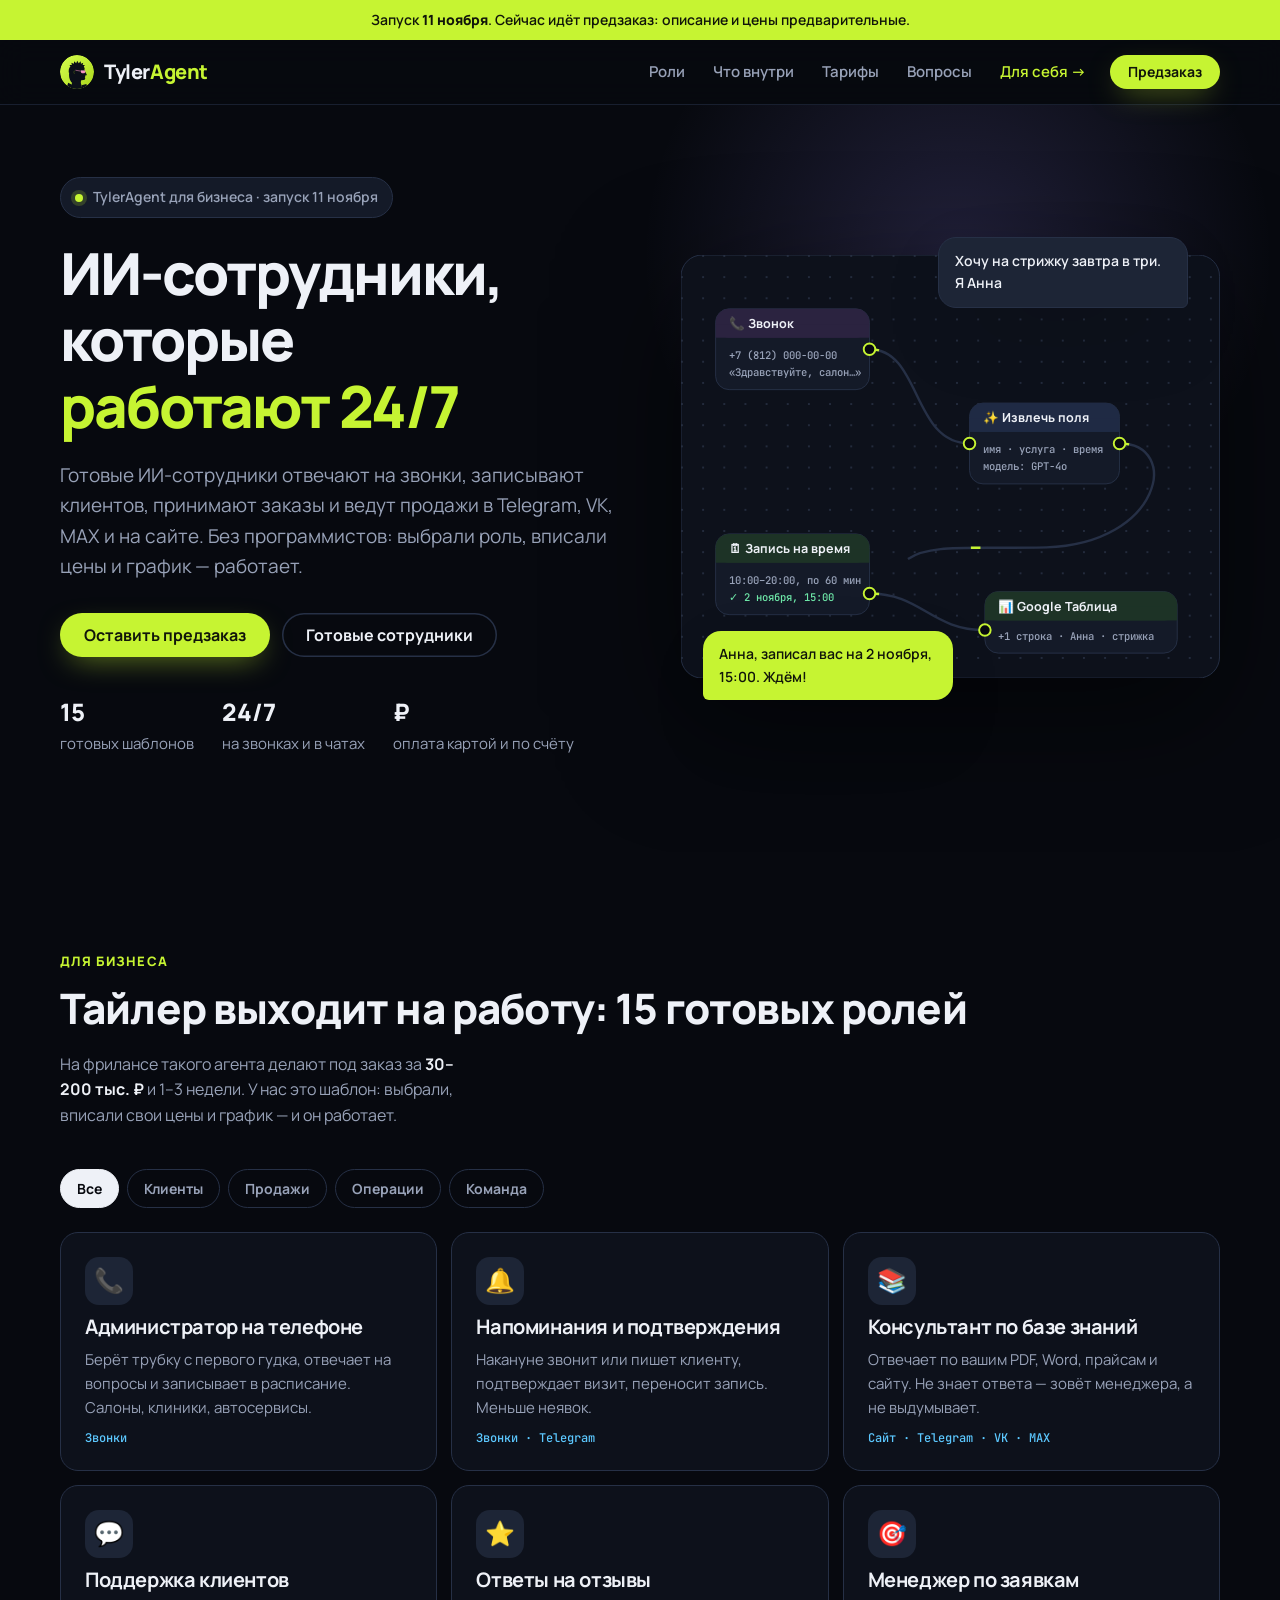
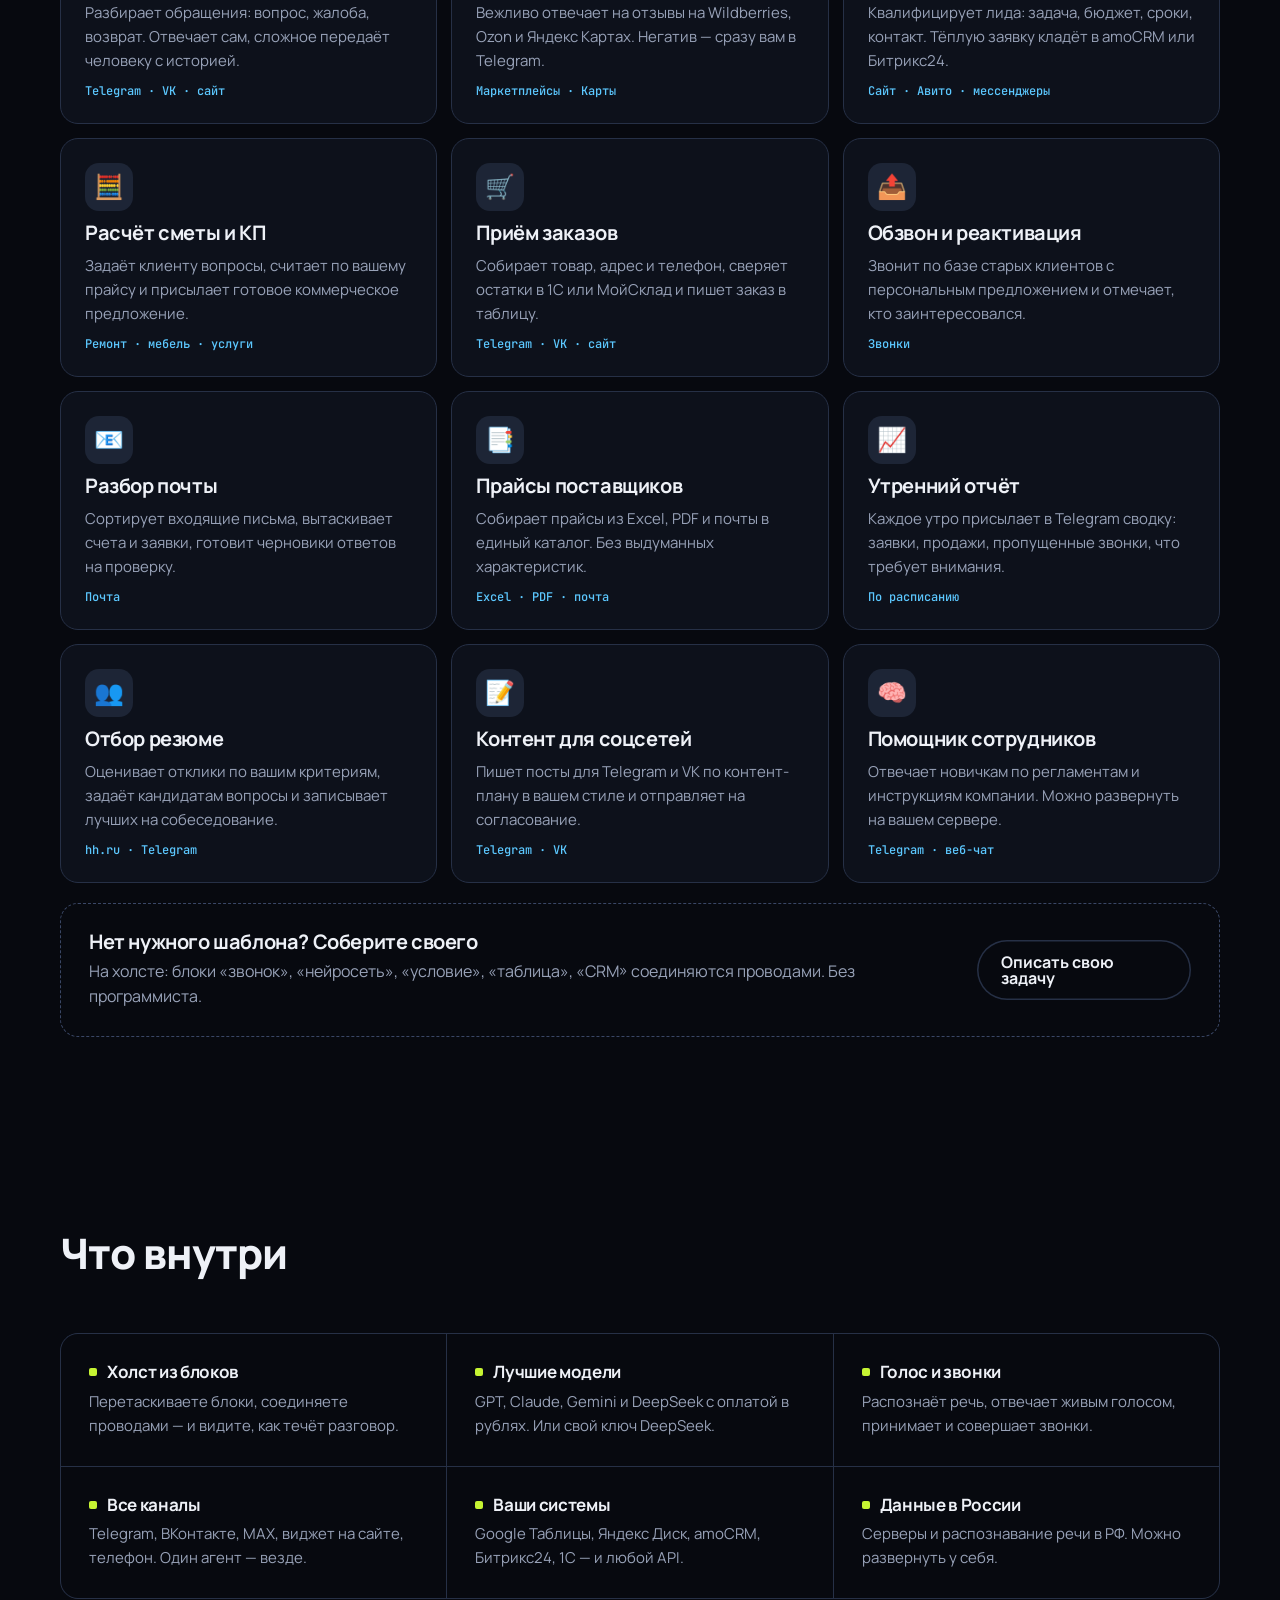
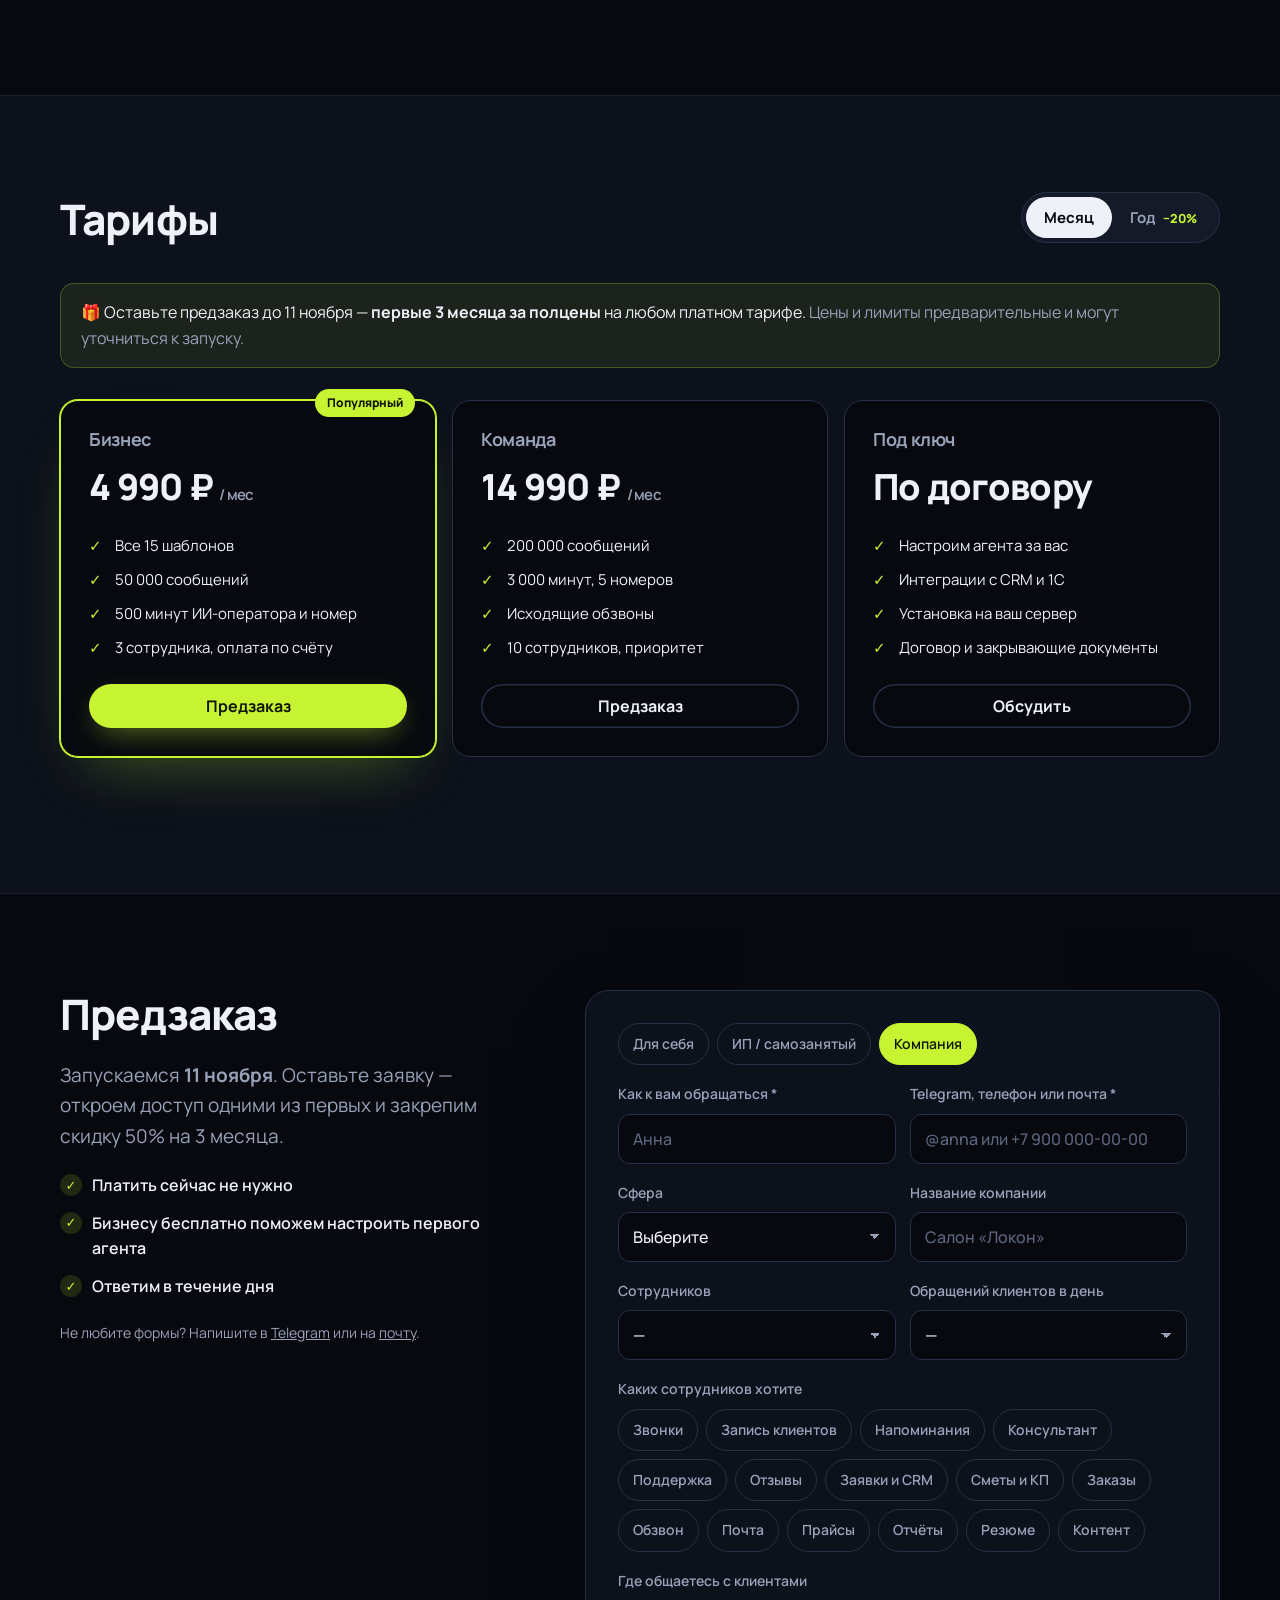
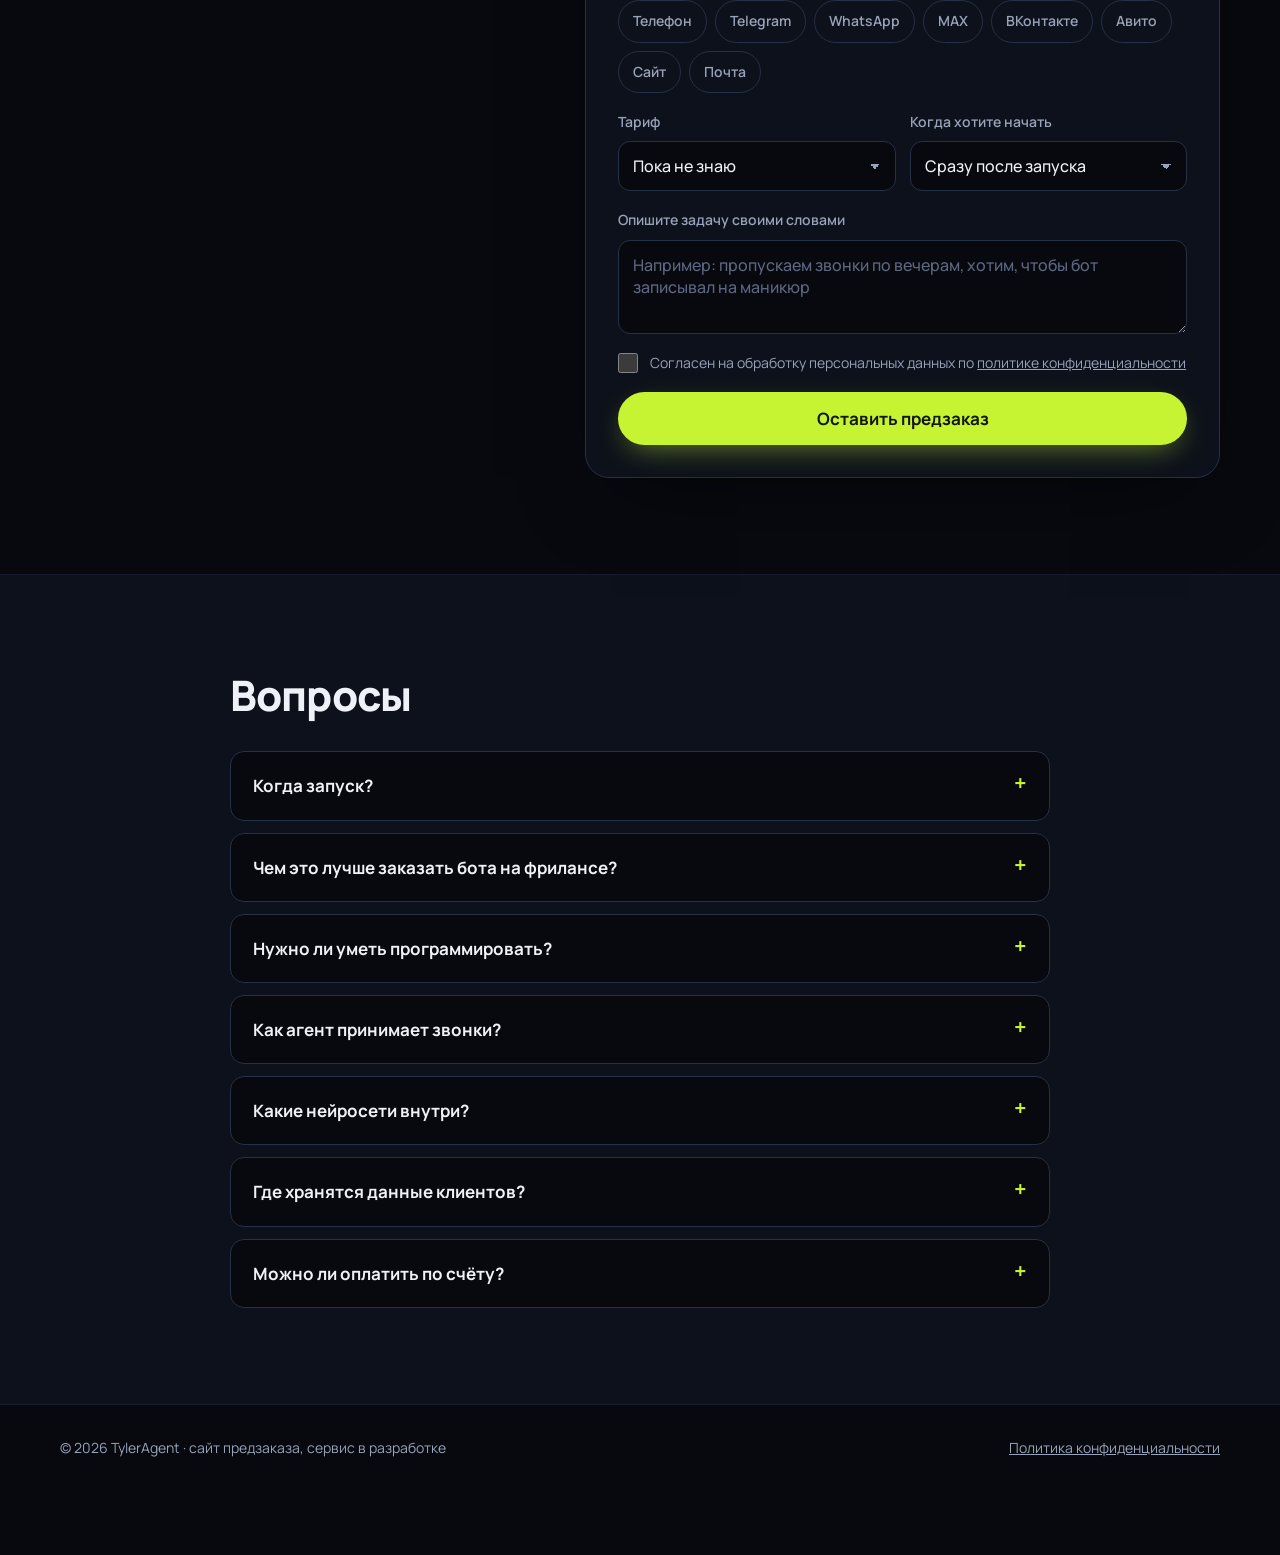
==== business.html @ 3a4f830e "Лендинг: две страницы (Тайлер и бизнес), силуэт Тайлера Co-Authored-By: Claude Opus 5.5 <noreply@ant" ====
<!doctype html>
<html lang="ru">
<head>
  <meta charset="utf-8">
  <meta name="viewport" content="width=device-width, initial-scale=1">
  <title>TylerAgent для бизнеса — ИИ-сотрудники за 5 минут</title>
  <meta name="description" content="Готовые ИИ-сотрудники: звонки, запись клиентов, заявки в CRM, заказы, поддержка, сметы. 15 ролей, оплата по счёту. Запуск 11 ноября.">
  <meta property="og:title" content="TylerAgent для бизнеса — ИИ-сотрудники за 5 минут">
  <meta property="og:description" content="Готовые ИИ-сотрудники: звонки, запись клиентов, заявки в CRM, заказы, поддержка, сметы. 15 ролей, оплата по счёту. Запуск 11 ноября.">
  <meta property="og:type" content="website">
  <link rel="icon" href="favicon.svg" type="image/svg+xml">
  <link rel="preconnect" href="https://fonts.googleapis.com">
  <link rel="preconnect" href="https://fonts.gstatic.com" crossorigin>
  <link href="https://fonts.googleapis.com/css2?family=Manrope:wght@400;500;600;700;800&family=JetBrains+Mono:wght@500&display=swap" rel="stylesheet">
  <link rel="stylesheet" href="styles.css">
</head>
<body>

<!-- ─── Полоса: предварительная версия ─── -->
<div class="notice">
  <div class="wrap">Запуск <b>11 ноября</b>. Сейчас идёт предзаказ: описание и цены предварительные. <span class="countdown" data-launch="2026-11-11T12:00:00+03:00"></span></div>
</div>

<!-- ─── Шапка ─── -->
<header class="top">
  <div class="wrap top__row">
    <a class="logo" href="business.html">
      <img class="logo__mark" src="tyler.svg" alt="">
      <span>Tyler<i>Agent</i></span>
    </a>
    <nav class="top__nav">
      <a href="#business">Роли</a>
      <a href="#platform">Что внутри</a>
      <a href="#pricing">Тарифы</a>
      <a href="#faq">Вопросы</a>
      <a href="index.html" class="top__switch">Для себя →</a>
    </nav>
    <a class="btn btn--small" href="#preorder" data-goal="cta_header">Предзаказ</a>
  </div>
</header>

<main>

<!-- ─── Первый экран ─── -->
<section class="hero">
  <div class="wrap hero__grid">
    <div class="hero__text">
      <span class="pill"><span class="dot"></span> TylerAgent для бизнеса · запуск 11 ноября</span>
      <h1>ИИ&#8209;сотрудники, которые <em>работают&nbsp;24/7</em></h1>
      <p class="lead">
        Готовые ИИ-сотрудники отвечают на звонки, записывают клиентов, принимают заказы и ведут продажи
        в Telegram, VK, MAX и на сайте. Без программистов: выбрали роль, вписали цены и график — работает.
      </p>
      <div class="hero__cta">
        <a class="btn" href="#preorder" data-goal="cta_hero">Оставить предзаказ</a>
        <a class="btn btn--ghost" href="#business">Готовые сотрудники</a>
      </div>
      <ul class="hero__facts">
        <li><b>15</b> готовых шаблонов</li>
        <li><b>24/7</b> на звонках и в чатах</li>
        <li><b>₽</b> оплата картой и по счёту</li>
      </ul>
    </div>

    <!-- Холст: так выглядит схема «запись по звонку» -->
    <div class="hero__canvas" aria-label="Пример схемы: звонок, извлечение данных, запись, таблица">
      <svg viewBox="0 0 560 440" class="canvas">
        <defs>
          <pattern id="grid" width="22" height="22" patternUnits="userSpaceOnUse">
            <circle cx="1" cy="1" r="1" fill="var(--grid)"/>
          </pattern>
        </defs>
        <rect width="560" height="440" rx="22" fill="var(--ink-1)"/>
        <rect width="560" height="440" rx="22" fill="url(#grid)"/>

        <g fill="none" stroke-width="2.5">
          <path class="wire" d="M196 98 C 250 98, 240 196, 300 196"/>
          <path class="wire wire--live" d="M196 98 C 250 98, 240 196, 300 196"/>
          <path class="wire" d="M456 196 C 520 196, 500 300, 380 304 C 300 306, 260 300, 236 316"/>
          <path class="wire wire--live wire--d2" d="M456 196 C 520 196, 500 300, 380 304 C 300 306, 260 300, 236 316"/>
          <path class="wire" d="M196 352 C 250 352, 260 390, 316 390"/>
          <path class="wire wire--live wire--d3" d="M196 352 C 250 352, 260 390, 316 390"/>
        </g>

        <g class="node" transform="translate(36 56)">
          <rect width="160" height="84" rx="14"/>
          <rect width="160" height="30" rx="14" class="node__head node__head--trigger"/>
          <rect y="16" width="160" height="14" class="node__head node__head--trigger"/>
          <text x="14" y="20" class="node__title">📞 Звонок</text>
          <text x="14" y="52" class="node__sub">+7 (812) 000-00-00</text>
          <text x="14" y="70" class="node__sub">«Здравствуйте, салон…»</text>
          <circle cx="160" cy="42" r="6" class="port"/>
        </g>
        <g class="node" transform="translate(300 154)">
          <rect width="156" height="84" rx="14"/>
          <rect width="156" height="30" rx="14" class="node__head node__head--ai"/>
          <rect y="16" width="156" height="14" class="node__head node__head--ai"/>
          <text x="14" y="20" class="node__title">✨ Извлечь поля</text>
          <text x="14" y="52" class="node__sub">имя · услуга · время</text>
          <text x="14" y="70" class="node__sub">модель: GPT-4o</text>
          <circle cx="0" cy="42" r="6" class="port"/>
          <circle cx="156" cy="42" r="6" class="port"/>
        </g>
        <g class="node" transform="translate(36 290)">
          <rect width="160" height="84" rx="14"/>
          <rect width="160" height="30" rx="14" class="node__head node__head--data"/>
          <rect y="16" width="160" height="14" class="node__head node__head--data"/>
          <text x="14" y="20" class="node__title">🗓 Запись на время</text>
          <text x="14" y="52" class="node__sub">10:00–20:00, по 60 мин</text>
          <text x="14" y="70" class="node__sub ok">✓ 2 ноября, 15:00</text>
          <circle cx="160" cy="62" r="6" class="port"/>
        </g>
        <g class="node" transform="translate(316 350)">
          <rect width="200" height="64" rx="14"/>
          <rect width="200" height="30" rx="14" class="node__head node__head--data"/>
          <rect y="16" width="200" height="14" class="node__head node__head--data"/>
          <text x="14" y="20" class="node__title">📊 Google Таблица</text>
          <text x="14" y="50" class="node__sub">+1 строка · Анна · стрижка</text>
          <circle cx="0" cy="40" r="6" class="port"/>
        </g>
      </svg>
      <div class="bubble bubble--in">Хочу на стрижку завтра в три. Я Анна</div>
      <div class="bubble bubble--out">Анна, записал вас на 2 ноября, 15:00. Ждём!</div>
    </div>
  </div>
</section>

<!-- ─── Для бизнеса: готовые сотрудники ─── -->
<section class="section" id="business">
  <div class="wrap">
    <div class="section__head">
      <div>
        <span class="kicker">Для бизнеса</span>
        <h2>Тайлер выходит на работу: 15 готовых ролей</h2>
      </div>
      <p class="muted">На фрилансе такого агента делают под заказ за <b class="hl">30–200 тыс. ₽</b> и 1–3 недели.
        У нас это шаблон: выбрали, вписали свои цены и график — и он работает.</p>
    </div>

    <div class="filters" role="tablist">
      <button class="filter is-on" data-dept="all">Все</button>
      <button class="filter" data-dept="clients">Клиенты</button>
      <button class="filter" data-dept="sales">Продажи</button>
      <button class="filter" data-dept="ops">Операции</button>
      <button class="filter" data-dept="team">Команда</button>
    </div>

    <div class="agents">
      <article class="agent" data-dept="clients">
        <div class="agent__ico">📞</div>
        <h3>Администратор на телефоне</h3>
        <p>Берёт трубку с первого гудка, отвечает на вопросы и записывает в расписание. Салоны, клиники, автосервисы.</p>
        <div class="agent__ch">Звонки</div>
      </article>
      <article class="agent" data-dept="clients">
        <div class="agent__ico">🔔</div>
        <h3>Напоминания и подтверждения</h3>
        <p>Накануне звонит или пишет клиенту, подтверждает визит, переносит запись. Меньше неявок.</p>
        <div class="agent__ch">Звонки · Telegram</div>
      </article>
      <article class="agent" data-dept="clients">
        <div class="agent__ico">📚</div>
        <h3>Консультант по базе знаний</h3>
        <p>Отвечает по вашим PDF, Word, прайсам и сайту. Не знает ответа — зовёт менеджера, а не выдумывает.</p>
        <div class="agent__ch">Сайт · Telegram · VK · MAX</div>
      </article>
      <article class="agent" data-dept="clients">
        <div class="agent__ico">💬</div>
        <h3>Поддержка клиентов</h3>
        <p>Разбирает обращения: вопрос, жалоба, возврат. Отвечает сам, сложное передаёт человеку с историей.</p>
        <div class="agent__ch">Telegram · VK · сайт</div>
      </article>
      <article class="agent" data-dept="clients">
        <div class="agent__ico">⭐</div>
        <h3>Ответы на отзывы</h3>
        <p>Вежливо отвечает на отзывы на Wildberries, Ozon и Яндекс Картах. Негатив — сразу вам в Telegram.</p>
        <div class="agent__ch">Маркетплейсы · Карты</div>
      </article>

      <article class="agent" data-dept="sales">
        <div class="agent__ico">🎯</div>
        <h3>Менеджер по заявкам</h3>
        <p>Квалифицирует лида: задача, бюджет, сроки, контакт. Тёплую заявку кладёт в amoCRM или Битрикс24.</p>
        <div class="agent__ch">Сайт · Авито · мессенджеры</div>
      </article>
      <article class="agent" data-dept="sales">
        <div class="agent__ico">🧮</div>
        <h3>Расчёт сметы и КП</h3>
        <p>Задаёт клиенту вопросы, считает по вашему прайсу и присылает готовое коммерческое предложение.</p>
        <div class="agent__ch">Ремонт · мебель · услуги</div>
      </article>
      <article class="agent" data-dept="sales">
        <div class="agent__ico">🛒</div>
        <h3>Приём заказов</h3>
        <p>Собирает товар, адрес и телефон, сверяет остатки в 1С или МойСклад и пишет заказ в таблицу.</p>
        <div class="agent__ch">Telegram · VK · сайт</div>
      </article>
      <article class="agent" data-dept="sales">
        <div class="agent__ico">📤</div>
        <h3>Обзвон и реактивация</h3>
        <p>Звонит по базе старых клиентов с персональным предложением и отмечает, кто заинтересовался.</p>
        <div class="agent__ch">Звонки</div>
      </article>

      <article class="agent" data-dept="ops">
        <div class="agent__ico">📧</div>
        <h3>Разбор почты</h3>
        <p>Сортирует входящие письма, вытаскивает счета и заявки, готовит черновики ответов на проверку.</p>
        <div class="agent__ch">Почта</div>
      </article>
      <article class="agent" data-dept="ops">
        <div class="agent__ico">📑</div>
        <h3>Прайсы поставщиков</h3>
        <p>Собирает прайсы из Excel, PDF и почты в единый каталог. Без выдуманных характеристик.</p>
        <div class="agent__ch">Excel · PDF · почта</div>
      </article>
      <article class="agent" data-dept="ops">
        <div class="agent__ico">📈</div>
        <h3>Утренний отчёт</h3>
        <p>Каждое утро присылает в Telegram сводку: заявки, продажи, пропущенные звонки, что требует внимания.</p>
        <div class="agent__ch">По расписанию</div>
      </article>

      <article class="agent" data-dept="team">
        <div class="agent__ico">👥</div>
        <h3>Отбор резюме</h3>
        <p>Оценивает отклики по вашим критериям, задаёт кандидатам вопросы и записывает лучших на собеседование.</p>
        <div class="agent__ch">hh.ru · Telegram</div>
      </article>
      <article class="agent" data-dept="team">
        <div class="agent__ico">📝</div>
        <h3>Контент для соцсетей</h3>
        <p>Пишет посты для Telegram и VK по контент-плану в вашем стиле и отправляет на согласование.</p>
        <div class="agent__ch">Telegram · VK</div>
      </article>
      <article class="agent" data-dept="team">
        <div class="agent__ico">🧠</div>
        <h3>Помощник сотрудников</h3>
        <p>Отвечает новичкам по регламентам и инструкциям компании. Можно развернуть на вашем сервере.</p>
        <div class="agent__ch">Telegram · веб-чат</div>
      </article>
    </div>

    <div class="build">
      <div>
        <h3>Нет нужного шаблона? Соберите своего</h3>
        <p class="muted">На холсте: блоки «звонок», «нейросеть», «условие», «таблица», «CRM» соединяются проводами. Без программиста.</p>
      </div>
      <a class="btn btn--ghost" href="#preorder" data-goal="cta_custom">Описать свою задачу</a>
    </div>
  </div>
</section>

<!-- ─── Платформа ─── -->
<section class="section" id="platform">
  <div class="wrap">
    <div class="section__head"><h2>Что внутри</h2></div>
    <div class="features">
      <div class="feature"><h4>Холст из блоков</h4><p>Перетаскиваете блоки, соединяете проводами — и видите, как течёт разговор.</p></div>
      <div class="feature"><h4>Лучшие модели</h4><p>GPT, Claude, Gemini и DeepSeek с оплатой в рублях. Или свой ключ DeepSeek.</p></div>
      <div class="feature"><h4>Голос и звонки</h4><p>Распознаёт речь, отвечает живым голосом, принимает и совершает звонки.</p></div>
      <div class="feature"><h4>Все каналы</h4><p>Telegram, ВКонтакте, MAX, виджет на сайте, телефон. Один агент — везде.</p></div>
      <div class="feature"><h4>Ваши системы</h4><p>Google Таблицы, Яндекс Диск, amoCRM, Битрикс24, 1С — и любой API.</p></div>
      <div class="feature"><h4>Данные в России</h4><p>Серверы и распознавание речи в РФ. Можно развернуть у себя.</p></div>
    </div>
  </div>
</section>

<!-- ─── Тарифы ─── -->
<section class="section section--alt" id="pricing">
  <div class="wrap">
    <div class="section__head">
      <h2>Тарифы</h2>
      <div class="switch">
        <button class="switch__btn is-on" data-period="month">Месяц</button>
        <button class="switch__btn" data-period="year">Год <small>−20%</small></button>
      </div>
    </div>

    <p class="early">🎁 Оставьте предзаказ до 11 ноября — <b>первые 3 месяца за полцены</b> на любом платном тарифе.
      <span class="muted">Цены и лимиты предварительные и могут уточниться к запуску.</span></p>

        <div class="plans">
      <div class="plan plan--hot">
        <span class="plan__badge">Популярный</span>
        <h4>Бизнес</h4>
        <div class="price" data-month="4990">4 990 ₽</div>
        <ul><li>Все 15 шаблонов</li><li>50 000 сообщений</li><li>500 минут ИИ-оператора и номер</li><li>3 сотрудника, оплата по счёту</li></ul>
        <a class="btn" href="#preorder" data-plan="business">Предзаказ</a>
      </div>
      <div class="plan">
        <h4>Команда</h4>
        <div class="price" data-month="14990">14 990 ₽</div>
        <ul><li>200 000 сообщений</li><li>3 000 минут, 5 номеров</li><li>Исходящие обзвоны</li><li>10 сотрудников, приоритет</li></ul>
        <a class="btn btn--ghost" href="#preorder" data-plan="team">Предзаказ</a>
      </div>
      <div class="plan">
        <h4>Под ключ</h4>
        <div class="price">По договору</div>
        <ul><li>Настроим агента за вас</li><li>Интеграции с CRM и 1С</li><li>Установка на ваш сервер</li><li>Договор и закрывающие документы</li></ul>
        <a class="btn btn--ghost" href="#preorder" data-plan="enterprise">Обсудить</a>
      </div>
    </div>
  </div>
</section>

<!-- ─── Предзаказ ─── -->
<section class="section" id="preorder">
  <div class="wrap preorder">
    <div class="preorder__intro">
      <h2>Предзаказ</h2>
      <p class="lead">Запускаемся <b>11 ноября</b>. Оставьте заявку — откроем доступ одними из первых и закрепим скидку 50% на 3 месяца.</p>
      <ul class="checks">
        <li>Платить сейчас не нужно</li>
        <li>Бизнесу бесплатно поможем настроить первого агента</li>
        <li>Ответим в течение дня</li>
      </ul>
      <p class="muted small">Не любите формы? Напишите в <a id="tg-link" href="#">Telegram</a> или на <a id="mail-link" href="#">почту</a>.</p>
    </div>

    <form class="form" id="preorder-form" novalidate>
      <div class="form__who" role="radiogroup" aria-label="Для кого">
        <label class="chip"><input type="radio" name="segment" value="personal"><span>Для себя</span></label>
        <label class="chip"><input type="radio" name="segment" value="self-employed"><span>ИП / самозанятый</span></label>
        <label class="chip"><input type="radio" name="segment" value="company" checked><span>Компания</span></label>
      </div>

      <div class="row">
        <label class="field"><span>Как к вам обращаться *</span>
          <input name="name" required maxlength="80" autocomplete="name" placeholder="Анна">
        </label>
        <label class="field"><span>Telegram, телефон или почта *</span>
          <input name="contact" required maxlength="120" placeholder="@anna или +7 900 000-00-00">
        </label>
      </div>

      <div class="row" data-business>
        <label class="field"><span>Сфера</span>
          <select name="industry">
            <option value="">Выберите</option>
            <option>Салон красоты, барбершоп</option>
            <option>Медицина, стоматология</option>
            <option>Интернет-магазин, маркетплейсы</option>
            <option>Кафе, ресторан, доставка еды</option>
            <option>Автосервис</option>
            <option>Строительство, ремонт</option>
            <option>Образование, курсы</option>
            <option>Недвижимость</option>
            <option>Услуги (клининг, юристы…)</option>
            <option>Опт, производство</option>
            <option>IT, агентство</option>
            <option>Другое</option>
          </select>
        </label>
        <label class="field"><span>Название компании</span>
          <input name="company" maxlength="120" placeholder="Салон «Локон»">
        </label>
      </div>

      <div class="row" data-business>
        <label class="field"><span>Сотрудников</span>
          <select name="team">
            <option value="">—</option><option>Только я</option><option>2–10</option><option>11–50</option><option>51–250</option><option>Больше 250</option>
          </select>
        </label>
        <label class="field"><span>Обращений клиентов в день</span>
          <select name="volume">
            <option value="">—</option><option>До 10</option><option>10–50</option><option>50–200</option><option>Больше 200</option>
          </select>
        </label>
      </div>

      <fieldset class="field" data-business>
        <span>Каких сотрудников хотите</span>
        <div class="tags">
          <label class="chip"><input type="checkbox" name="tasks" value="calls"><span>Звонки</span></label>
          <label class="chip"><input type="checkbox" name="tasks" value="booking"><span>Запись клиентов</span></label>
          <label class="chip"><input type="checkbox" name="tasks" value="reminders"><span>Напоминания</span></label>
          <label class="chip"><input type="checkbox" name="tasks" value="kb"><span>Консультант</span></label>
          <label class="chip"><input type="checkbox" name="tasks" value="support"><span>Поддержка</span></label>
          <label class="chip"><input type="checkbox" name="tasks" value="reviews"><span>Отзывы</span></label>
          <label class="chip"><input type="checkbox" name="tasks" value="leads"><span>Заявки и CRM</span></label>
          <label class="chip"><input type="checkbox" name="tasks" value="estimate"><span>Сметы и КП</span></label>
          <label class="chip"><input type="checkbox" name="tasks" value="orders"><span>Заказы</span></label>
          <label class="chip"><input type="checkbox" name="tasks" value="outbound"><span>Обзвон</span></label>
          <label class="chip"><input type="checkbox" name="tasks" value="mail"><span>Почта</span></label>
          <label class="chip"><input type="checkbox" name="tasks" value="prices"><span>Прайсы</span></label>
          <label class="chip"><input type="checkbox" name="tasks" value="reports"><span>Отчёты</span></label>
          <label class="chip"><input type="checkbox" name="tasks" value="hr"><span>Резюме</span></label>
          <label class="chip"><input type="checkbox" name="tasks" value="content"><span>Контент</span></label>
        </div>
      </fieldset>

      <fieldset class="field" data-business>
        <span>Где общаетесь с клиентами</span>
        <div class="tags">
          <label class="chip"><input type="checkbox" name="channels" value="phone"><span>Телефон</span></label>
          <label class="chip"><input type="checkbox" name="channels" value="telegram"><span>Telegram</span></label>
          <label class="chip"><input type="checkbox" name="channels" value="whatsapp"><span>WhatsApp</span></label>
          <label class="chip"><input type="checkbox" name="channels" value="max"><span>MAX</span></label>
          <label class="chip"><input type="checkbox" name="channels" value="vk"><span>ВКонтакте</span></label>
          <label class="chip"><input type="checkbox" name="channels" value="avito"><span>Авито</span></label>
          <label class="chip"><input type="checkbox" name="channels" value="site"><span>Сайт</span></label>
          <label class="chip"><input type="checkbox" name="channels" value="email"><span>Почта</span></label>
        </div>
      </fieldset>

      <fieldset class="field" data-personal hidden>
        <span>Для чего помощник</span>
        <div class="tags">
          <label class="chip"><input type="checkbox" name="tasks" value="p_chat"><span>Ответы на вопросы</span></label>
          <label class="chip"><input type="checkbox" name="tasks" value="p_voice"><span>Разговор голосом</span></label>
          <label class="chip"><input type="checkbox" name="tasks" value="p_search"><span>Поиск</span></label>
          <label class="chip"><input type="checkbox" name="tasks" value="p_study"><span>Учёба</span></label>
          <label class="chip"><input type="checkbox" name="tasks" value="p_work"><span>Работа и тексты</span></label>
          <label class="chip"><input type="checkbox" name="tasks" value="p_code"><span>Код</span></label>
          <label class="chip"><input type="checkbox" name="tasks" value="p_docs"><span>Фото и документы</span></label>
        </div>
      </fieldset>

      <fieldset class="field" data-personal hidden>
        <span>Чем пользуетесь сейчас</span>
        <div class="tags">
          <label class="chip"><input type="checkbox" name="current" value="chatgpt"><span>ChatGPT</span></label>
          <label class="chip"><input type="checkbox" name="current" value="deepseek"><span>DeepSeek</span></label>
          <label class="chip"><input type="checkbox" name="current" value="alice"><span>Алиса</span></label>
          <label class="chip"><input type="checkbox" name="current" value="gigachat"><span>GigaChat</span></label>
          <label class="chip"><input type="checkbox" name="current" value="claude"><span>Claude</span></label>
          <label class="chip"><input type="checkbox" name="current" value="none"><span>Ничем</span></label>
        </div>
      </fieldset>

      <div class="row">
        <label class="field"><span>Тариф</span>
          <select name="plan">
            <option value="">Пока не знаю</option>
            <option value="free">Старт — 0 ₽</option>
            <option value="personal">Личный — 390 ₽</option>
            <option value="pro">Про — 990 ₽</option>
            <option value="business">Бизнес — 4 990 ₽</option>
            <option value="team">Команда — 14 990 ₽</option>
            <option value="enterprise">Под ключ</option>
          </select>
        </label>
        <label class="field"><span>Когда хотите начать</span>
          <select name="when">
            <option value="now">Сразу после запуска</option>
            <option value="month">В течение месяца</option>
            <option value="later">Пока присматриваюсь</option>
          </select>
        </label>
      </div>

      <label class="field"><span>Опишите задачу своими словами</span>
        <textarea name="comment" rows="3" maxlength="1500" placeholder="Например: пропускаем звонки по вечерам, хотим, чтобы бот записывал на маникюр"></textarea>
      </label>

      <!-- ловушка для ботов: люди это поле не видят -->
      <label class="hp" aria-hidden="true">Сайт <input name="website" tabindex="-1" autocomplete="off"></label>

      <label class="consent">
        <input type="checkbox" name="consent" required>
        <span>Согласен на обработку персональных данных по <a href="privacy.html" target="_blank">политике конфиденциальности</a></span>
      </label>

      <button class="btn btn--wide" type="submit">Оставить предзаказ</button>
      <p class="form__error" role="alert" hidden></p>
    </form>

    <div class="thanks" id="thanks" hidden>
      <div class="thanks__ico">✓</div>
      <h3>Заявка принята!</h3>
      <p>Спасибо, <span id="thanks-name"></span>. Напишем вам до запуска 11 ноября и откроем доступ одними из первых.</p>
    </div>
  </div>
</section>

<!-- ─── Вопросы ─── -->
<section class="section section--alt" id="faq">
  <div class="wrap faq">
    <h2>Вопросы</h2>
    <details><summary>Когда запуск?</summary><p>11 ноября. Сейчас идёт предзаказ: мы собираем заявки, чтобы первыми запустить самые нужные шаблоны. Описание и цены на сайте предварительные.</p></details>
    <details><summary>Чем это лучше заказать бота на фрилансе?</summary><p>Агента под заказ делают 1–3 недели за 30–200 тыс. ₽, а потом его некому поддерживать. Здесь готовый шаблон работает в день подключения, а менять его можно самому.</p></details>
    <details><summary>Нужно ли уметь программировать?</summary><p>Нет. Шаблоны настраиваются как анкета: цены, график, база знаний. Для своих сценариев есть холст с блоками, а программисты могут подключать любые системы через API.</p></details>
    <details><summary>Как агент принимает звонки?</summary><p>Подключаем виртуальный номер российского оператора связи или переадресацию с вашего номера. Агент распознаёт речь, думает по вашему сценарию и отвечает живым голосом.</p></details>
    <details><summary>Какие нейросети внутри?</summary><p>GPT, Claude, Gemini, DeepSeek и другие — с оплатой в рублях по подписке. Если у вас есть ключ DeepSeek, можно работать на нём.</p></details>
    <details><summary>Где хранятся данные клиентов?</summary><p>На серверах в России. Заявки и заказы выгружаются к вам — в таблицы, CRM или 1С.</p></details>
    <details><summary>Можно ли оплатить по счёту?</summary><p>Да, на бизнес-тарифах — по счёту для ИП и ООО с закрывающими документами. Частные лица платят картой или через СБП, подписку можно отключить в один клик.</p></details>
  </div>
</section>

</main>

<footer class="foot">
  <div class="wrap foot__row">
    <span>© 2026 TylerAgent · сайт предзаказа, сервис в разработке</span>
    <a href="privacy.html">Политика конфиденциальности</a>
  </div>
</footer>

<a class="sticky-cta btn" href="#preorder" data-goal="cta_sticky">Оставить предзаказ</a>

<script src="config.js"></script>
<script src="app.js"></script>
</body>
</html>
---- styles.css ----
/* ─── Токены ─── */
:root {
  --ink-0: #07090f;
  --ink-1: #0d111b;
  --ink-2: #141a28;
  --ink-3: #1d2536;
  --line: #263046;
  --grid: #2a3348;
  --text: #eef1f7;
  --muted: #98a2b8;
  --accent: #c6f432;
  --accent-ink: #11160a;
  --violet: #9b8cff;
  --sky: #5cc8ff;
  --amber: #ffb547;
  --ok: #6ee7a8;
  --danger: #ff6b6b;
  --radius: 18px;
  --shadow: 0 30px 80px -30px rgba(0, 0, 0, .6);
  color-scheme: dark;
}

* { box-sizing: border-box; }
/* display: grid у блоков не должен перебивать hidden */
[hidden] { display: none !important; }
html { scroll-behavior: smooth; scroll-padding-top: 76px; }
body {
  margin: 0;
  background: var(--ink-0);
  color: var(--text);
  font: 16px/1.6 "Manrope", system-ui, -apple-system, "Segoe UI", sans-serif;
  -webkit-font-smoothing: antialiased;
}
a { color: inherit; }
img, svg { max-width: 100%; }
h1, h2, h3, h4 { line-height: 1.15; margin: 0; letter-spacing: -.02em; }
h2 { font-size: clamp(28px, 4vw, 42px); font-weight: 800; }
h3 { font-size: 20px; font-weight: 700; }
p { margin: 0; }

.wrap { width: min(1160px, 100% - 32px); margin-inline: auto; }
.muted { color: var(--muted); }
.small { font-size: 14px; }

/* ─── Кнопки ─── */
.btn {
  display: inline-flex; align-items: center; justify-content: center; gap: 8px;
  padding: 14px 24px; border-radius: 999px; border: 0;
  background: var(--accent); color: var(--accent-ink);
  font: 700 16px/1 "Manrope", sans-serif; text-decoration: none; cursor: pointer;
  transition: transform .15s ease, box-shadow .2s ease, background .2s;
  box-shadow: 0 10px 30px -10px rgba(198, 244, 50, .55);
}
.btn:hover { transform: translateY(-1px); box-shadow: 0 14px 36px -10px rgba(198, 244, 50, .7); }
.btn:active { transform: translateY(0); }
.btn--ghost { background: transparent; color: var(--text); box-shadow: inset 0 0 0 1.5px var(--line); }
.btn--ghost:hover { box-shadow: inset 0 0 0 1.5px var(--accent); }
.btn--small { padding: 10px 18px; font-size: 14px; }
.btn--wide { width: 100%; padding: 18px; font-size: 17px; }
.btn[disabled] { opacity: .6; cursor: progress; }

/* ─── Шапка ─── */
.top {
  position: sticky; top: 0; z-index: 20;
  background: rgba(7, 9, 15, .78); backdrop-filter: blur(14px);
  border-bottom: 1px solid rgba(38, 48, 70, .6);
}
.top__row { display: flex; align-items: center; gap: 24px; height: 64px; }
.logo { display: flex; align-items: center; gap: 10px; font-weight: 800; font-size: 20px; text-decoration: none; }
.top__nav { display: flex; gap: 28px; margin-left: auto; }
.top__nav a { color: var(--muted); text-decoration: none; font-weight: 600; font-size: 15px; }
.top__nav a:hover { color: var(--text); }

/* ─── Первый экран ─── */
.hero { padding: 72px 0 96px; position: relative; overflow: hidden; }
.hero::before {
  content: ""; position: absolute; inset: -40% -10% auto auto; width: 900px; height: 900px;
  background: radial-gradient(closest-side, rgba(155, 140, 255, .18), transparent 70%);
  pointer-events: none;
}
.hero__grid { display: grid; grid-template-columns: 1.05fr 1fr; gap: 56px; align-items: center; position: relative; }
.pill {
  display: inline-flex; align-items: center; gap: 10px; padding: 8px 14px; border-radius: 999px;
  background: var(--ink-2); border: 1px solid var(--line); font-size: 14px; font-weight: 600; color: var(--muted);
}
.dot { width: 8px; height: 8px; border-radius: 50%; background: var(--accent); box-shadow: 0 0 0 4px rgba(198, 244, 50, .18); animation: pulse 2s infinite; }
@keyframes pulse { 50% { box-shadow: 0 0 0 8px rgba(198, 244, 50, 0); } }
h1 { font-size: clamp(36px, 4.8vw, 58px); font-weight: 800; margin: 22px 0 20px; letter-spacing: -.035em; }
h1 em { font-style: normal; color: var(--accent); white-space: nowrap; }
.lead { font-size: 19px; color: var(--muted); max-width: 560px; }
.hero__cta { display: flex; flex-wrap: wrap; gap: 12px; margin: 32px 0 36px; }
.hero__facts { display: flex; flex-wrap: wrap; gap: 28px; list-style: none; padding: 0; margin: 0; color: var(--muted); font-size: 15px; }
.hero__facts b { display: block; color: var(--text); font-size: 24px; font-weight: 800; }

/* Холст */
.hero__canvas { position: relative; }
.canvas { display: block; width: 100%; height: auto; filter: drop-shadow(0 40px 60px rgba(0, 0, 0, .5)); }
.canvas > rect:first-of-type { stroke: var(--line); }
.wire { stroke: var(--line); }
.wire--live { stroke: var(--accent); stroke-dasharray: 10 260; animation: flow 2.8s linear infinite; }
.wire--d2 { animation-delay: .9s; }
.wire--d3 { animation-delay: 1.8s; }
@keyframes flow { from { stroke-dashoffset: 270; } to { stroke-dashoffset: 0; } }
.node > rect:first-child { fill: var(--ink-2); stroke: var(--line); }
.node__head--trigger { fill: #2b2340; }
.node__head--ai { fill: #1f2a44; }
.node__head--data { fill: #1d3326; }
.node__title { fill: var(--text); font: 700 13px "Manrope", sans-serif; }
.node__sub { fill: var(--muted); font: 500 11px "JetBrains Mono", monospace; }
.node__sub.ok { fill: var(--ok); }
.port { fill: var(--ink-0); stroke: var(--accent); stroke-width: 2; }

.bubble {
  position: absolute; max-width: 250px; padding: 12px 16px; border-radius: 18px; font-size: 14px; font-weight: 600;
  box-shadow: var(--shadow); animation: float 6s ease-in-out infinite;
}
.bubble--in { top: -18px; right: 6%; background: var(--ink-3); border: 1px solid var(--line); border-bottom-right-radius: 6px; }
.bubble--out { bottom: -22px; left: 4%; background: var(--accent); color: var(--accent-ink); border-bottom-left-radius: 6px; animation-delay: -3s; }
@keyframes float { 50% { transform: translateY(-8px); } }

/* ─── Разделы ─── */
.section { padding: 96px 0; }
.section--alt { background: var(--ink-1); border-block: 1px solid #161d2c; }
.section__head { display: flex; flex-wrap: wrap; align-items: end; justify-content: space-between; gap: 20px; margin-bottom: 40px; }
.section__head p { max-width: 420px; }

.switch { display: inline-flex; padding: 4px; border-radius: 999px; background: var(--ink-2); border: 1px solid var(--line); }
.switch__btn {
  border: 0; background: transparent; color: var(--muted); padding: 10px 18px; border-radius: 999px;
  font: 700 15px "Manrope", sans-serif; cursor: pointer;
}
.switch__btn.is-on { background: var(--text); color: var(--ink-0); }
.switch__btn small { color: var(--accent); font-weight: 800; margin-left: 4px; }
.switch__btn.is-on small { color: #4d7a00; }

.features { display: grid; grid-template-columns: repeat(3, 1fr); gap: 1px; margin-top: 56px; background: var(--line); border: 1px solid var(--line); border-radius: var(--radius); overflow: hidden; }
.feature { background: var(--ink-0); padding: 28px; }
.feature h4 { font-size: 17px; margin-bottom: 8px; }
.feature h4::before { content: ""; display: inline-block; width: 8px; height: 8px; border-radius: 2px; background: var(--accent); margin-right: 10px; vertical-align: 2px; }
.feature p { color: var(--muted); font-size: 15px; }

/* Шаги */
.steps { list-style: none; padding: 0; margin: 0; display: grid; grid-template-columns: repeat(3, 1fr); gap: 16px; counter-reset: step; }
.steps li { counter-increment: step; padding: 28px; border-radius: var(--radius); border: 1px dashed var(--line); display: flex; flex-direction: column; gap: 4px; }
.steps li::before { content: counter(step); font: 800 44px/1 "Manrope", sans-serif; color: var(--accent); margin-bottom: 12px; }
.steps b { font-size: 19px; }
.steps span { color: var(--muted); }

/* Тарифы */
.early { padding: 16px 20px; border-radius: 14px; background: rgba(198, 244, 50, .08); border: 1px solid rgba(198, 244, 50, .25); margin-bottom: 32px; }
.plans__group { font-size: 15px; text-transform: uppercase; letter-spacing: .08em; color: var(--muted); margin: 8px 0 16px; }
.plans { display: grid; grid-template-columns: repeat(3, 1fr); gap: 16px; margin-bottom: 40px; }
.plan { position: relative; padding: 28px; border-radius: var(--radius); background: var(--ink-0); border: 1px solid var(--line); display: flex; flex-direction: column; }
.plan--hot { border-color: var(--accent); box-shadow: 0 0 0 1px var(--accent), 0 30px 60px -30px rgba(198, 244, 50, .35); }
.plan__badge { position: absolute; top: -12px; right: 20px; background: var(--accent); color: var(--accent-ink); font-size: 12px; font-weight: 800; padding: 4px 12px; border-radius: 999px; }
.plan h4 { font-size: 18px; color: var(--muted); }
.price { font-size: 36px; font-weight: 800; margin: 8px 0 18px; letter-spacing: -.02em; }
.price small { font-size: 15px; color: var(--muted); font-weight: 600; }
.plan ul { list-style: none; padding: 0; margin: 0 0 24px; display: grid; gap: 10px; flex: 1; }
.plan li { padding-left: 26px; position: relative; font-size: 15px; }
.plan li::before { content: "✓"; position: absolute; left: 0; color: var(--accent); font-weight: 800; }

/* ─── Предзаказ ─── */
.preorder { display: grid; grid-template-columns: .85fr 1.15fr; gap: 56px; align-items: start; }
.preorder__intro { position: sticky; top: 100px; display: grid; gap: 22px; }
.checks { list-style: none; padding: 0; margin: 0; display: grid; gap: 12px; }
.checks li { padding-left: 32px; position: relative; font-weight: 600; }
.checks li::before { content: "✓"; position: absolute; left: 0; top: 1px; width: 22px; height: 22px; border-radius: 50%; display: grid; place-items: center; background: rgba(198, 244, 50, .14); color: var(--accent); font-size: 13px; }

.form { padding: 32px; border-radius: 24px; background: var(--ink-1); border: 1px solid var(--line); display: grid; gap: 18px; box-shadow: var(--shadow); }
.form__who { display: flex; flex-wrap: wrap; gap: 8px; }
.row { display: grid; grid-template-columns: 1fr 1fr; gap: 14px; }
.field { display: grid; gap: 8px; border: 0; padding: 0; margin: 0; min-width: 0; }
.field > span { font-size: 14px; font-weight: 600; color: var(--muted); }
input, select, textarea {
  width: 100%; padding: 13px 14px; border-radius: 12px; border: 1.5px solid var(--line);
  background: var(--ink-0); color: var(--text); font: 500 16px "Manrope", sans-serif; outline: none;
  transition: border-color .15s, box-shadow .15s;
}
textarea { resize: vertical; min-height: 88px; }
select { appearance: none; background-image: linear-gradient(45deg, transparent 50%, var(--muted) 50%), linear-gradient(135deg, var(--muted) 50%, transparent 50%); background-position: calc(100% - 20px) 50%, calc(100% - 15px) 50%; background-size: 5px 5px; background-repeat: no-repeat; padding-right: 36px; }
input:focus, select:focus, textarea:focus { border-color: var(--accent); box-shadow: 0 0 0 4px rgba(198, 244, 50, .12); }
input.is-bad { border-color: var(--danger); }
::placeholder { color: #5d6780; }

.tags { display: flex; flex-wrap: wrap; gap: 8px; }
.chip { position: relative; cursor: pointer; }
.chip input { position: absolute; opacity: 0; pointer-events: none; }
.chip span {
  display: inline-block; padding: 9px 14px; border-radius: 999px; border: 1.5px solid var(--line);
  font-size: 14px; font-weight: 600; color: var(--muted); transition: all .15s; user-select: none;
}
.chip:hover span { border-color: #3a4766; color: var(--text); }
.chip input:checked + span { background: var(--accent); border-color: var(--accent); color: var(--accent-ink); }
.chip input:focus-visible + span { box-shadow: 0 0 0 3px rgba(198, 244, 50, .35); }

.consent { display: flex; gap: 12px; align-items: flex-start; font-size: 14px; color: var(--muted); cursor: pointer; }
.consent input { width: 20px; height: 20px; flex: none; margin: 1px 0 0; accent-color: var(--accent); padding: 0; }
.hp { position: absolute; left: -9999px; width: 1px; height: 1px; overflow: hidden; }
.form__error { color: var(--danger); font-weight: 600; font-size: 14px; }

.thanks { padding: 48px 32px; border-radius: 24px; background: var(--ink-1); border: 1px solid var(--accent); text-align: center; display: grid; gap: 12px; justify-items: center; }
.thanks__ico { width: 64px; height: 64px; border-radius: 50%; display: grid; place-items: center; background: var(--accent); color: var(--accent-ink); font-size: 30px; font-weight: 800; }
.thanks p { color: var(--muted); max-width: 400px; }

/* Вопросы */
.faq { max-width: 820px; display: grid; gap: 12px; }
.faq h2 { margin-bottom: 20px; }
details { border-radius: 14px; background: var(--ink-0); border: 1px solid var(--line); padding: 0 22px; }
summary { cursor: pointer; padding: 20px 0; font-weight: 700; font-size: 17px; list-style: none; display: flex; justify-content: space-between; gap: 16px; }
summary::-webkit-details-marker { display: none; }
summary::after { content: "+"; color: var(--accent); font-size: 22px; line-height: 1; transition: transform .2s; }
details[open] summary::after { transform: rotate(45deg); }
details p { color: var(--muted); padding-bottom: 20px; }

.foot { padding: 32px 0 96px; color: var(--muted); font-size: 14px; }
.foot__row { display: flex; justify-content: space-between; gap: 16px; flex-wrap: wrap; }

.sticky-cta { display: none; }

/* ─── Адаптив ─── */
@media (max-width: 1000px) {
  .hero__grid, .preorder { grid-template-columns: 1fr; }
  .preorder__intro { position: static; }
  .agents, .features, .plans { grid-template-columns: repeat(2, 1fr); }
  .personal { grid-template-columns: 1fr; }
  .hero__canvas { max-width: 600px; margin-top: 24px; }
}
@media (max-width: 680px) {
  .top__nav { display: none; }
  .top__row .btn--small { margin-left: auto; }
  .hero { padding: 40px 0 72px; }
  .lead { font-size: 17px; }
  .section { padding: 64px 0; }
  .agents, .features, .plans, .steps, .row { grid-template-columns: 1fr; }
  .build { flex-direction: column; align-items: flex-start; }
  .notice { font-size: 13px; }
  .form { padding: 22px 18px; }
  .bubble { font-size: 12px; max-width: 190px; padding: 9px 12px; }
  .sticky-cta {
    display: flex; position: fixed; left: 16px; right: 16px; bottom: 16px; z-index: 30;
    transition: transform .25s, opacity .25s;
  }
  .sticky-cta.is-hidden { transform: translateY(120%); opacity: 0; }
}
@media (prefers-reduced-motion: reduce) {
  *, *::before, *::after { animation: none !important; transition: none !important; }
}

/* ─── Полоса «предзаказ» ─── */
.notice { background: var(--accent); color: var(--accent-ink); font-size: 14px; font-weight: 600; padding: 9px 0; text-align: center; }
.notice b { font-weight: 800; }
.countdown { display: inline-block; margin-left: 8px; padding: 2px 10px; border-radius: 999px; background: rgba(17, 22, 10, .12); font-family: "JetBrains Mono", monospace; font-size: 13px; }
.countdown:empty { display: none; }

.kicker { display: inline-block; font-size: 13px; font-weight: 800; text-transform: uppercase; letter-spacing: .1em; color: var(--accent); margin-bottom: 12px; }
.hl { color: var(--text); }

/* ─── Роли для бизнеса ─── */
.filters { display: flex; flex-wrap: wrap; gap: 8px; margin-bottom: 24px; }
.filter {
  border: 1.5px solid var(--line); background: transparent; color: var(--muted); padding: 9px 16px; border-radius: 999px;
  font: 700 14px "Manrope", sans-serif; cursor: pointer; transition: all .15s;
}
.filter:hover { color: var(--text); border-color: #3a4766; }
.filter.is-on { background: var(--text); border-color: var(--text); color: var(--ink-0); }

.agents { display: grid; grid-template-columns: repeat(3, 1fr); gap: 14px; }
.agent {
  padding: 24px; border-radius: var(--radius); background: var(--ink-1); border: 1px solid var(--line);
  display: flex; flex-direction: column; gap: 10px; transition: border-color .2s, transform .2s;
}
.agent:hover { border-color: #3a4766; transform: translateY(-2px); }
.agent__ico { font-size: 24px; width: 48px; height: 48px; display: grid; place-items: center; border-radius: 14px; background: var(--ink-3); }
.agent p { color: var(--muted); font-size: 15px; flex: 1; }
.agent__ch { font: 500 12px "JetBrains Mono", monospace; color: var(--sky); }

.build {
  display: flex; align-items: center; justify-content: space-between; gap: 24px; margin-top: 20px;
  padding: 26px 28px; border-radius: var(--radius); border: 1px dashed #3a4766;
}
.build h3 { margin-bottom: 6px; }

/* ─── Личный помощник ─── */
.personal { display: grid; grid-template-columns: 1.1fr .9fr; gap: 56px; align-items: center; }
.personal__text h2 { margin-bottom: 18px; }
.perks { list-style: none; padding: 0; margin: 28px 0 0; display: grid; gap: 16px; }
.perks li { display: flex; gap: 14px; align-items: flex-start; }
.perks li > span { flex: none; width: 42px; height: 42px; display: grid; place-items: center; border-radius: 12px; background: var(--ink-2); border: 1px solid var(--line); font-size: 19px; }
.perks b { display: block; margin-bottom: 2px; }
.perks div { color: var(--muted); font-size: 15px; }
.perks div b { color: var(--text); font-size: 16px; }

.phone { justify-self: center; width: min(340px, 100%); padding: 12px; border-radius: 44px; background: #1a2030; box-shadow: var(--shadow), inset 0 0 0 1px #2c3650; }
.phone__screen { border-radius: 34px; background: var(--ink-0); padding: 18px 14px 14px; display: flex; flex-direction: column; gap: 10px; min-height: 560px; }
.phone__head { display: flex; align-items: center; gap: 10px; padding-bottom: 10px; border-bottom: 1px solid var(--ink-3); }
.phone__head b { display: block; font-size: 15px; }
.phone__head small { color: var(--accent); font-size: 12px; }
.avatar { width: 36px; height: 36px; border-radius: 50%; display: grid; place-items: center; background: var(--accent); color: var(--accent-ink); font-weight: 800; }
.msg { max-width: 86%; padding: 10px 13px; border-radius: 18px; font-size: 13.5px; line-height: 1.45; }
.msg--me { align-self: flex-end; background: var(--ink-3); border-bottom-right-radius: 6px; }
.msg--ai { align-self: flex-start; background: var(--ink-2); border: 1px solid var(--line); border-bottom-left-radius: 6px; }
.src { display: block; margin-top: 6px; font: 500 11px "JetBrains Mono", monospace; color: var(--sky); }
.voice { display: flex; align-items: center; gap: 3px; padding: 12px 14px; }
.voice i { width: 3px; border-radius: 2px; background: var(--muted); height: 8px; }
.voice i:nth-child(3n) { height: 16px; } .voice i:nth-child(4n+1) { height: 11px; } .voice i:nth-child(5n+2) { height: 20px; }
.voice--ai i { background: var(--accent); animation: wave 1.1s ease-in-out infinite; }
.voice--ai i:nth-child(odd) { animation-delay: -.4s; } .voice--ai i:nth-child(3n) { animation-delay: -.7s; }
@keyframes wave { 50% { transform: scaleY(.35); } }
.voice em { font-style: normal; font: 500 11px "JetBrains Mono", monospace; color: var(--muted); margin-left: 8px; }
.phone__input { margin-top: auto; display: flex; align-items: center; justify-content: space-between; padding: 6px 6px 6px 16px; border-radius: 999px; background: var(--ink-2); border: 1px solid var(--line); color: #5d6780; font-size: 14px; }
.phone__input b { width: 38px; height: 38px; border-radius: 50%; display: grid; place-items: center; background: var(--accent); }

.logo span { letter-spacing: -.02em; }
.logo i { font-style: normal; color: var(--accent); }

/* ─── Страница Тайлера ─── */
.hero__phone { position: relative; display: flex; justify-content: center; }
.hero__phone .phone { position: relative; z-index: 2; }
/* фото Тайлера (tyler.jpg) — за телефоном, слева */
.tyler-photo {
  position: absolute; z-index: 1; left: -4%; top: 50%; width: 64%; transform: translateY(-50%);
  border-radius: 50%; box-shadow: 0 0 120px rgba(198, 244, 50, .25);
}
.logo__mark { width: 34px; height: 34px; border-radius: 50%; }
img.avatar { object-fit: cover; }
.hero__phone:has(.tyler-photo) .phone { margin-left: 34%; }
.perks--grid { display: grid; grid-template-columns: repeat(3, 1fr); gap: 16px; margin: 0; }
.perks--grid li { padding: 22px; border-radius: var(--radius); background: var(--ink-0); border: 1px solid var(--line); }
.section--tight { padding: 56px 0; }
.crosslink {
  display: flex; align-items: center; justify-content: space-between; gap: 24px; text-decoration: none;
  padding: 32px; border-radius: 24px; border: 1px solid var(--line);
  background: linear-gradient(120deg, var(--ink-1), #1a2416);
  transition: border-color .2s, transform .2s;
}
.crosslink:hover { border-color: var(--accent); transform: translateY(-2px); }
.crosslink h3 { font-size: 24px; margin-bottom: 8px; }
.crosslink__arrow { flex: none; width: 56px; height: 56px; border-radius: 50%; display: grid; place-items: center; background: var(--accent); color: var(--accent-ink); font-size: 26px; font-weight: 800; }
.top__nav .top__switch { color: var(--accent); }
@media (max-width: 1000px) { .perks--grid { grid-template-columns: repeat(2, 1fr); } }
@media (max-width: 680px) {
  .perks--grid { grid-template-columns: 1fr; }
  .tyler-photo { display: none; }
  .hero__phone:has(.tyler-photo) .phone { margin-left: 0; }
  .crosslink { padding: 22px; }
}
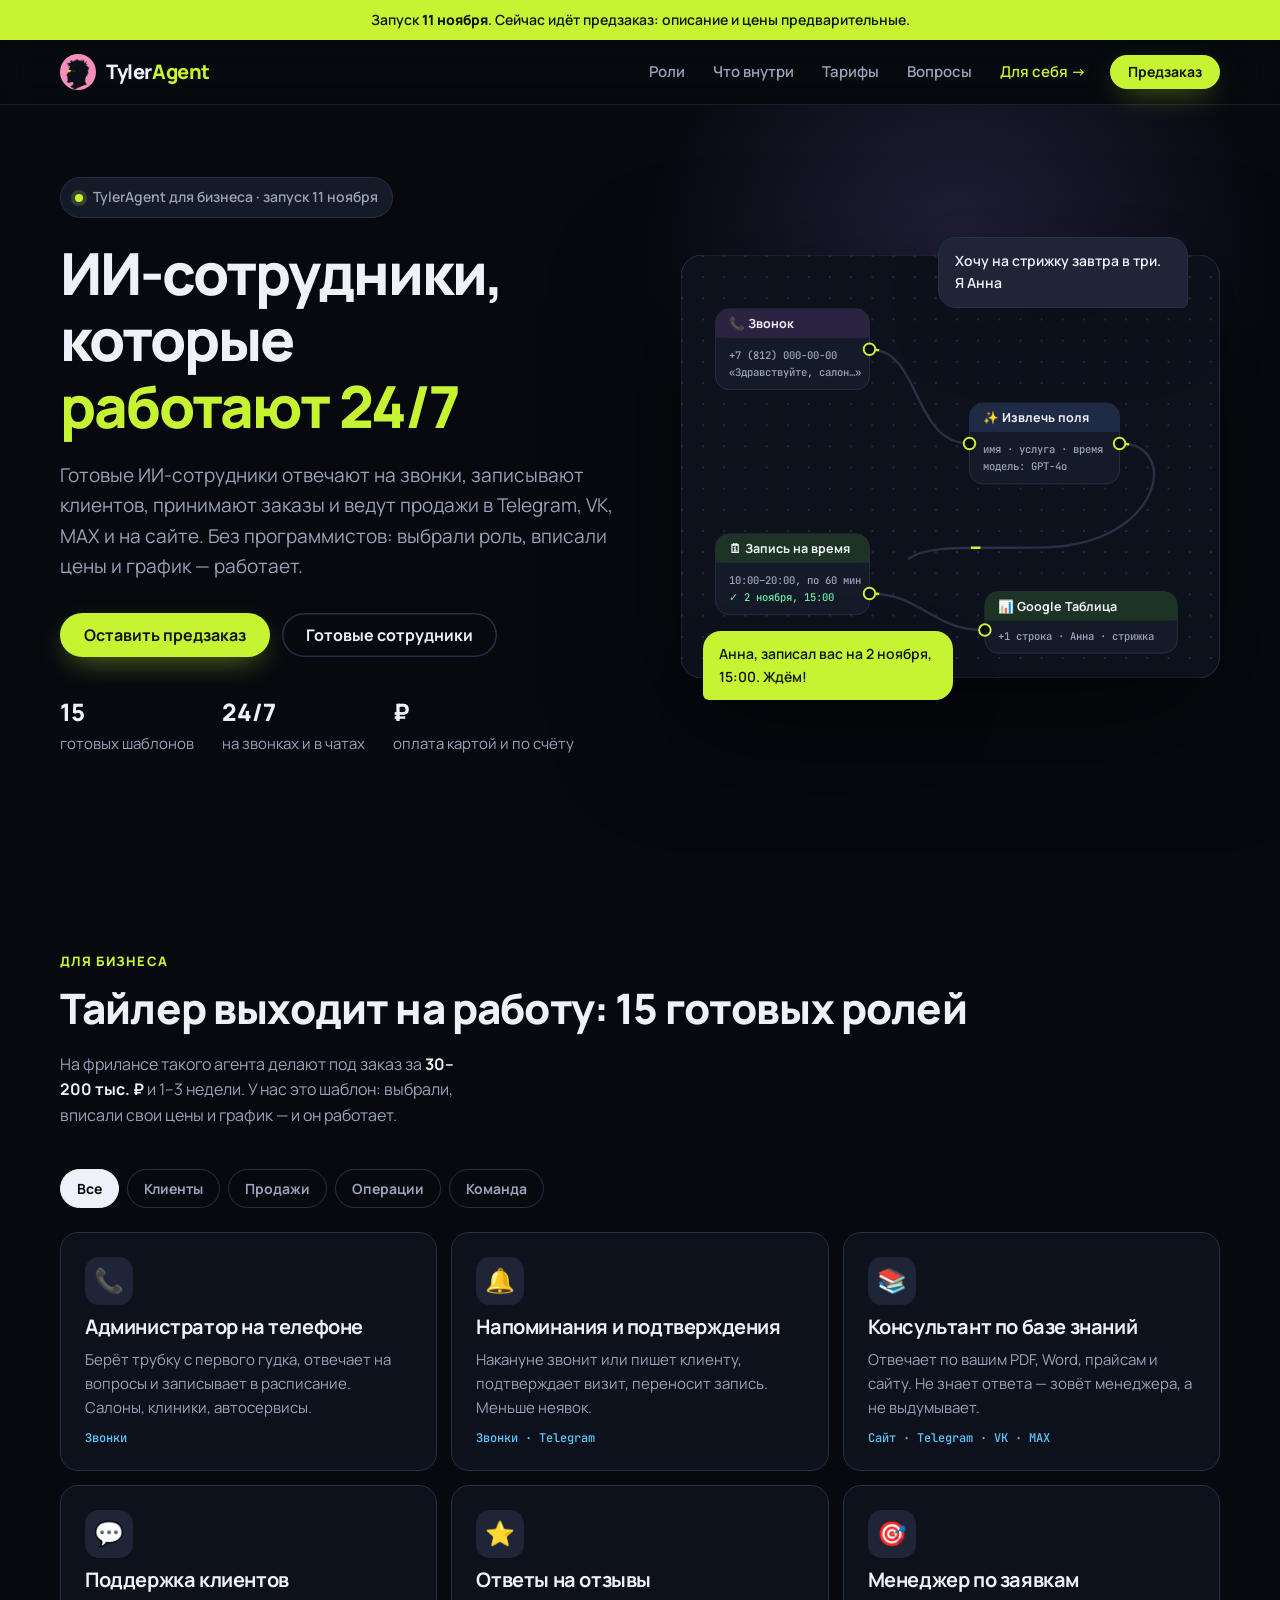
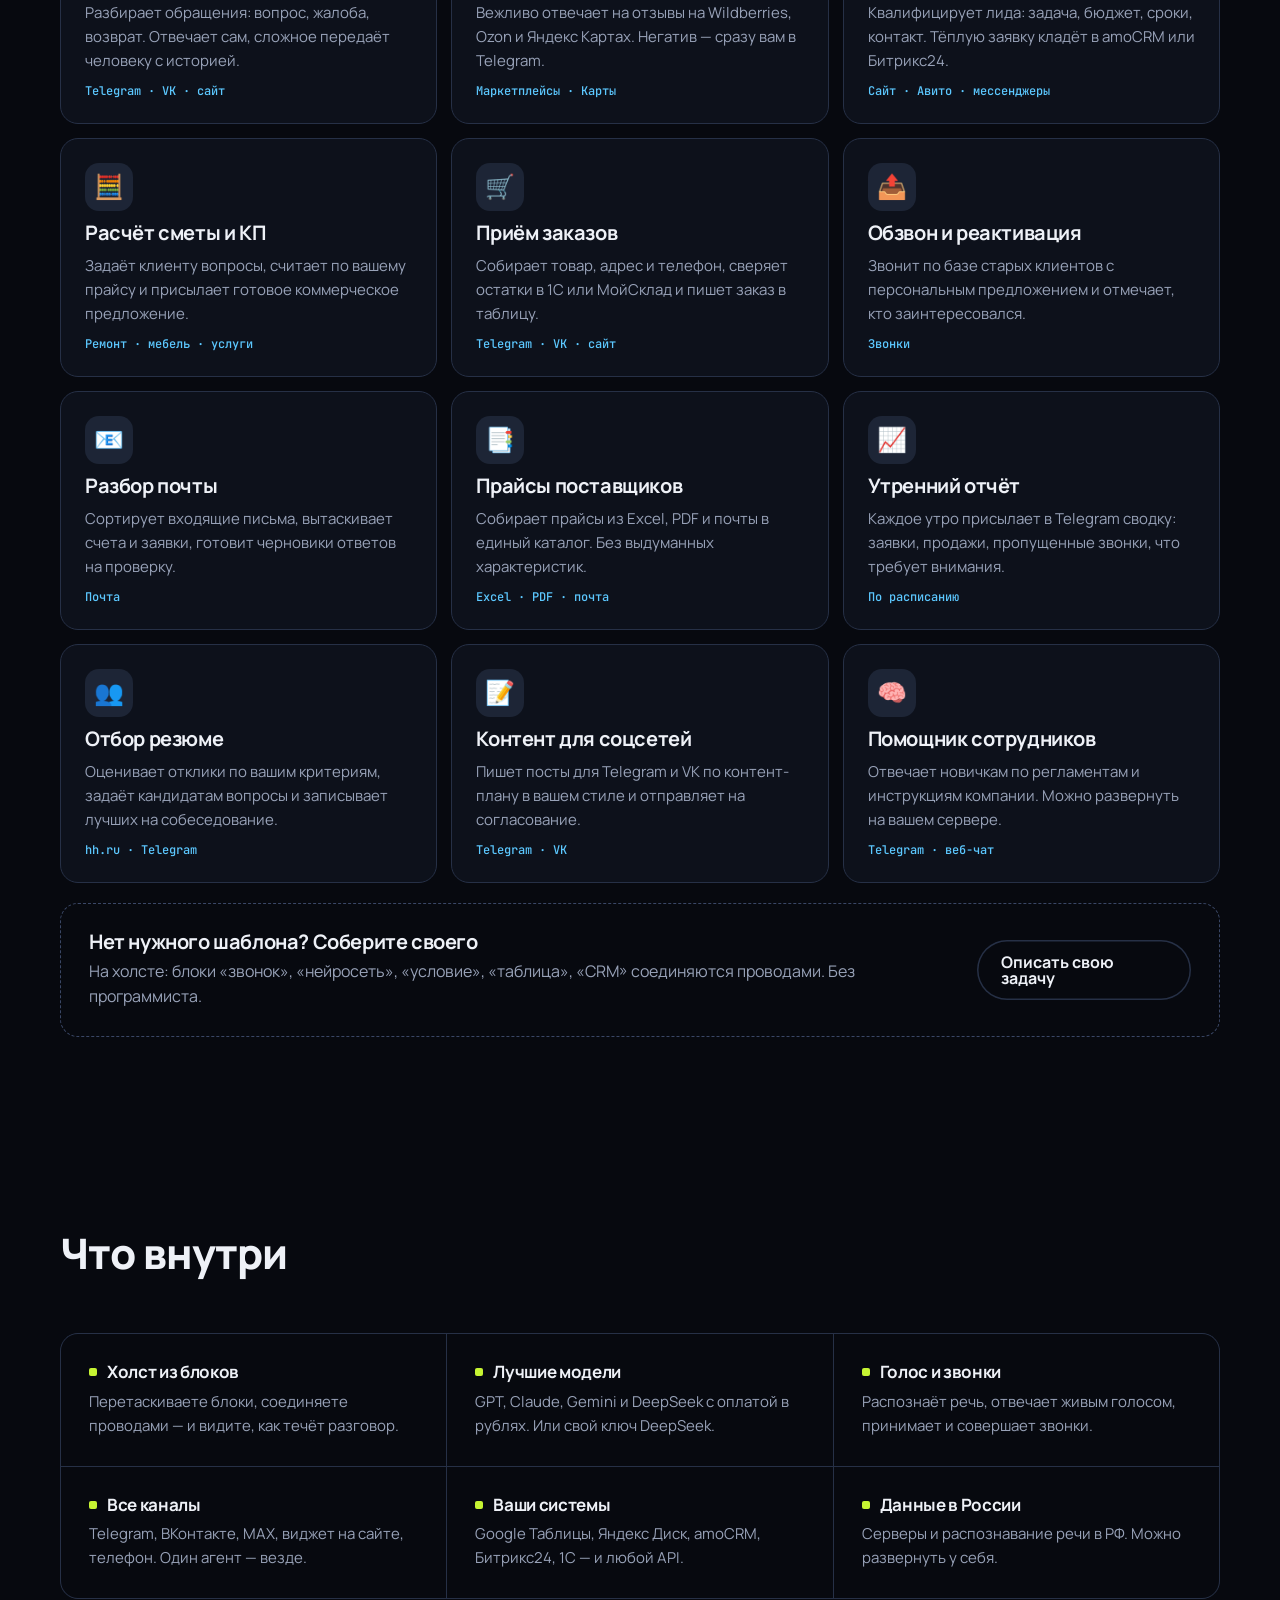
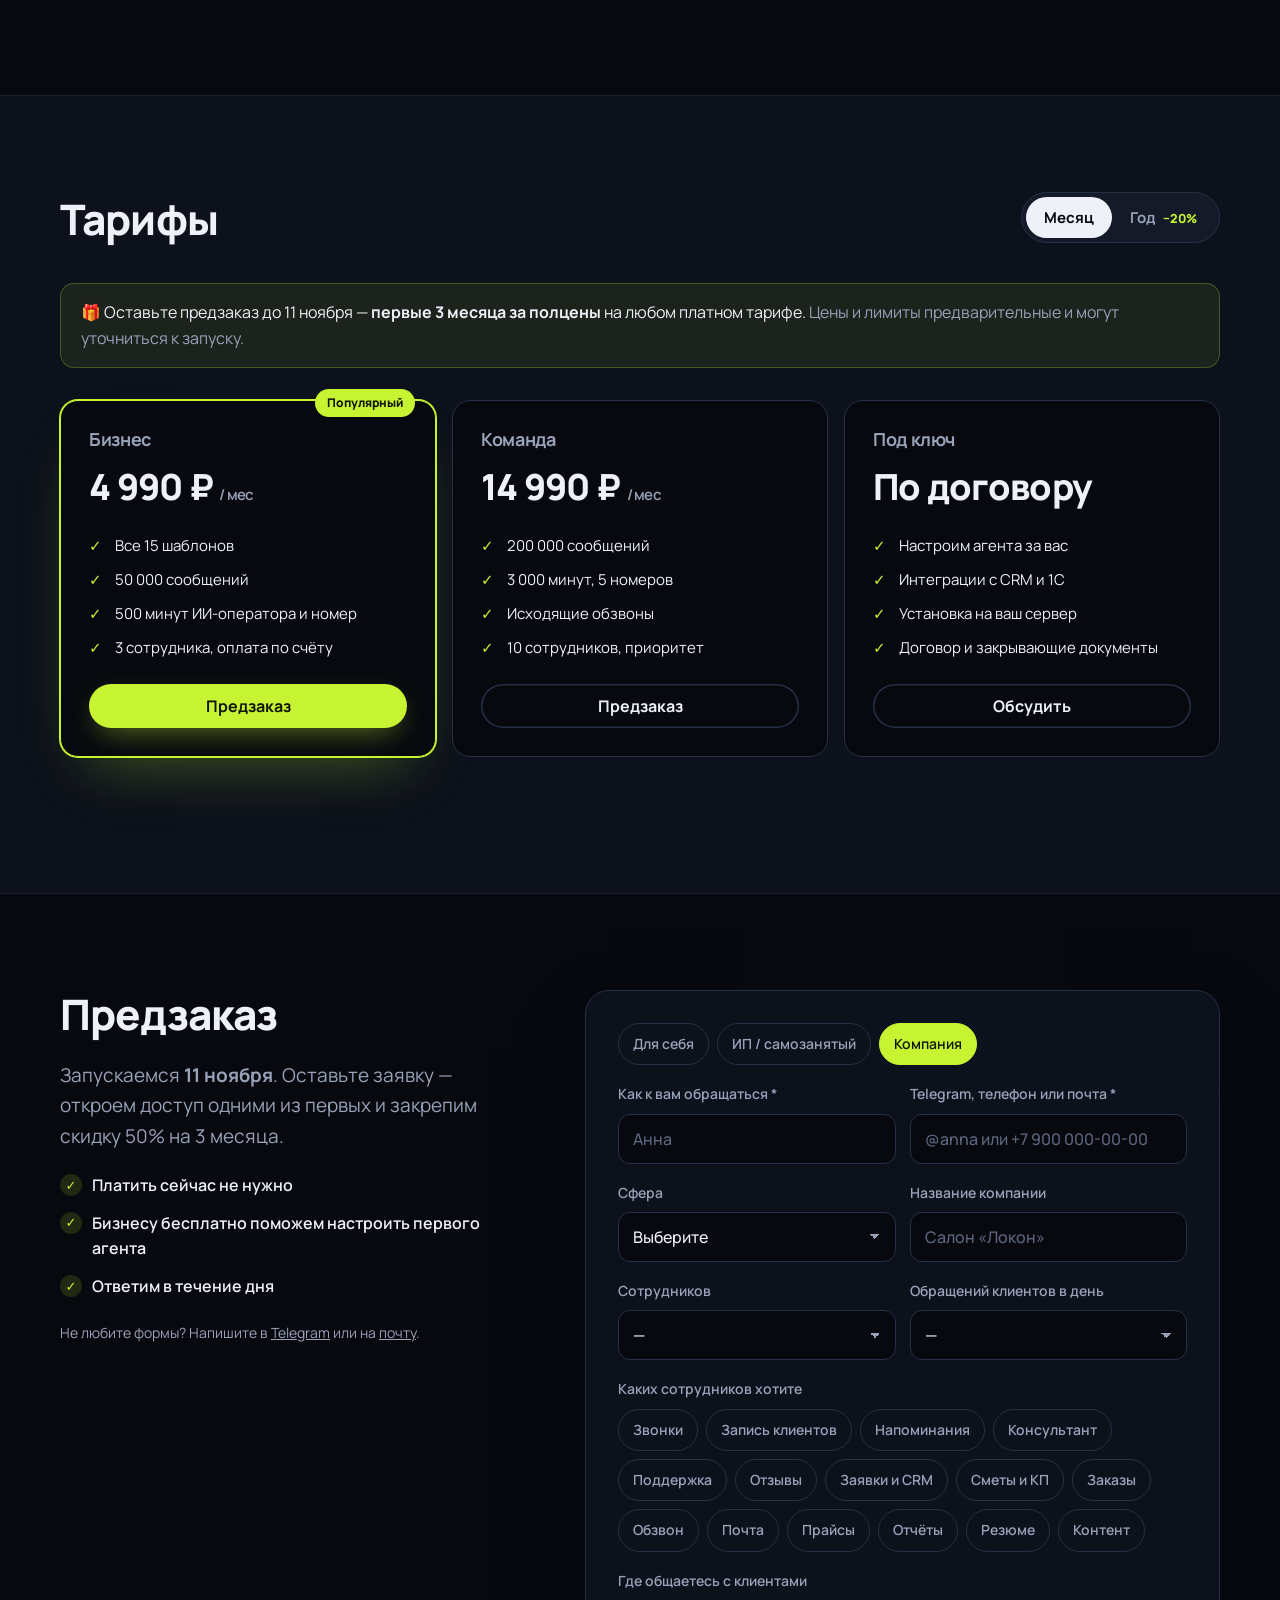
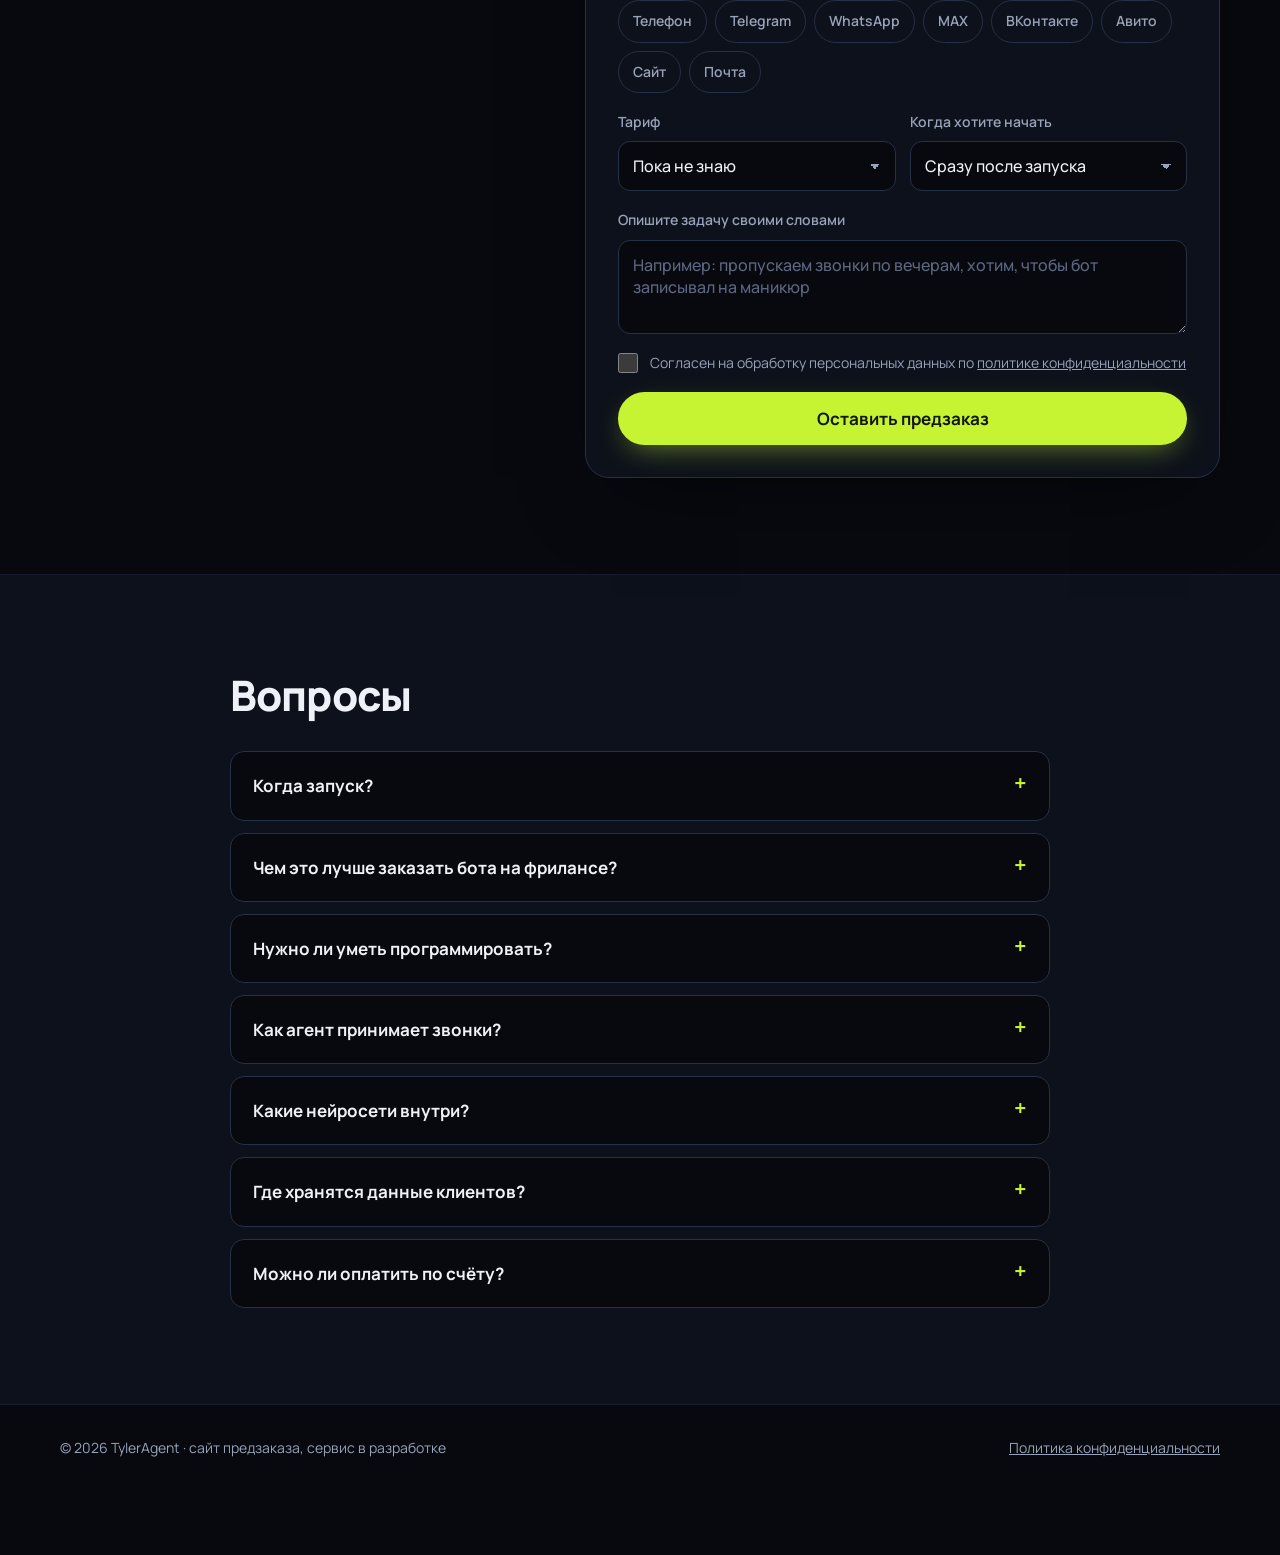
==== commit 044bec2c: "Тайлер: силуэт по рисунку автора, жёлтые очки, плечи до края иконки Co-Authored-By: Claude Opus 5.5 " ====
--- a/business.html
+++ b/business.html
@@ -8,7 +8,7 @@
   <meta property="og:title" content="TylerAgent для бизнеса — ИИ-сотрудники за 5 минут">
   <meta property="og:description" content="Готовые ИИ-сотрудники: звонки, запись клиентов, заявки в CRM, заказы, поддержка, сметы. 15 ролей, оплата по счёту. Запуск 11 ноября.">
   <meta property="og:type" content="website">
-  <link rel="icon" href="favicon.svg" type="image/svg+xml">
+  <link rel="icon" href="favicon.png" type="image/png">
   <link rel="preconnect" href="https://fonts.googleapis.com">
   <link rel="preconnect" href="https://fonts.gstatic.com" crossorigin>
   <link href="https://fonts.googleapis.com/css2?family=Manrope:wght@400;500;600;700;800&family=JetBrains+Mono:wght@500&display=swap" rel="stylesheet">
@@ -25,7 +25,7 @@
 <header class="top">
   <div class="wrap top__row">
     <a class="logo" href="business.html">
-      <img class="logo__mark" src="tyler.svg" alt="">
+      <img class="logo__mark" src="tyler.png" alt="">
       <span>Tyler<i>Agent</i></span>
     </a>
     <nav class="top__nav">
--- a/styles.css
+++ b/styles.css
@@ -320,10 +320,11 @@
 /* фото Тайлера (tyler.jpg) — за телефоном, слева */
 .tyler-photo {
   position: absolute; z-index: 1; left: -4%; top: 50%; width: 64%; transform: translateY(-50%);
-  border-radius: 50%; box-shadow: 0 0 120px rgba(198, 244, 50, .25);
-}
-.logo__mark { width: 34px; height: 34px; border-radius: 50%; }
-img.avatar { object-fit: cover; }
+  border-radius: 50%; background: #f58fbc; object-fit: contain; object-position: center bottom; padding: 6% 4% 0;
+  box-shadow: 0 0 120px rgba(245, 143, 188, .3);
+}
+.logo__mark { width: 36px; height: 36px; border-radius: 50%; background: #f58fbc; object-fit: contain; object-position: center bottom; padding: 4px 1px 0; }
+img.avatar { background: #f58fbc; object-fit: contain; object-position: center bottom; padding: 4px 1px 0; }
 .hero__phone:has(.tyler-photo) .phone { margin-left: 34%; }
 .perks--grid { display: grid; grid-template-columns: repeat(3, 1fr); gap: 16px; margin: 0; }
 .perks--grid li { padding: 22px; border-radius: var(--radius); background: var(--ink-0); border: 1px solid var(--line); }
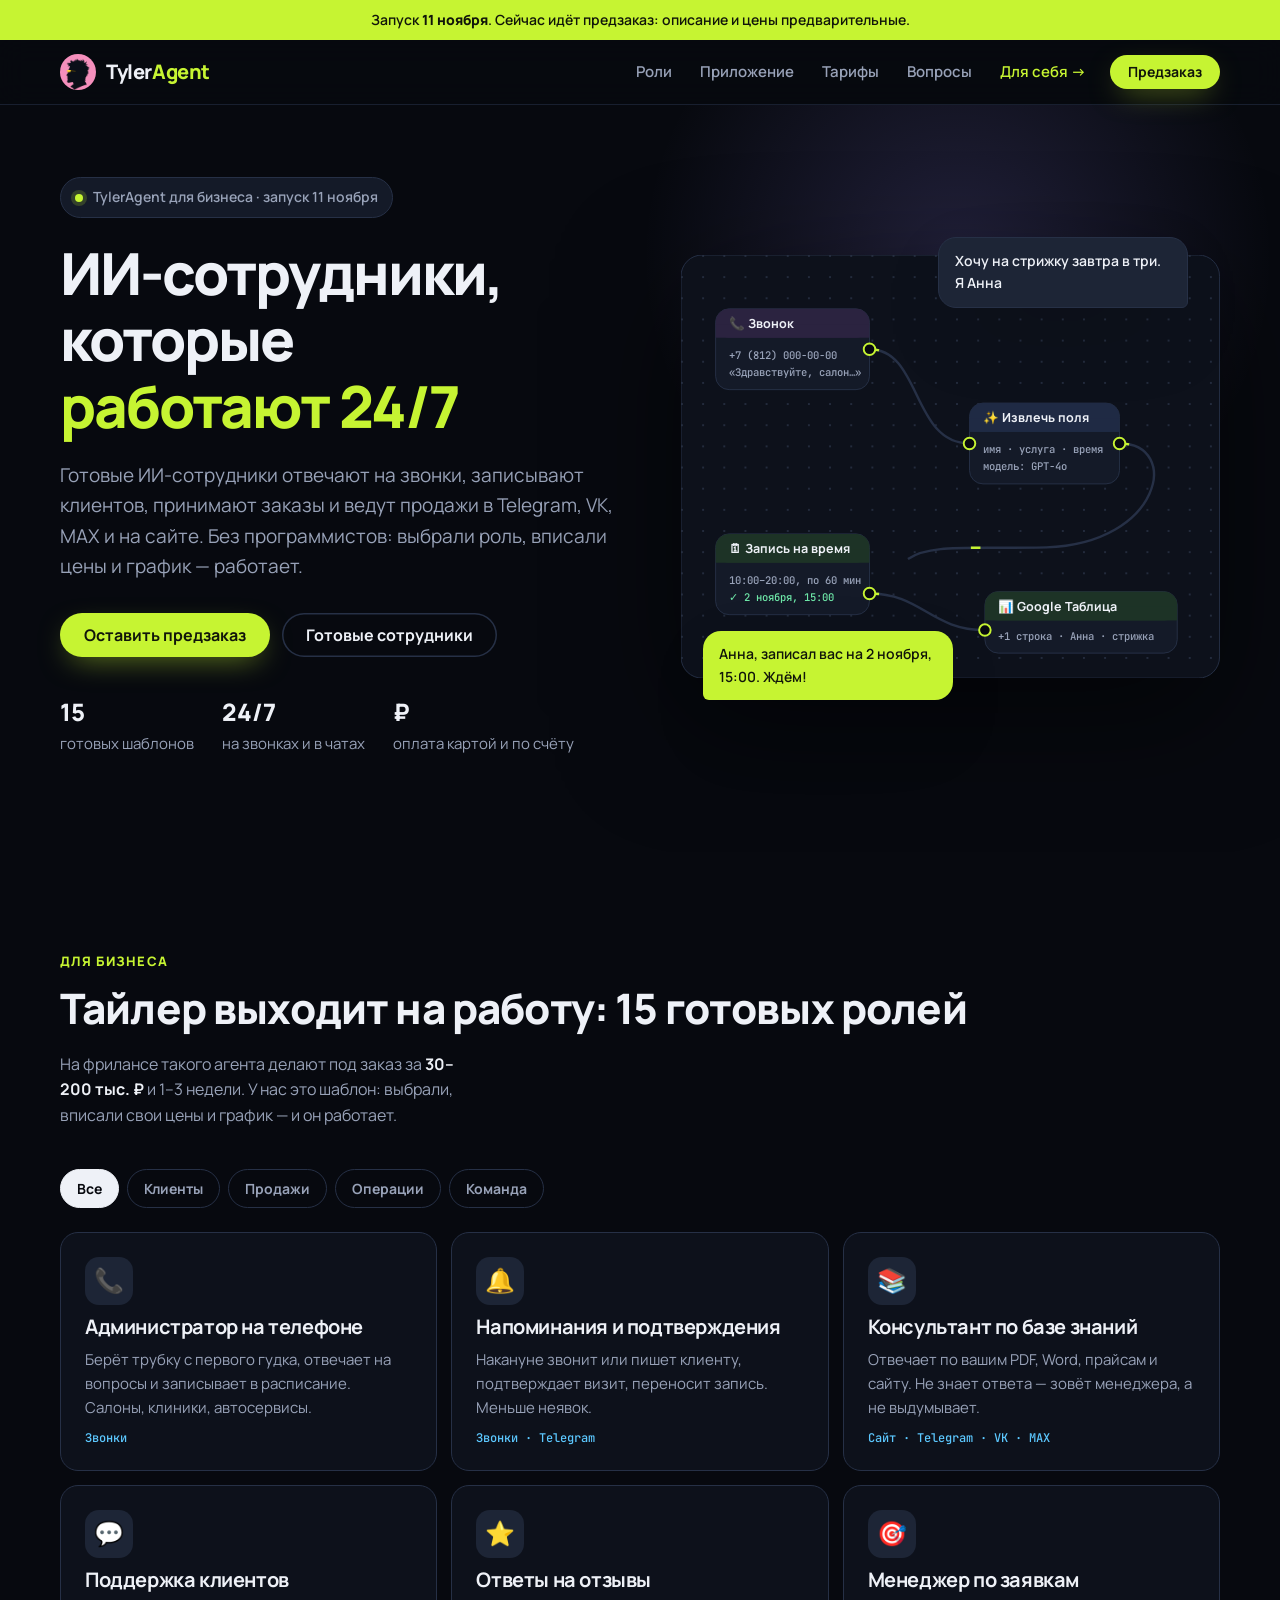
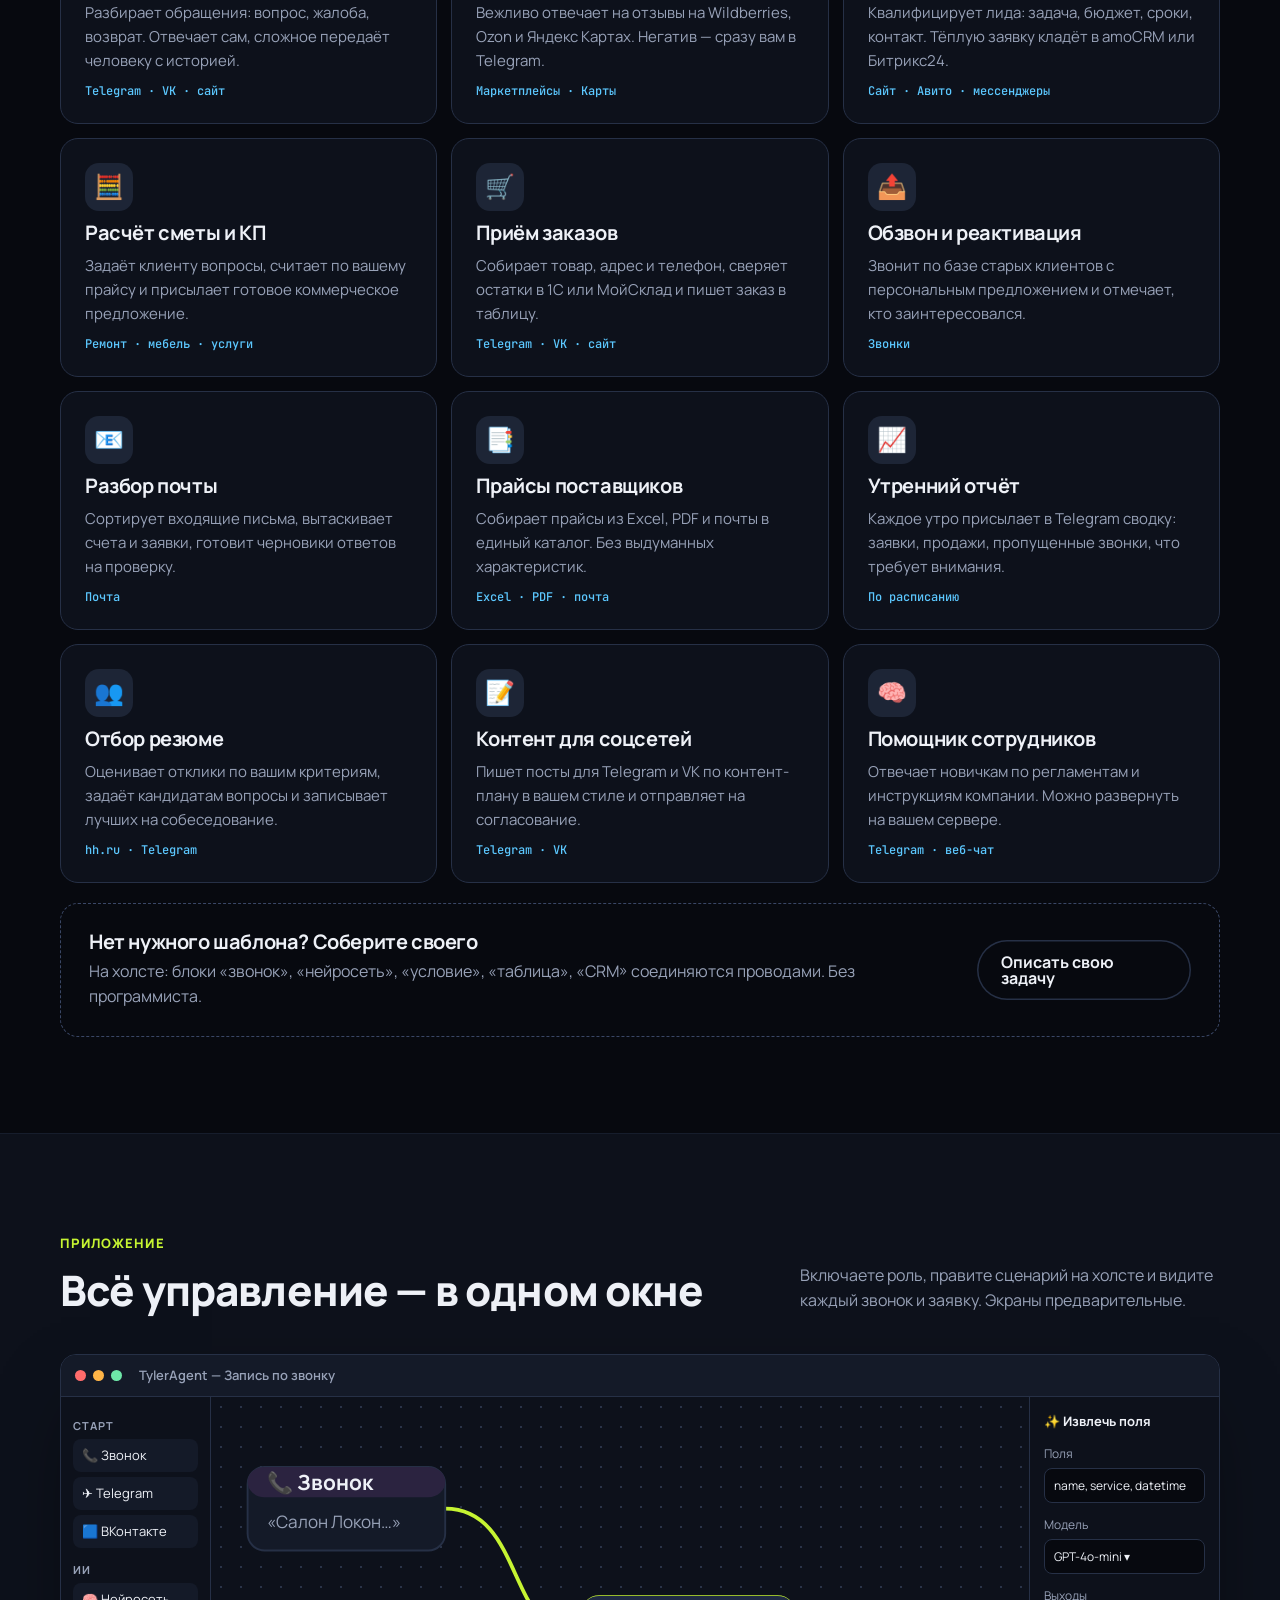
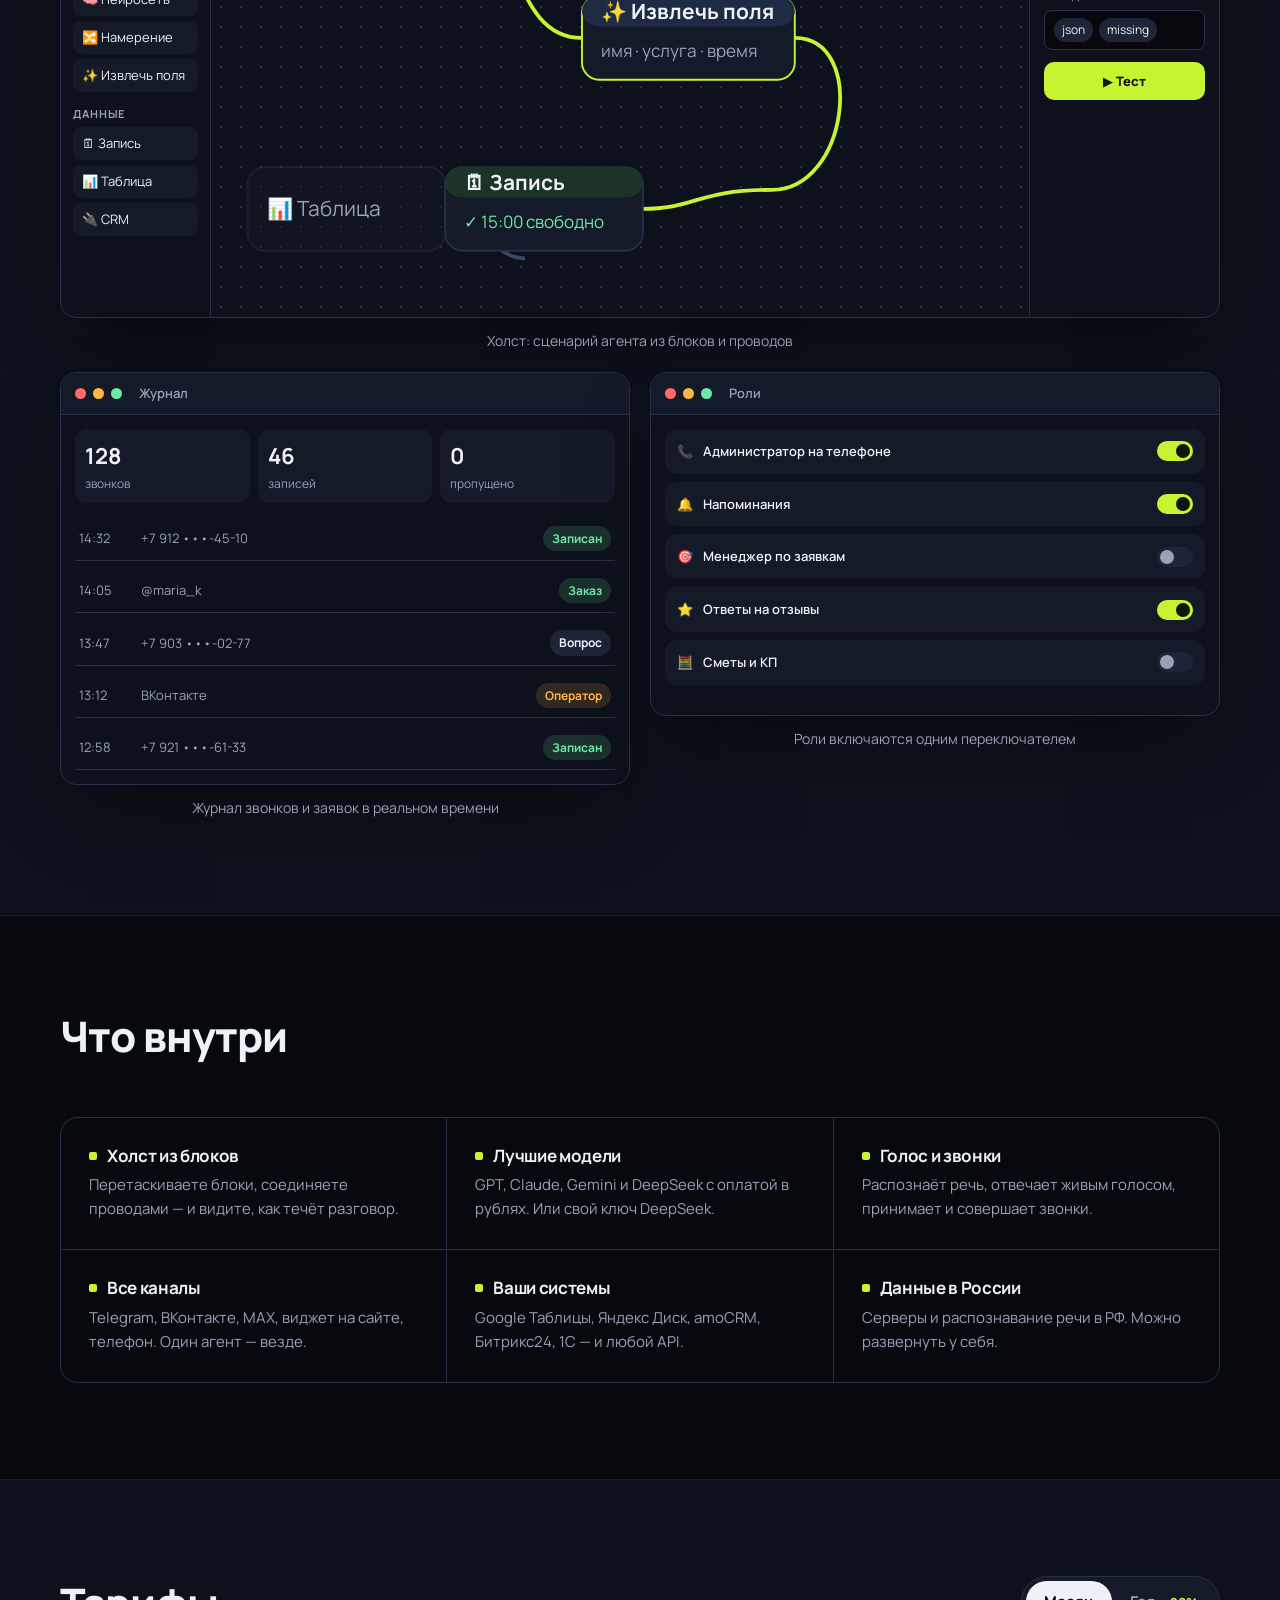
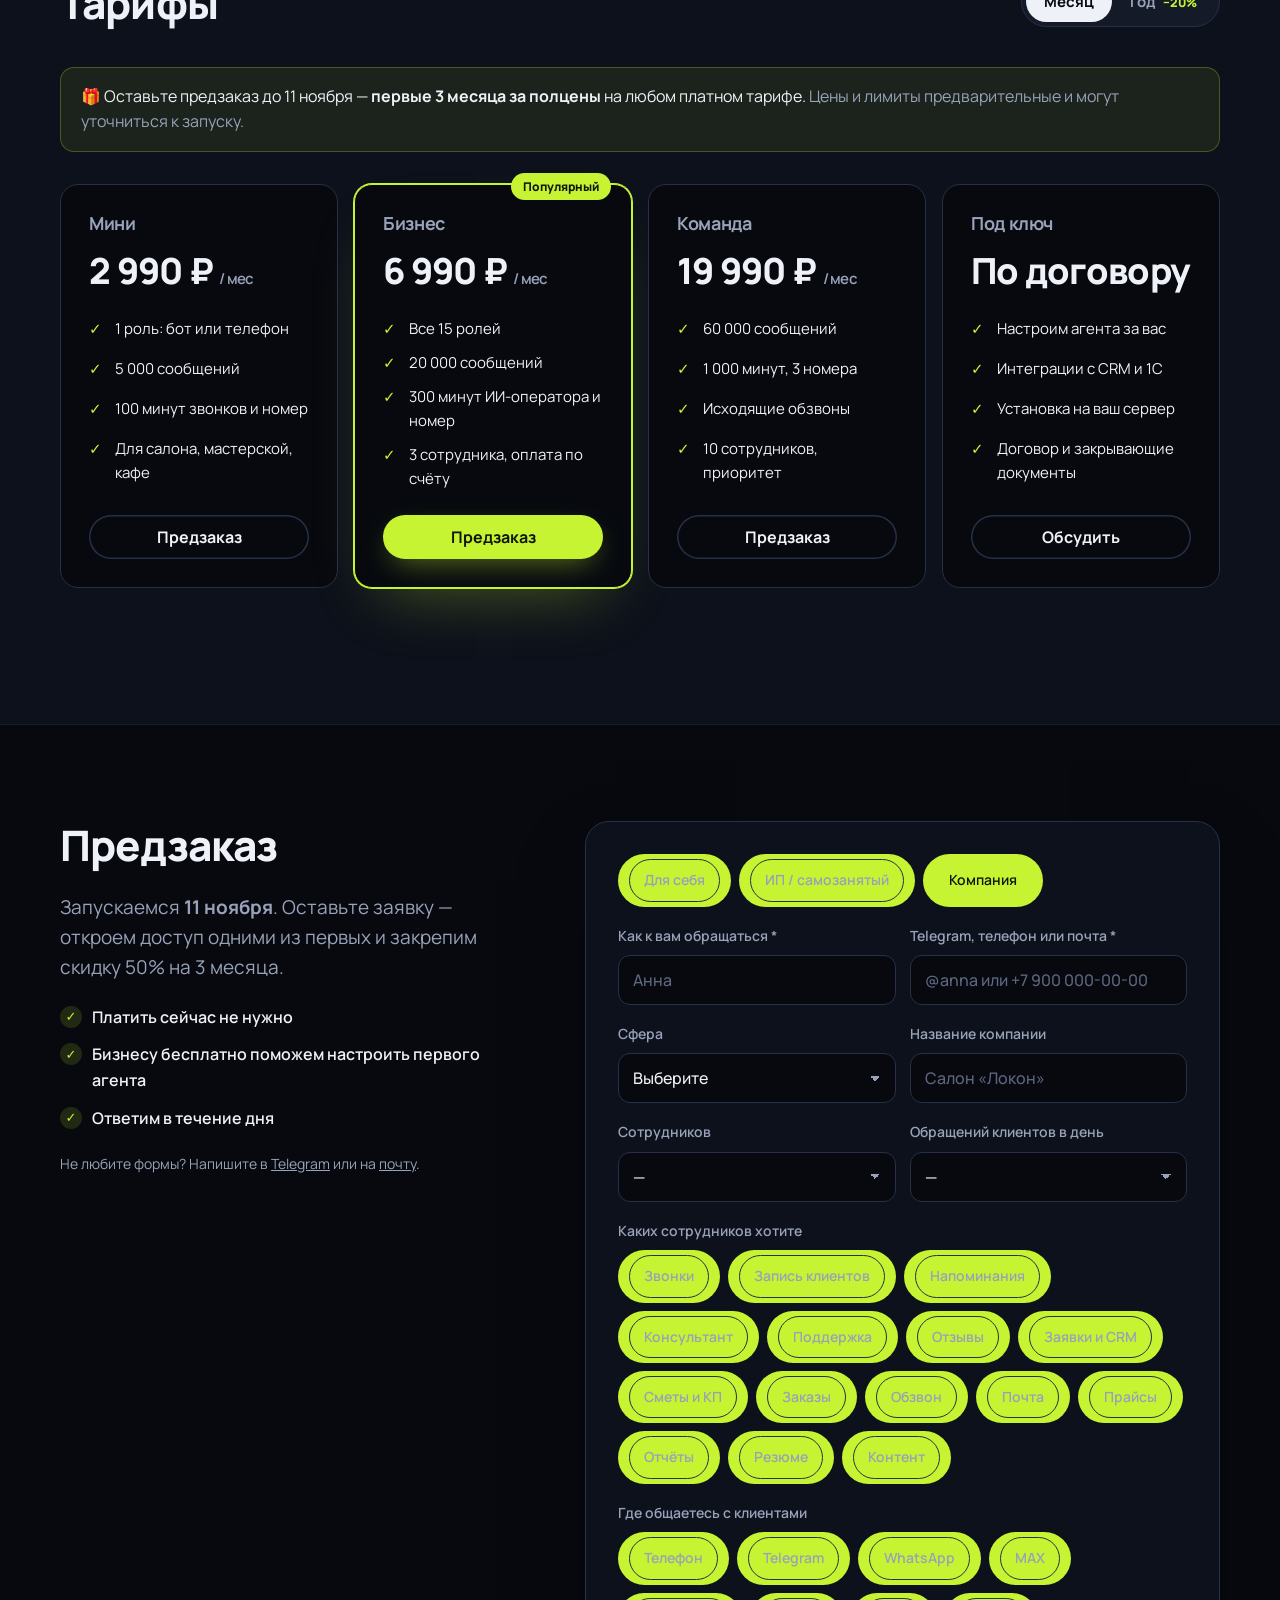
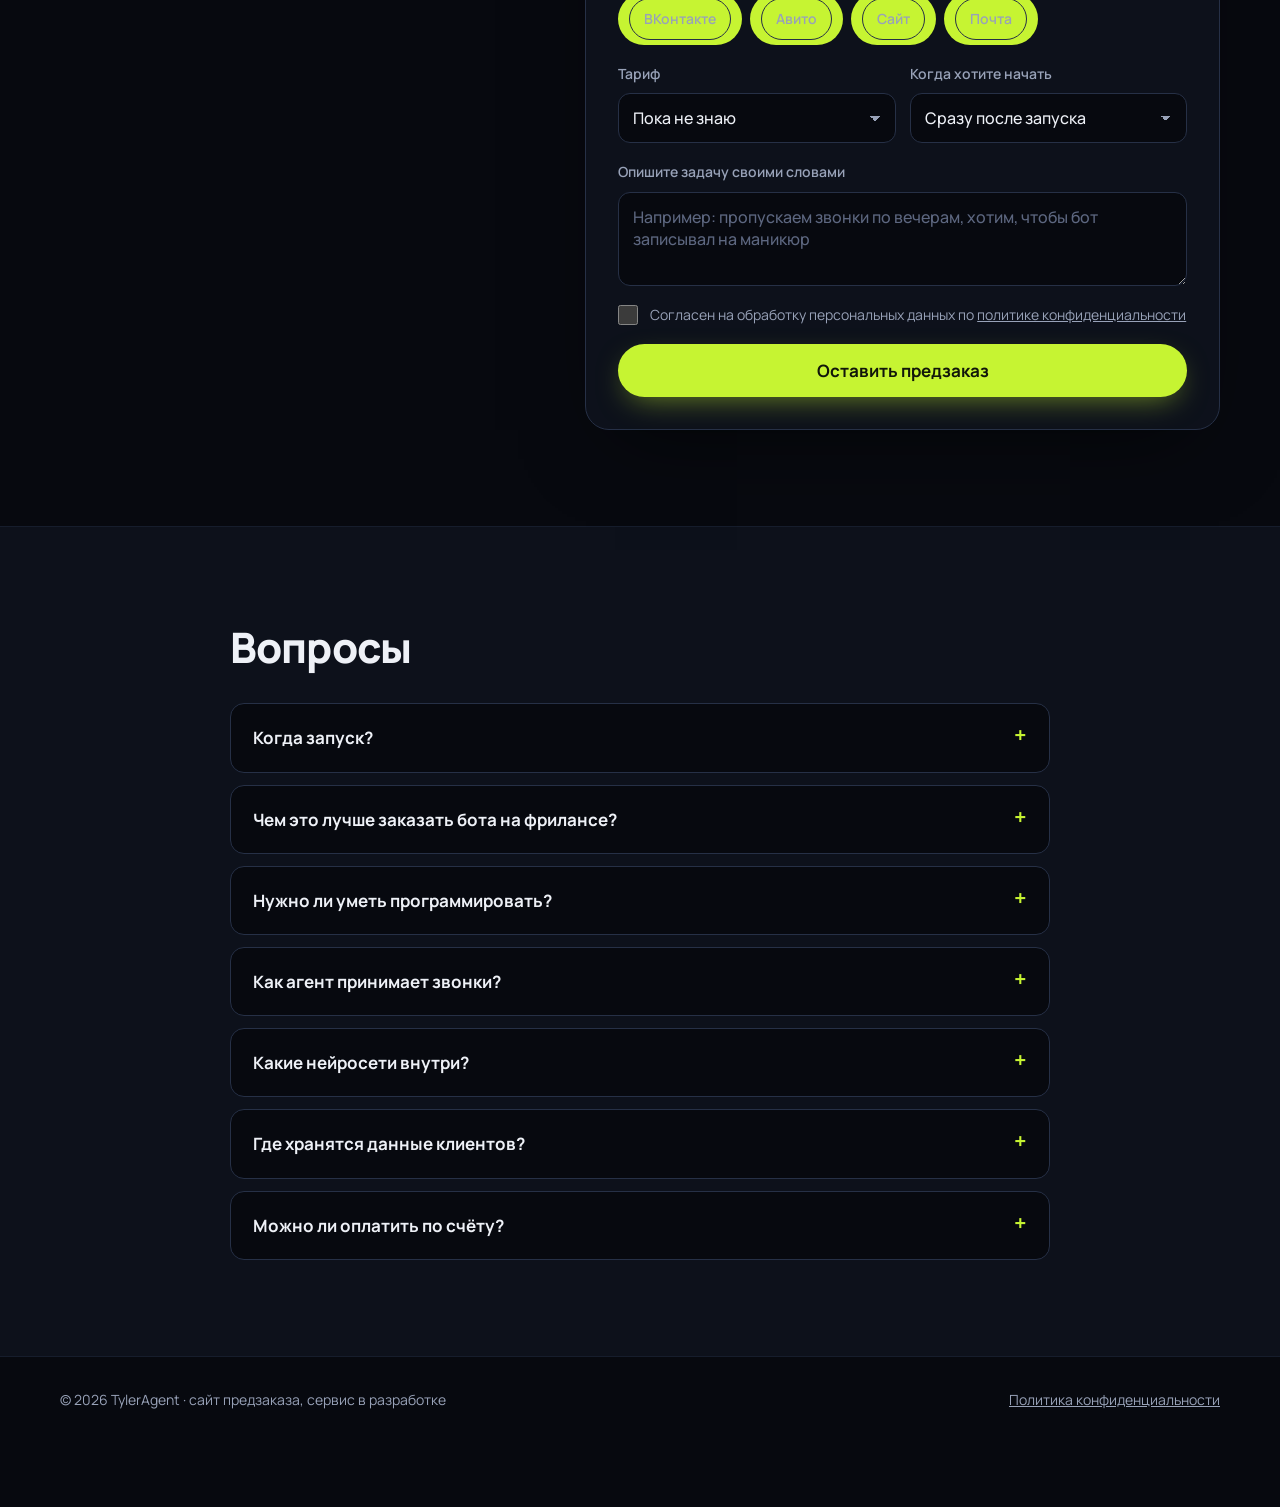
==== commit 0ee9fdcf: "Цены по юнит-экономике, экраны приложения, короткая форма для Тайлера Co-Authored-By: Claude Opus 5." ====
--- a/business.html
+++ b/business.html
@@ -30,7 +30,7 @@
     </a>
     <nav class="top__nav">
       <a href="#business">Роли</a>
-      <a href="#platform">Что внутри</a>
+      <a href="#screens">Приложение</a>
       <a href="#pricing">Тарифы</a>
       <a href="#faq">Вопросы</a>
       <a href="index.html" class="top__switch">Для себя →</a>
@@ -251,6 +251,81 @@
   </div>
 </section>
 
+<!-- ─── Экраны приложения для бизнеса ─── -->
+<section class="section section--alt" id="screens">
+  <div class="wrap">
+    <div class="section__head">
+      <div><span class="kicker">Приложение</span><h2>Всё управление — в одном окне</h2></div>
+      <p class="muted">Включаете роль, правите сценарий на холсте и видите каждый звонок и заявку. Экраны предварительные.</p>
+    </div>
+    <div class="shots">
+      <figure class="shot shot--wide">
+        <div class="win">
+          <div class="win__bar"><i></i><i></i><i></i><span>TylerAgent — Запись по звонку</span></div>
+          <div class="win__body editor">
+            <aside class="editor__palette">
+              <b>Старт</b><span>📞 Звонок</span><span>✈️ Telegram</span><span>🟦 ВКонтакте</span>
+              <b>ИИ</b><span>🧠 Нейросеть</span><span>🔀 Намерение</span><span>✨ Извлечь поля</span>
+              <b>Данные</b><span>🗓 Запись</span><span>📊 Таблица</span><span>🔌 CRM</span>
+            </aside>
+            <div class="editor__canvas">
+              <svg viewBox="0 0 420 260" aria-hidden="true">
+                <g fill="none" stroke="#c6f432" stroke-width="2">
+                  <path d="M118 52 C 160 52, 150 120, 190 120"/><path d="M302 120 C 340 120, 330 200, 290 200 C 250 200, 250 210, 222 210"/>
+                  <path d="M118 210 C 140 210, 140 236, 160 236" stroke="#3a4766"/>
+                </g>
+                <g font-family="Manrope, sans-serif" font-size="11" fill="#eef1f7">
+                  <rect x="14" y="30" width="104" height="44" rx="9" fill="#141a28" stroke="#263046"/><rect x="14" y="30" width="104" height="16" rx="9" fill="#2b2340"/><text x="24" y="42" font-weight="700">📞 Звонок</text><text x="24" y="62" fill="#98a2b8" font-size="9">«Салон Локон…»</text>
+                  <rect x="190" y="98" width="112" height="44" rx="9" fill="#141a28" stroke="#c6f432"/><rect x="190" y="98" width="112" height="16" rx="9" fill="#1f2a44"/><text x="200" y="110" font-weight="700">✨ Извлечь поля</text><text x="200" y="130" fill="#98a2b8" font-size="9">имя · услуга · время</text>
+                  <rect x="118" y="188" width="104" height="44" rx="9" fill="#141a28" stroke="#263046"/><rect x="118" y="188" width="104" height="16" rx="9" fill="#1d3326"/><text x="128" y="200" font-weight="700">🗓 Запись</text><text x="128" y="220" fill="#6ee7a8" font-size="9">✓ 15:00 свободно</text>
+                  <rect x="14" y="188" width="104" height="44" rx="9" fill="#141a28" stroke="#263046" opacity=".5"/><text x="24" y="214" fill="#98a2b8">📊 Таблица</text>
+                </g>
+              </svg>
+            </div>
+            <aside class="editor__inspector">
+              <b>✨ Извлечь поля</b>
+              <label>Поля<span>name, service, datetime</span></label>
+              <label>Модель<span>GPT-4o-mini ▾</span></label>
+              <label>Выходы<span class="pills"><i>json</i><i>missing</i></span></label>
+              <div class="editor__run">▶ Тест</div>
+            </aside>
+          </div>
+        </div>
+        <figcaption>Холст: сценарий агента из блоков и проводов</figcaption>
+      </figure>
+
+      <figure class="shot">
+        <div class="win win--tall">
+          <div class="win__bar"><i></i><i></i><i></i><span>Журнал</span></div>
+          <div class="win__body journal">
+            <div class="tiles"><div><b>128</b>звонков</div><div><b>46</b>записей</div><div><b>0</b>пропущено</div></div>
+            <div class="row"><span>14:32</span><span>+7 912 •••-45-10</span><em class="ok">Записан</em></div>
+            <div class="row"><span>14:05</span><span>@maria_k</span><em class="ok">Заказ</em></div>
+            <div class="row"><span>13:47</span><span>+7 903 •••-02-77</span><em>Вопрос</em></div>
+            <div class="row"><span>13:12</span><span>ВКонтакте</span><em class="warn">Оператор</em></div>
+            <div class="row"><span>12:58</span><span>+7 921 •••-61-33</span><em class="ok">Записан</em></div>
+          </div>
+        </div>
+        <figcaption>Журнал звонков и заявок в реальном времени</figcaption>
+      </figure>
+
+      <figure class="shot">
+        <div class="win win--tall">
+          <div class="win__bar"><i></i><i></i><i></i><span>Роли</span></div>
+          <div class="win__body roles">
+            <div class="role is-on"><span>📞</span><b>Администратор на телефоне</b><i class="toggle"></i></div>
+            <div class="role is-on"><span>🔔</span><b>Напоминания</b><i class="toggle"></i></div>
+            <div class="role"><span>🎯</span><b>Менеджер по заявкам</b><i class="toggle"></i></div>
+            <div class="role is-on"><span>⭐</span><b>Ответы на отзывы</b><i class="toggle"></i></div>
+            <div class="role"><span>🧮</span><b>Сметы и КП</b><i class="toggle"></i></div>
+          </div>
+        </div>
+        <figcaption>Роли включаются одним переключателем</figcaption>
+      </figure>
+    </div>
+  </div>
+</section>
+
 <!-- ─── Платформа ─── -->
 <section class="section" id="platform">
   <div class="wrap">
@@ -280,18 +355,24 @@
     <p class="early">🎁 Оставьте предзаказ до 11 ноября — <b>первые 3 месяца за полцены</b> на любом платном тарифе.
       <span class="muted">Цены и лимиты предварительные и могут уточниться к запуску.</span></p>
 
-        <div class="plans">
+    <div class="plans plans--4">
+      <div class="plan">
+        <h4>Мини</h4>
+        <div class="price" data-month="2990">2 990 ₽</div>
+        <ul><li>1 роль: бот или телефон</li><li>5 000 сообщений</li><li>100 минут звонков и номер</li><li>Для салона, мастерской, кафе</li></ul>
+        <a class="btn btn--ghost" href="#preorder" data-plan="mini">Предзаказ</a>
+      </div>
       <div class="plan plan--hot">
         <span class="plan__badge">Популярный</span>
         <h4>Бизнес</h4>
-        <div class="price" data-month="4990">4 990 ₽</div>
-        <ul><li>Все 15 шаблонов</li><li>50 000 сообщений</li><li>500 минут ИИ-оператора и номер</li><li>3 сотрудника, оплата по счёту</li></ul>
+        <div class="price" data-month="6990">6 990 ₽</div>
+        <ul><li>Все 15 ролей</li><li>20 000 сообщений</li><li>300 минут ИИ-оператора и номер</li><li>3 сотрудника, оплата по счёту</li></ul>
         <a class="btn" href="#preorder" data-plan="business">Предзаказ</a>
       </div>
       <div class="plan">
         <h4>Команда</h4>
-        <div class="price" data-month="14990">14 990 ₽</div>
-        <ul><li>200 000 сообщений</li><li>3 000 минут, 5 номеров</li><li>Исходящие обзвоны</li><li>10 сотрудников, приоритет</li></ul>
+        <div class="price" data-month="19990">19 990 ₽</div>
+        <ul><li>60 000 сообщений</li><li>1 000 минут, 3 номера</li><li>Исходящие обзвоны</li><li>10 сотрудников, приоритет</li></ul>
         <a class="btn btn--ghost" href="#preorder" data-plan="team">Предзаказ</a>
       </div>
       <div class="plan">
@@ -435,10 +516,11 @@
           <select name="plan">
             <option value="">Пока не знаю</option>
             <option value="free">Старт — 0 ₽</option>
-            <option value="personal">Личный — 390 ₽</option>
-            <option value="pro">Про — 990 ₽</option>
-            <option value="business">Бизнес — 4 990 ₽</option>
-            <option value="team">Команда — 14 990 ₽</option>
+            <option value="personal">Плюс — 790 ₽</option>
+            <option value="pro">Про — 1 790 ₽</option>
+            <option value="mini">Мини — 2 990 ₽</option>
+            <option value="business">Бизнес — 6 990 ₽</option>
+            <option value="team">Команда — 19 990 ₽</option>
             <option value="enterprise">Под ключ</option>
           </select>
         </label>
@@ -470,7 +552,7 @@
     <div class="thanks" id="thanks" hidden>
       <div class="thanks__ico">✓</div>
       <h3>Заявка принята!</h3>
-      <p>Спасибо, <span id="thanks-name"></span>. Напишем вам до запуска 11 ноября и откроем доступ одними из первых.</p>
+      <p>Спасибо<span id="thanks-name"></span>! Напишем вам до запуска 11 ноября и откроем доступ одними из первых.</p>
     </div>
   </div>
 </section>
--- a/styles.css
+++ b/styles.css
@@ -346,3 +346,118 @@
   .hero__phone:has(.tyler-photo) .phone { margin-left: 0; }
   .crosslink { padding: 22px; }
 }
+
+.plans--4 { grid-template-columns: repeat(4, 1fr); }
+@media (max-width: 1100px) { .plans--4 { grid-template-columns: repeat(2, 1fr); } }
+@media (max-width: 680px) { .plans--4 { grid-template-columns: 1fr; } }
+
+/* ─── Сравнение ─── */
+.compare { overflow-x: auto; border-radius: var(--radius); border: 1px solid var(--line); }
+.compare table { width: 100%; border-collapse: collapse; min-width: 640px; font-size: 15px; }
+.compare th, .compare td { padding: 14px 16px; text-align: center; border-bottom: 1px solid var(--line); color: var(--muted); }
+.compare th { color: var(--text); font-size: 16px; }
+.compare td:first-child, .compare th:first-child { text-align: left; color: var(--text); }
+.compare tr:last-child td { border-bottom: 0; }
+.compare .is-us { background: rgba(198, 244, 50, .07); color: var(--accent); font-weight: 700; }
+
+/* ─── Экраны приложения ─── */
+.shots { display: grid; grid-template-columns: 1fr 1fr; gap: 20px; align-items: start; }
+.shot { margin: 0; display: grid; gap: 12px; justify-items: center; }
+.shot--wide { grid-column: 1 / -1; }
+.shot figcaption { color: var(--muted); font-size: 14px; text-align: center; }
+.win { width: 100%; border-radius: 16px; overflow: hidden; background: var(--ink-1); border: 1px solid var(--line); box-shadow: var(--shadow); }
+.win__bar { display: flex; align-items: center; gap: 7px; padding: 10px 14px; background: var(--ink-2); border-bottom: 1px solid var(--line); }
+.win__bar i { width: 11px; height: 11px; border-radius: 50%; background: #3a4766; }
+.win__bar i:first-child { background: #ff6b6b; }
+.win__bar i:nth-child(2) { background: #ffb547; }
+.win__bar i:nth-child(3) { background: #6ee7a8; }
+.win__bar span { margin-left: 10px; font-size: 13px; color: var(--muted); font-weight: 600; }
+.win__body { display: flex; min-height: 340px; font-size: 13px; }
+.win--tall .win__body { min-height: 300px; }
+
+.chatapp__side { width: 200px; flex: none; padding: 14px; border-right: 1px solid var(--line); display: grid; align-content: start; gap: 6px; }
+.chatapp__new { padding: 9px 12px; border-radius: 10px; border: 1px dashed #3a4766; color: var(--text); font-weight: 700; margin-bottom: 8px; }
+.chatapp__item { padding: 8px 12px; border-radius: 10px; color: var(--muted); white-space: nowrap; overflow: hidden; text-overflow: ellipsis; }
+.chatapp__item.is-on { background: var(--ink-3); color: var(--text); }
+.chatapp__main { flex: 1; padding: 16px 20px; display: flex; flex-direction: column; gap: 10px; min-width: 0; }
+.chatapp__top { display: flex; gap: 8px; margin-bottom: 4px; }
+.chip { padding: 5px 11px; border-radius: 999px; background: var(--accent); color: var(--accent-ink); font-weight: 700; font-size: 12px; }
+.chip--ghost { background: transparent; color: var(--muted); box-shadow: inset 0 0 0 1px var(--line); }
+.chatapp__main .msg { max-width: 78%; }
+.typing { display: flex; gap: 4px; }
+.typing i { width: 7px; height: 7px; border-radius: 50%; background: var(--muted); animation: wave 1s infinite; }
+.typing i:nth-child(2) { animation-delay: .15s; }
+.typing i:nth-child(3) { animation-delay: .3s; }
+.chatapp__input { margin-top: auto; display: flex; justify-content: space-between; align-items: center; padding: 8px 8px 8px 16px; border-radius: 14px; background: var(--ink-2); border: 1px solid var(--line); color: #5d6780; }
+.chatapp__input b { width: 30px; height: 30px; border-radius: 9px; display: grid; place-items: center; background: var(--accent); color: var(--accent-ink); }
+
+.mobile { width: min(300px, 100%); padding: 10px; border-radius: 38px; background: #1a2030; box-shadow: var(--shadow), inset 0 0 0 1px #2c3650; }
+.voice-screen {
+  border-radius: 30px; min-height: 480px; padding: 22px 18px; display: flex; flex-direction: column; align-items: center; gap: 16px;
+  background: radial-gradient(circle at 50% 35%, #3a2232, var(--ink-0) 70%);
+}
+.voice-screen__top { font-size: 13px; color: var(--muted); font-weight: 700; }
+.orb {
+  width: 150px; height: 150px; border-radius: 50%; background: #f58fbc; overflow: hidden; margin-top: 18px;
+  box-shadow: 0 0 0 10px rgba(245, 143, 188, .15), 0 0 0 22px rgba(245, 143, 188, .07), 0 0 70px rgba(245, 143, 188, .45);
+  animation: float 5s ease-in-out infinite;
+}
+.orb img { width: 100%; height: 100%; object-fit: contain; object-position: center bottom; padding: 10px 6px 0; }
+.voice-screen__status { color: var(--accent); font-weight: 700; }
+.bars { display: flex; gap: 4px; align-items: center; height: 34px; }
+.bars i { width: 4px; height: 12px; border-radius: 2px; background: var(--accent); animation: wave 1s ease-in-out infinite; }
+.bars i:nth-child(odd) { height: 26px; animation-delay: -.3s; }
+.bars i:nth-child(3n) { height: 18px; animation-delay: -.6s; }
+.voice-screen__text { color: var(--muted); font-size: 14px; text-align: center; line-height: 1.5; }
+.voice-screen__btns { margin-top: auto; display: flex; gap: 18px; }
+.voice-screen__btns span { width: 50px; height: 50px; border-radius: 50%; display: grid; place-items: center; background: var(--ink-3); color: var(--text); }
+.voice-screen__btns .is-main { background: var(--accent); color: var(--accent-ink); font-weight: 800; }
+
+.tg { border-radius: 30px; min-height: 480px; padding: 16px 12px; display: flex; flex-direction: column; gap: 10px; background: #0e1621; font-size: 13.5px; }
+.tg__head { display: flex; align-items: center; gap: 10px; padding-bottom: 10px; border-bottom: 1px solid #1c2733; }
+.tg__head img { width: 36px; height: 36px; border-radius: 50%; background: #f58fbc; object-fit: contain; object-position: center bottom; padding: 4px 2px 0; }
+.tg__head small { display: block; color: #6c8094; font-size: 12px; }
+.tg__msg { align-self: flex-start; max-width: 85%; padding: 9px 12px; border-radius: 14px 14px 14px 4px; background: #182533; line-height: 1.45; }
+.tg__msg--me { align-self: flex-end; background: #2b5278; border-radius: 14px 14px 4px 14px; }
+
+.editor__palette { width: 150px; flex: none; padding: 12px; border-right: 1px solid var(--line); display: grid; align-content: start; gap: 5px; }
+.editor__palette b { font-size: 11px; text-transform: uppercase; letter-spacing: .08em; color: var(--muted); margin-top: 8px; }
+.editor__palette span { padding: 6px 9px; border-radius: 8px; background: var(--ink-2); white-space: nowrap; }
+.editor__canvas { flex: 1; min-width: 0; padding: 10px; background: radial-gradient(circle, var(--grid) 1px, transparent 1.5px) 0 0 / 20px 20px; }
+.editor__canvas svg { width: 100%; height: 100%; }
+.editor__inspector { width: 190px; flex: none; padding: 14px; border-left: 1px solid var(--line); display: grid; align-content: start; gap: 12px; }
+.editor__inspector label { display: grid; gap: 5px; color: var(--muted); font-size: 12px; }
+.editor__inspector label span { padding: 7px 9px; border-radius: 8px; background: var(--ink-0); border: 1px solid var(--line); color: var(--text); }
+.pills { display: flex; gap: 6px; }
+.pills i { font-style: normal; padding: 2px 8px; border-radius: 999px; background: var(--ink-3); }
+.editor__run { padding: 9px; border-radius: 10px; background: var(--accent); color: var(--accent-ink); font-weight: 800; text-align: center; }
+
+.journal { flex-direction: column; padding: 14px; gap: 8px; }
+.tiles { display: grid; grid-template-columns: repeat(3, 1fr); gap: 8px; margin-bottom: 6px; }
+.tiles div { padding: 10px; border-radius: 12px; background: var(--ink-2); color: var(--muted); font-size: 12px; }
+.tiles b { display: block; font-size: 22px; color: var(--text); }
+.journal .row { display: grid; grid-template-columns: 52px 1fr auto; gap: 10px; align-items: center; padding: 9px 4px; border-bottom: 1px solid var(--line); color: var(--muted); }
+.journal em { font-style: normal; font-weight: 700; font-size: 12px; padding: 3px 9px; border-radius: 999px; background: var(--ink-3); color: var(--text); }
+.journal em.ok { background: rgba(110, 231, 168, .15); color: var(--ok); }
+.journal em.warn { background: rgba(255, 181, 71, .15); color: var(--amber); }
+
+.roles { flex-direction: column; padding: 14px; gap: 8px; }
+.role { display: flex; align-items: center; gap: 10px; padding: 12px; border-radius: 12px; background: var(--ink-2); }
+.role b { flex: 1; font-weight: 600; }
+.toggle { width: 36px; height: 20px; border-radius: 999px; background: var(--ink-3); position: relative; flex: none; }
+.toggle::after { content: ""; position: absolute; top: 3px; left: 3px; width: 14px; height: 14px; border-radius: 50%; background: var(--muted); }
+.role.is-on .toggle { background: var(--accent); }
+.role.is-on .toggle::after { left: 19px; background: var(--accent-ink); }
+
+/* ─── Короткая форма ─── */
+.quick { max-width: 620px; margin: 0 auto; text-align: center; display: grid; gap: 16px; }
+.quick__form { display: flex; flex-wrap: wrap; gap: 10px; justify-content: center; margin-top: 8px; }
+.quick__form input[name=contact] { flex: 1 1 260px; width: auto; padding: 16px 18px; border-radius: 999px; font-size: 17px; }
+.quick__form .btn { padding: 16px 28px; }
+.consent--quick { flex-basis: 100%; justify-content: center; }
+.quick__form .form__error { flex-basis: 100%; }
+
+@media (max-width: 900px) {
+  .shots { grid-template-columns: 1fr; }
+  .chatapp__side, .editor__palette, .editor__inspector { display: none; }
+}
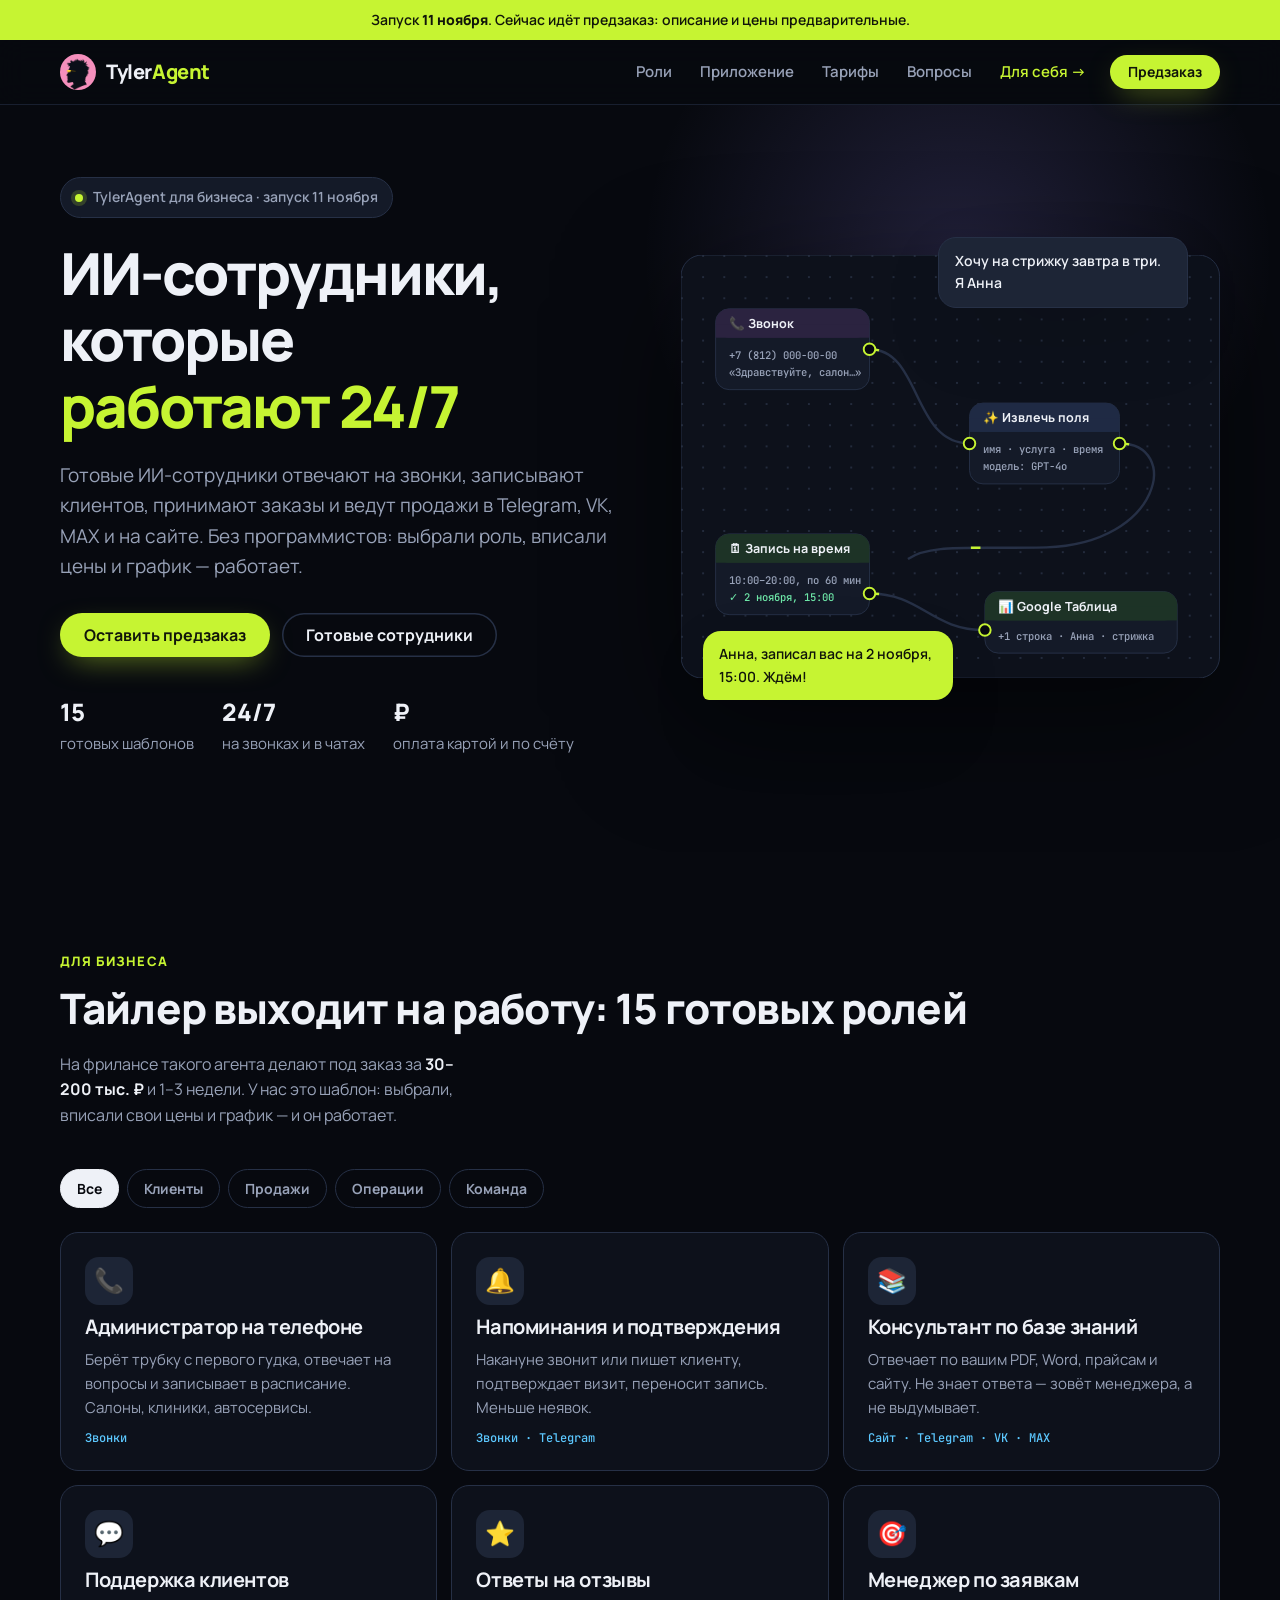
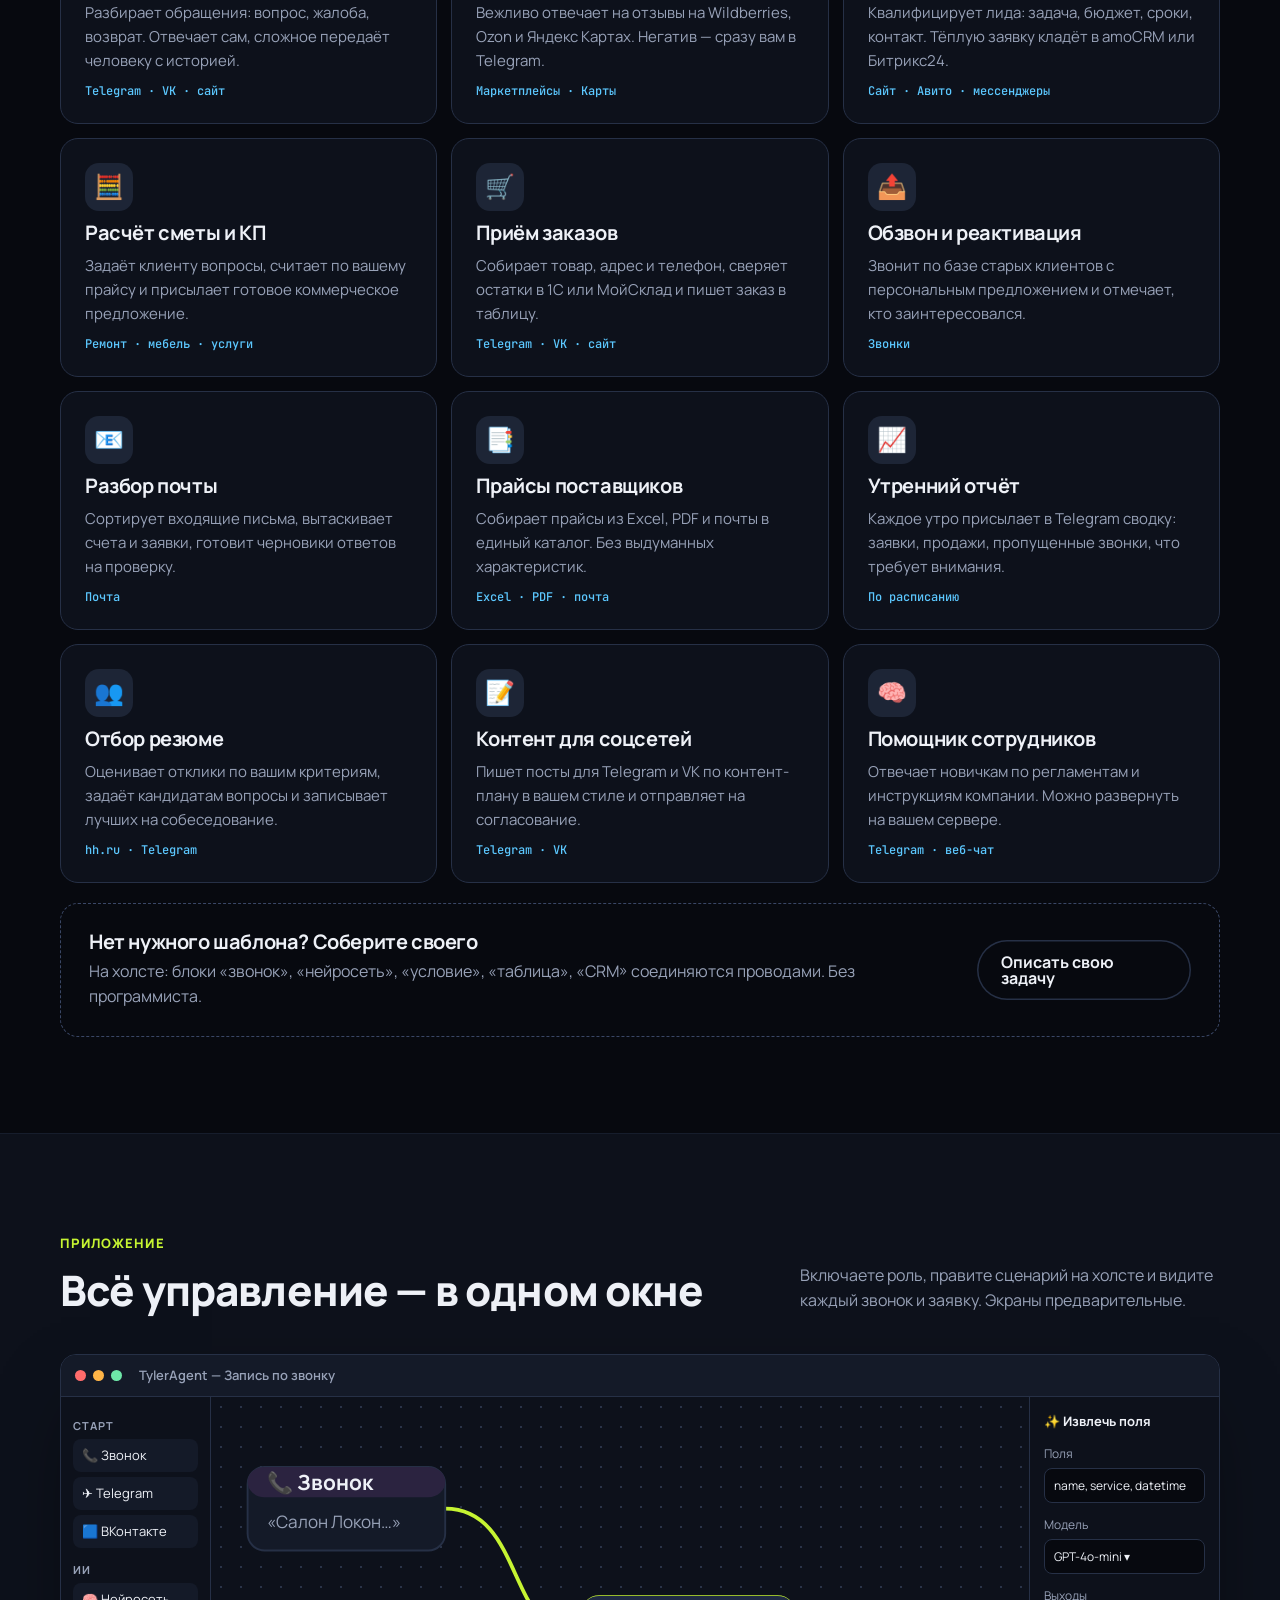
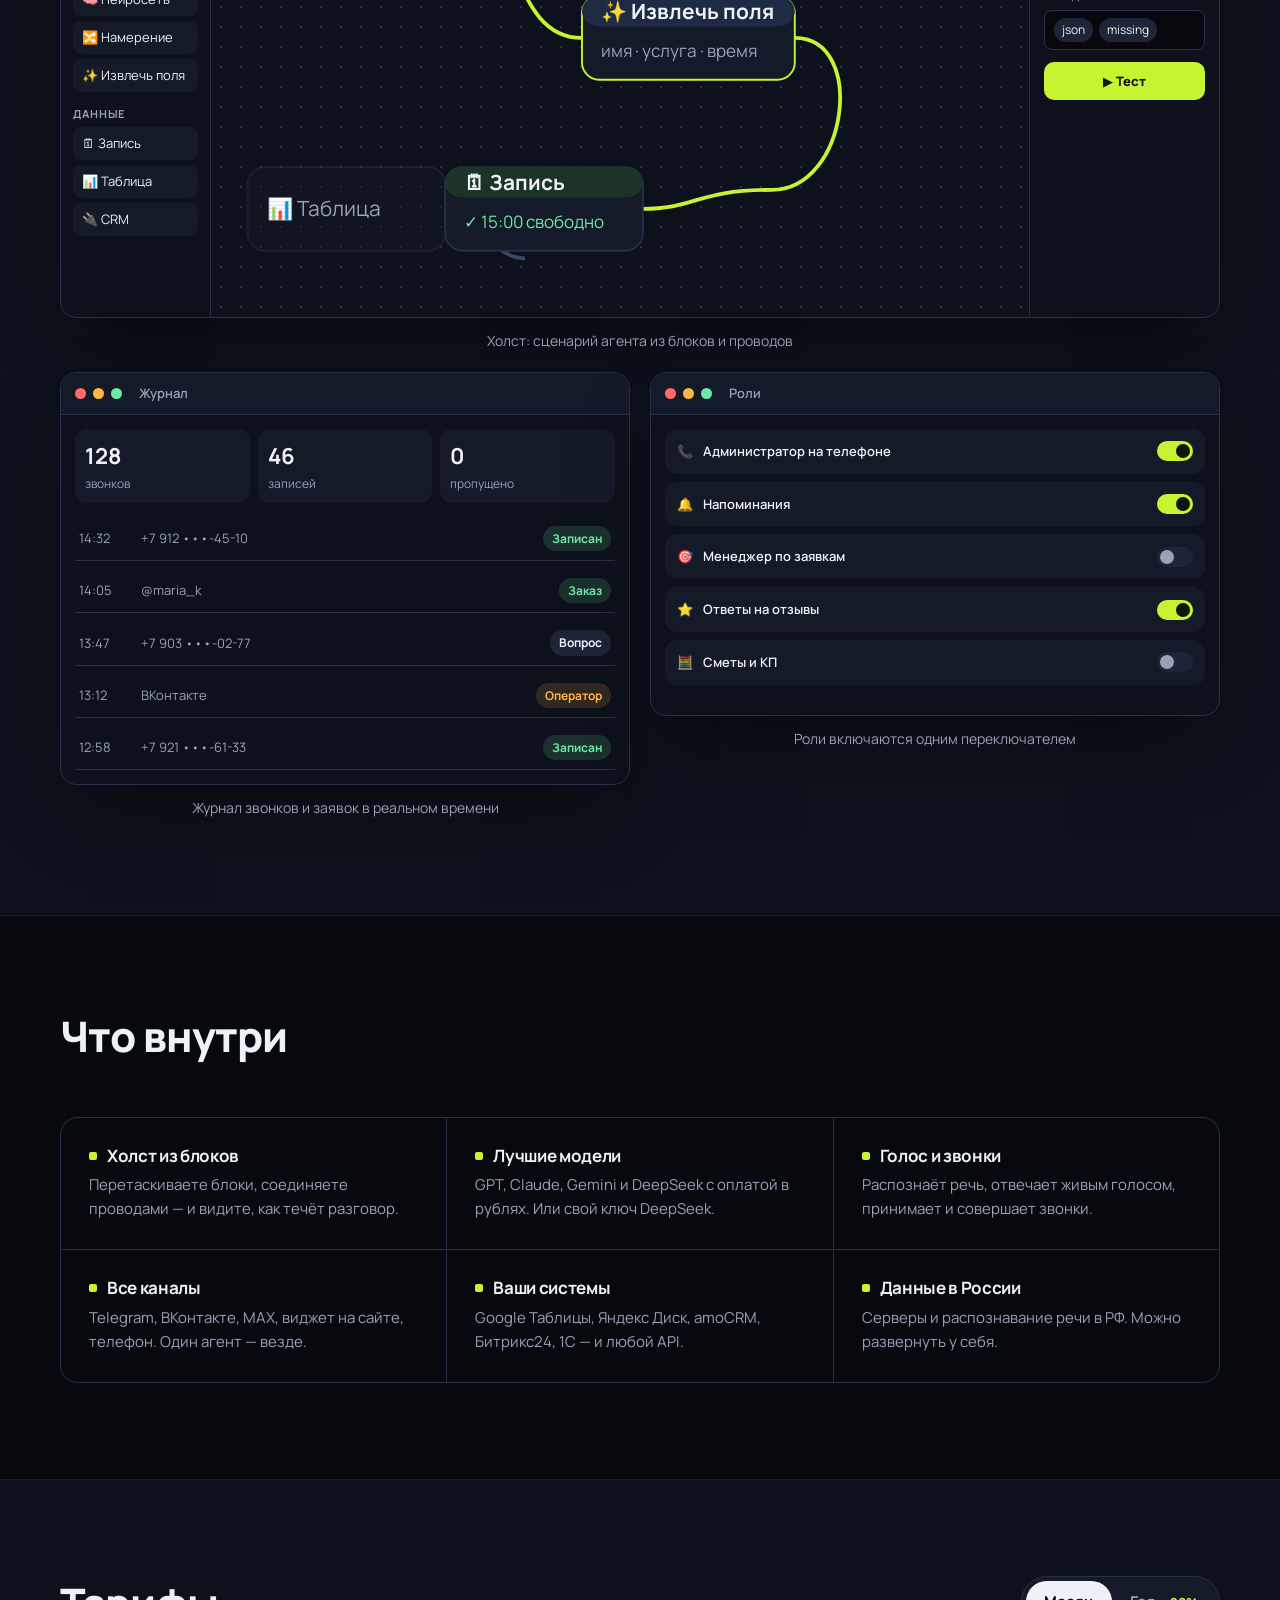
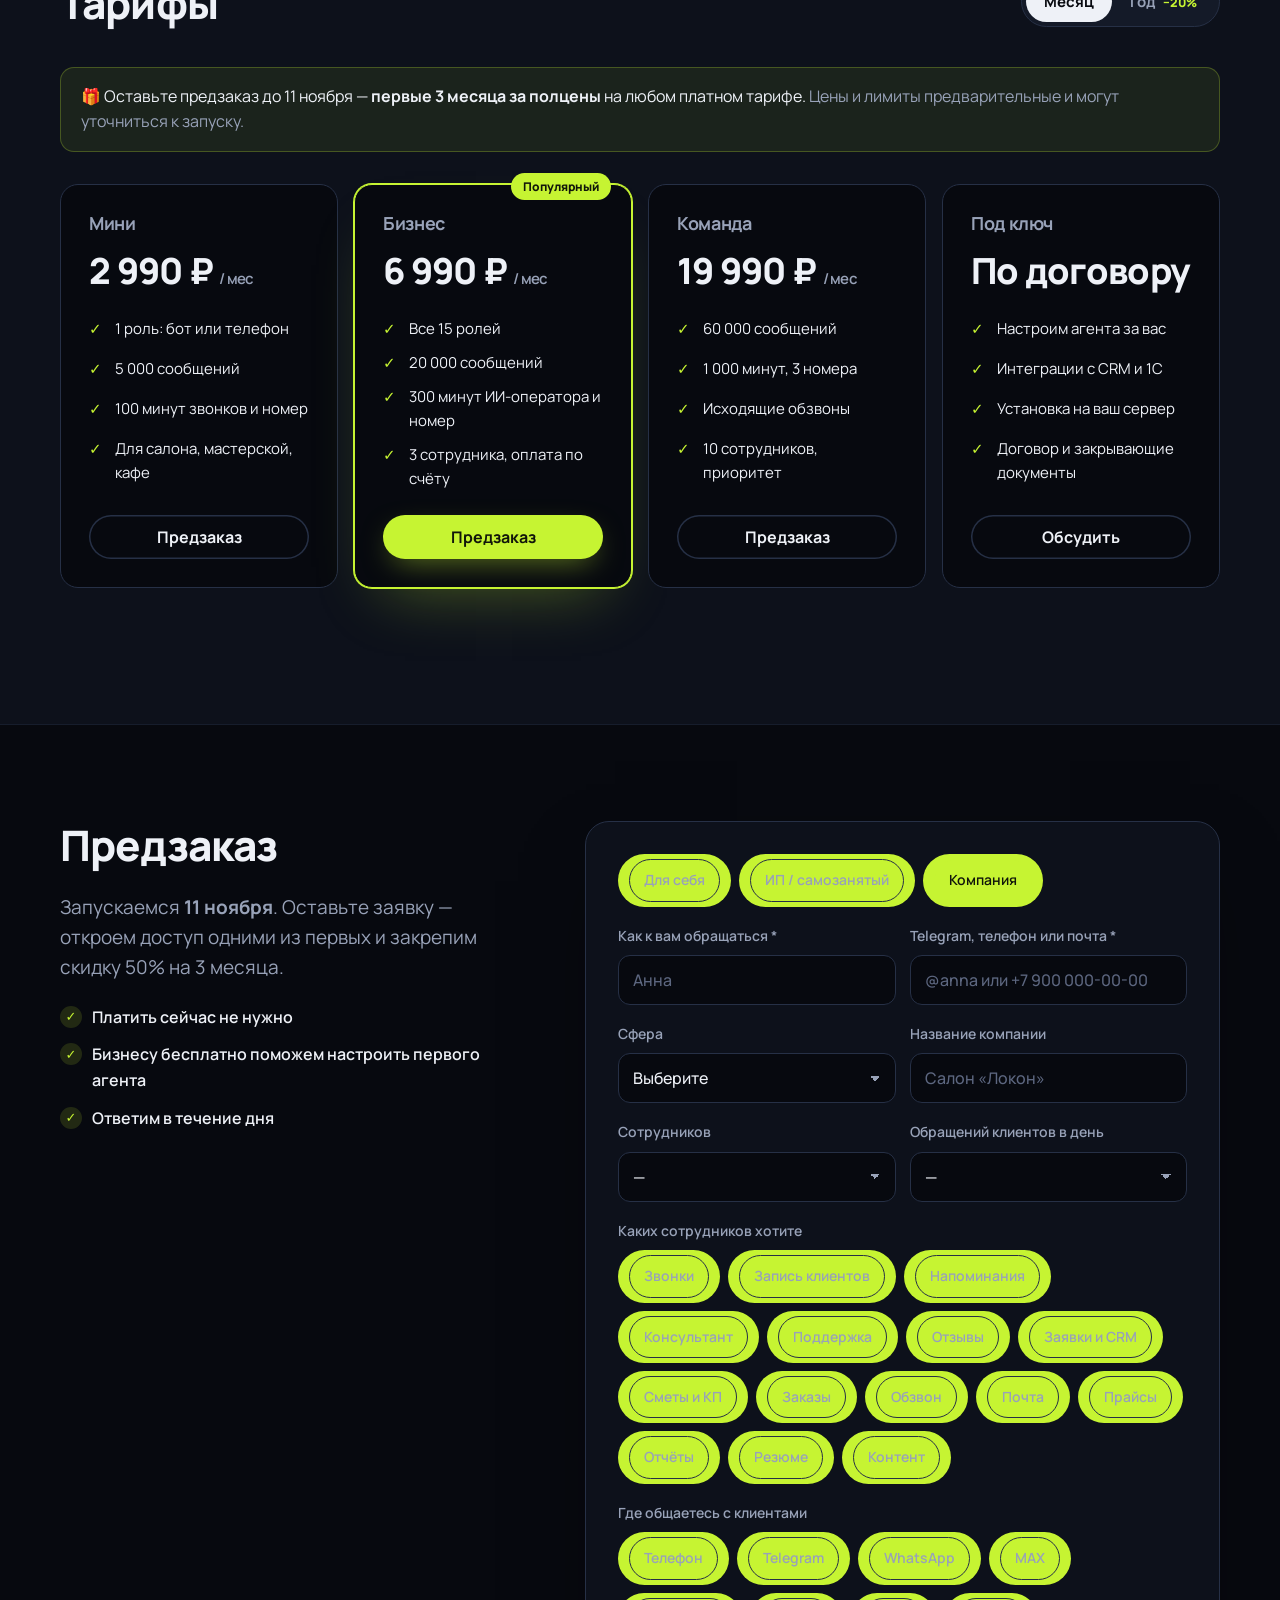
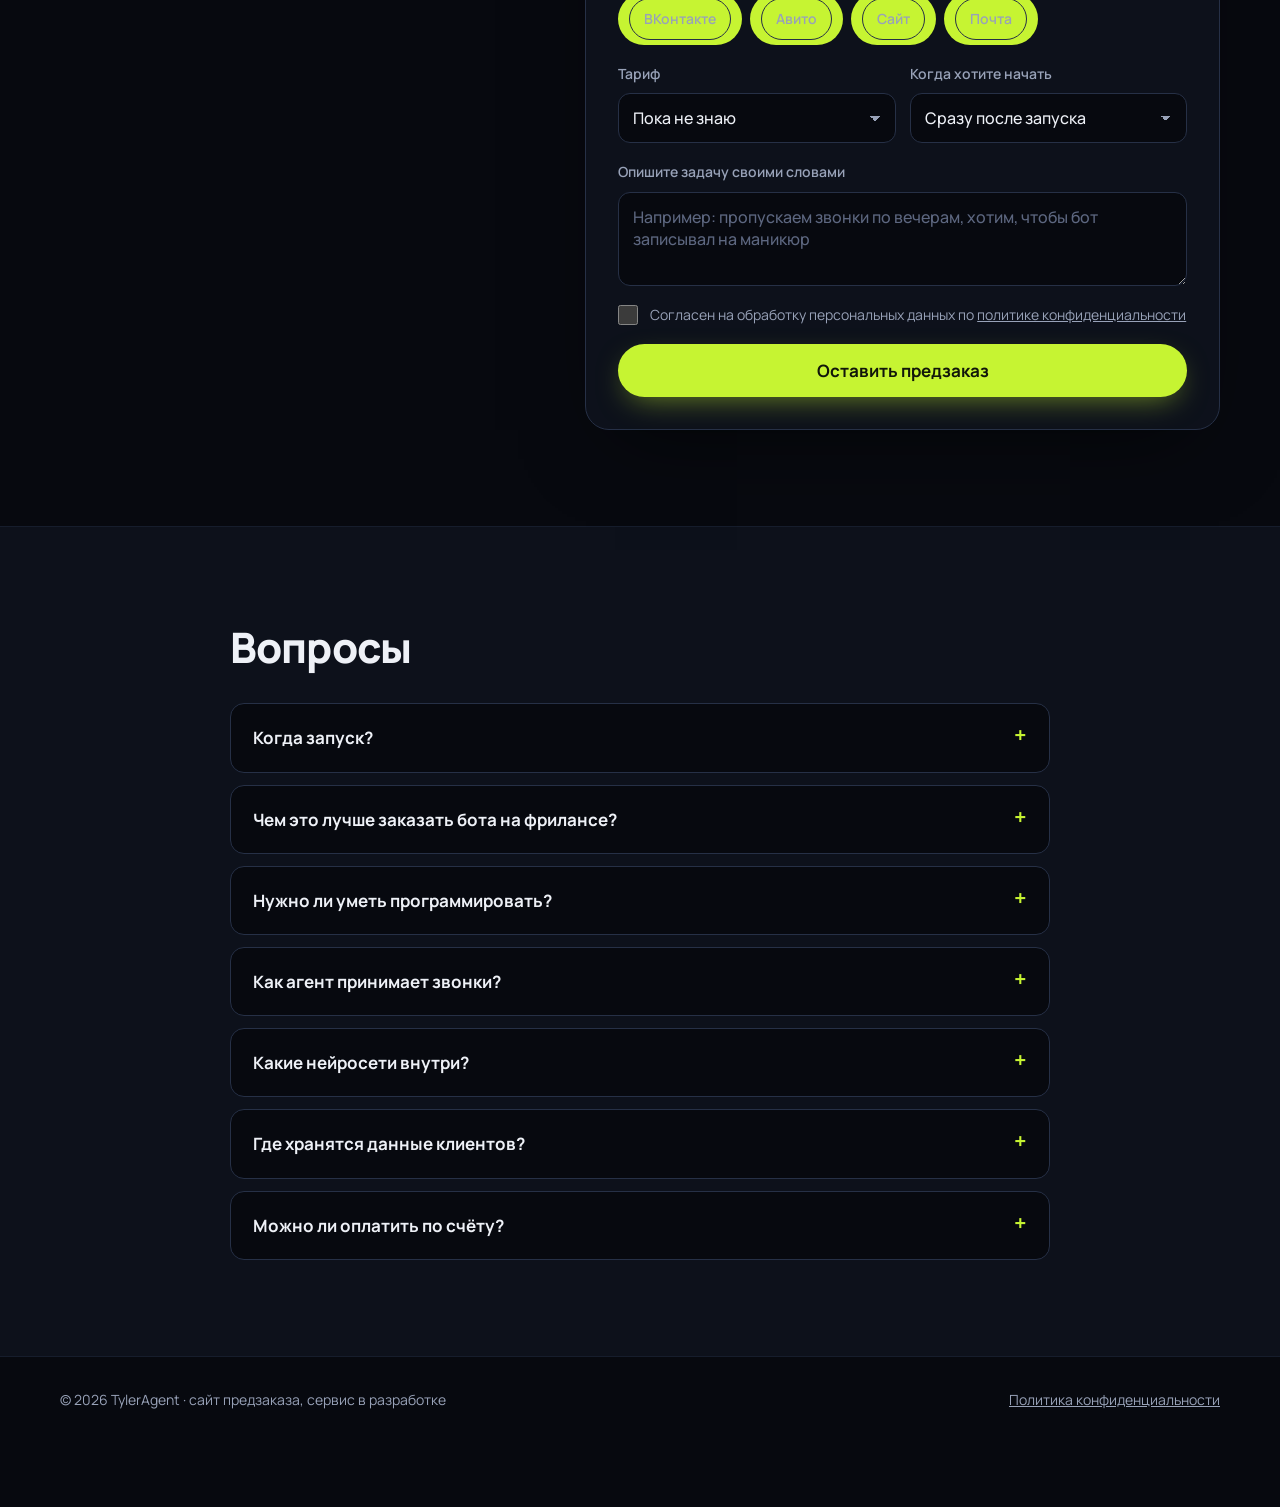
==== commit 730534e7: "Update business.html" ====
--- a/business.html
+++ b/business.html
@@ -396,7 +396,6 @@
         <li>Бизнесу бесплатно поможем настроить первого агента</li>
         <li>Ответим в течение дня</li>
       </ul>
-      <p class="muted small">Не любите формы? Напишите в <a id="tg-link" href="#">Telegram</a> или на <a id="mail-link" href="#">почту</a>.</p>
     </div>
 
     <form class="form" id="preorder-form" novalidate>
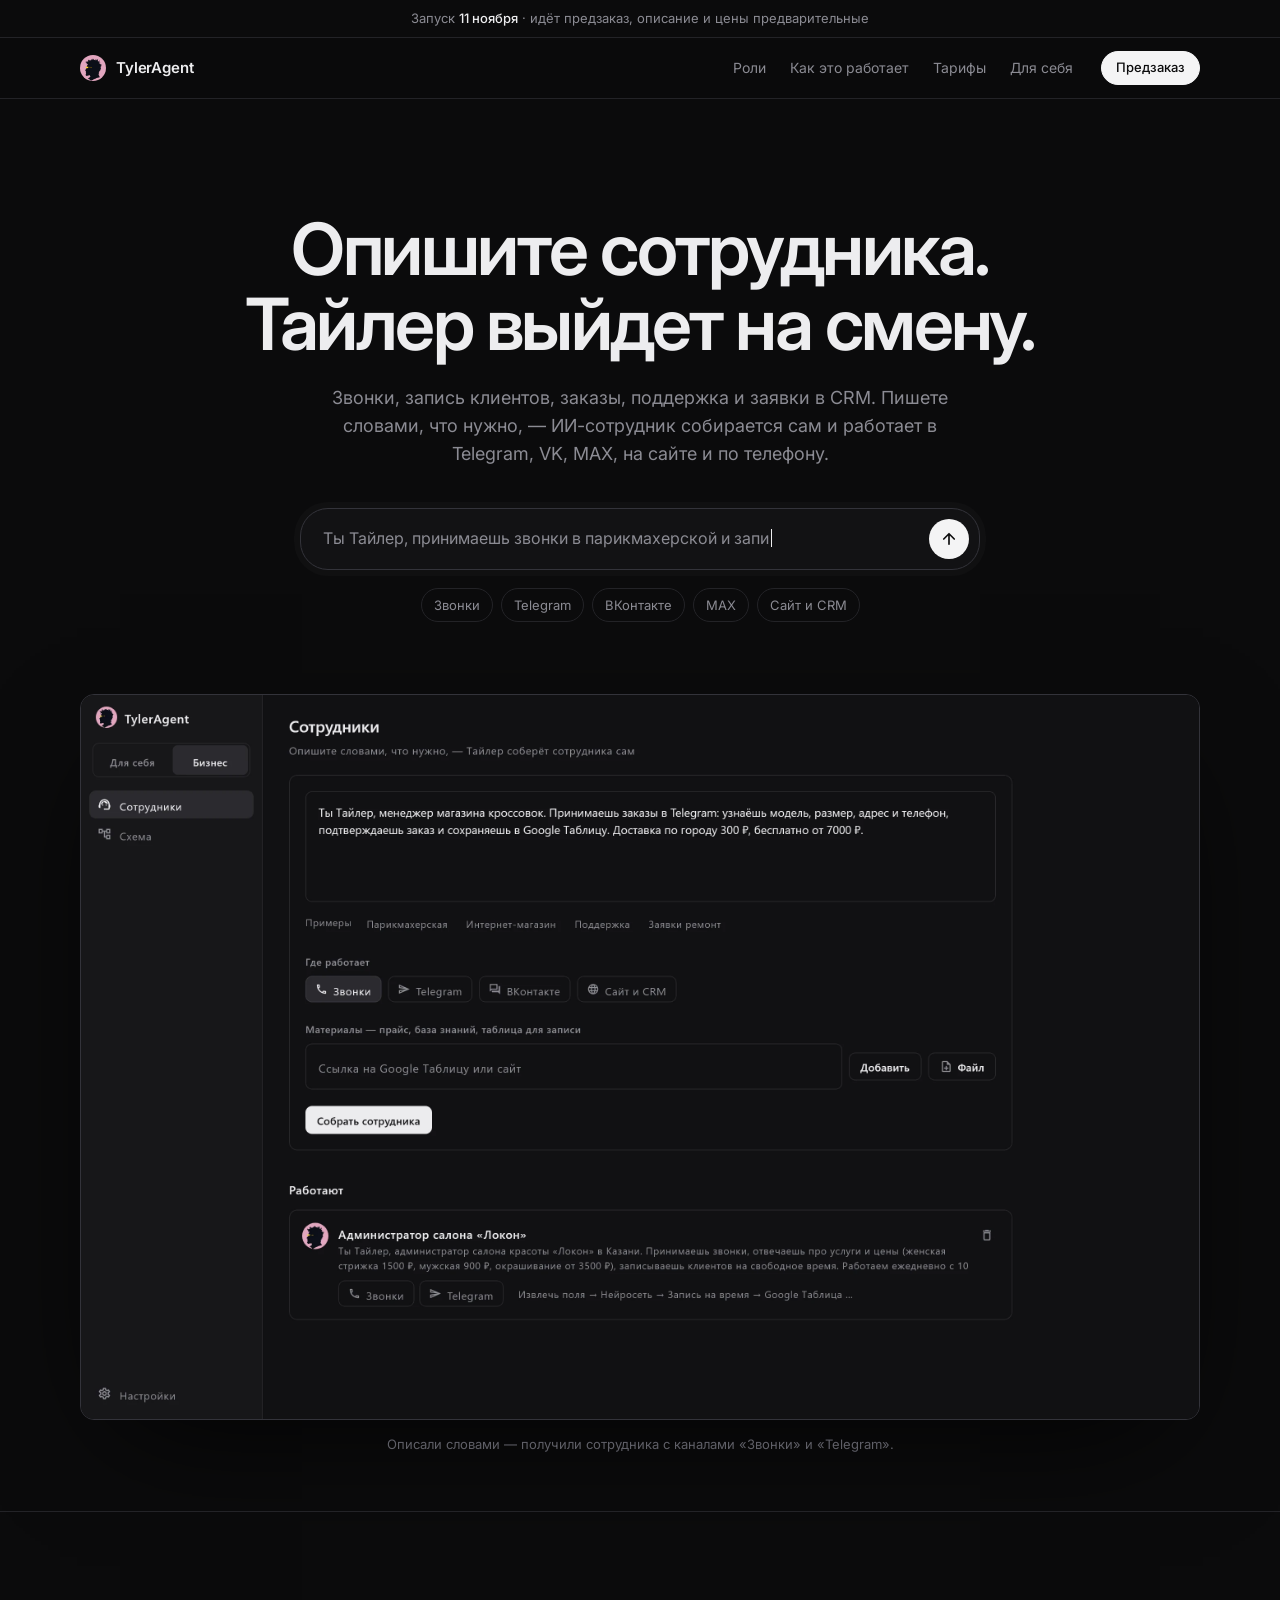
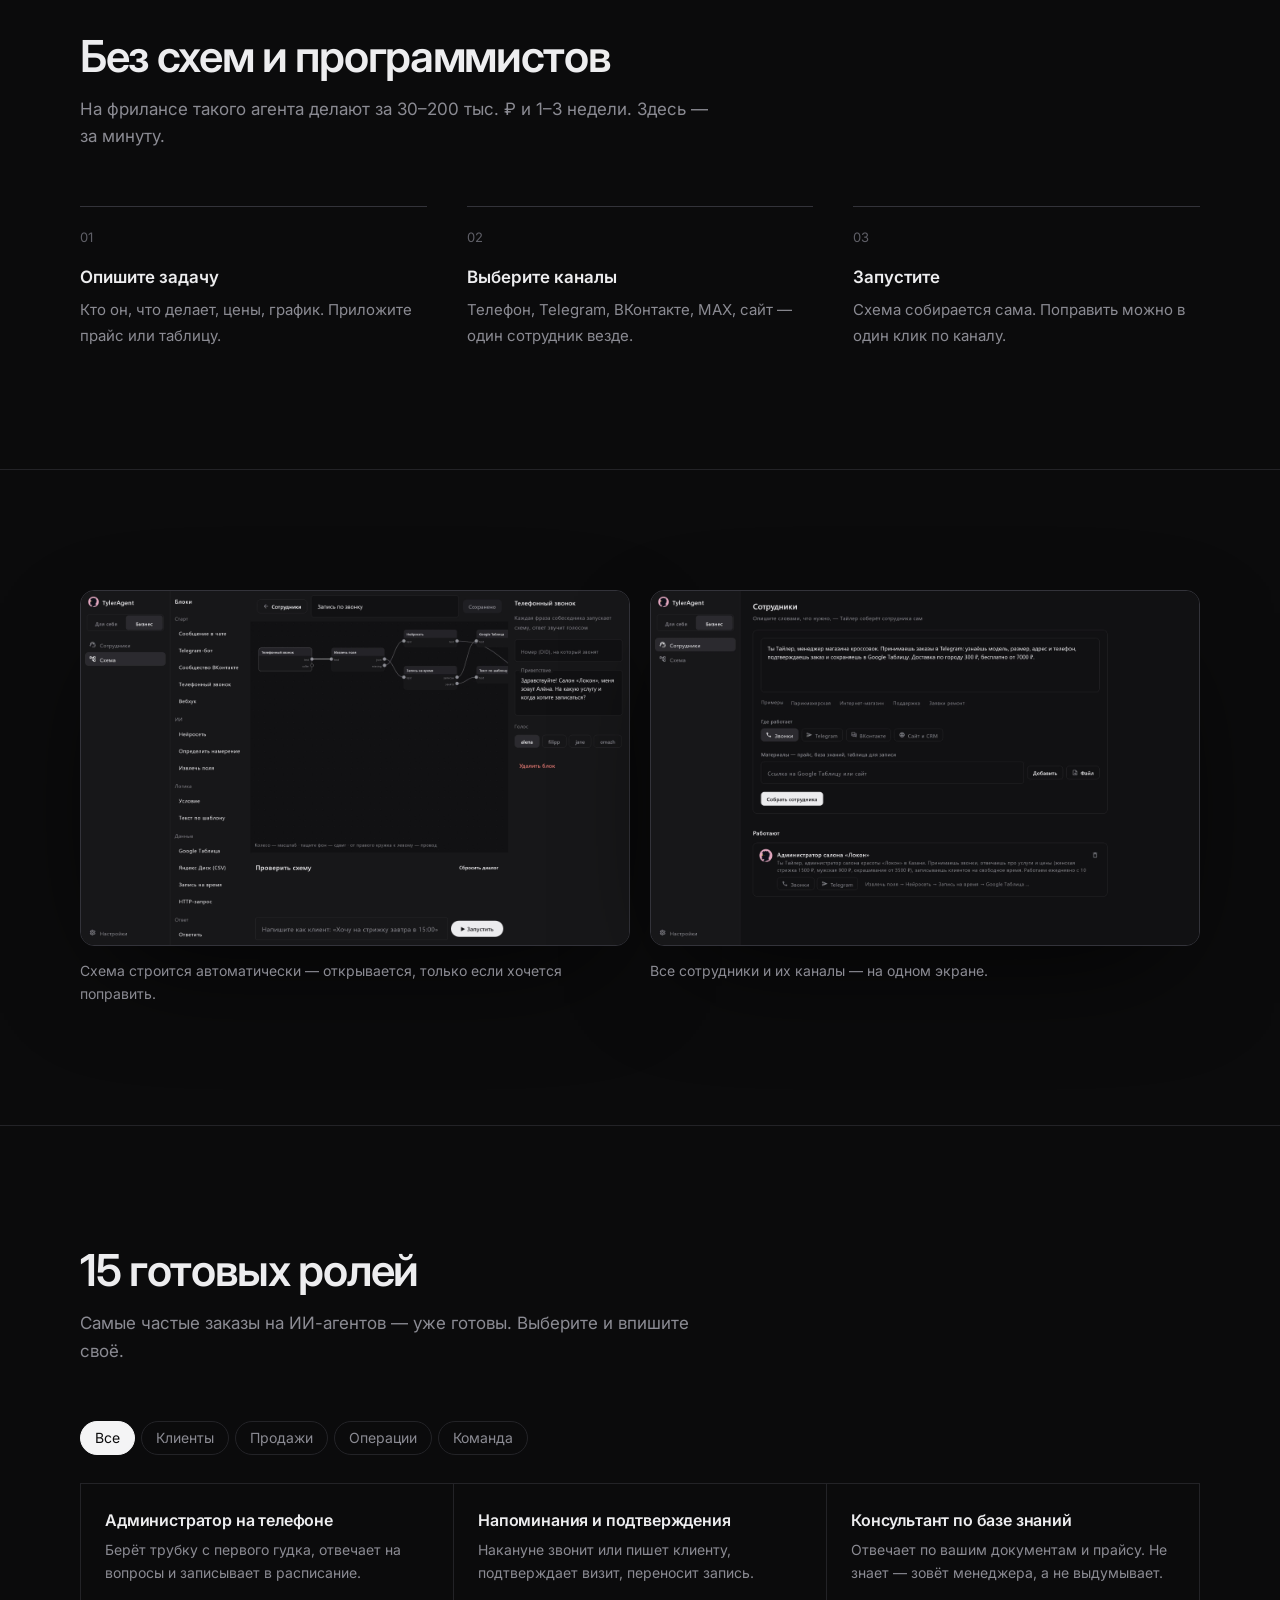
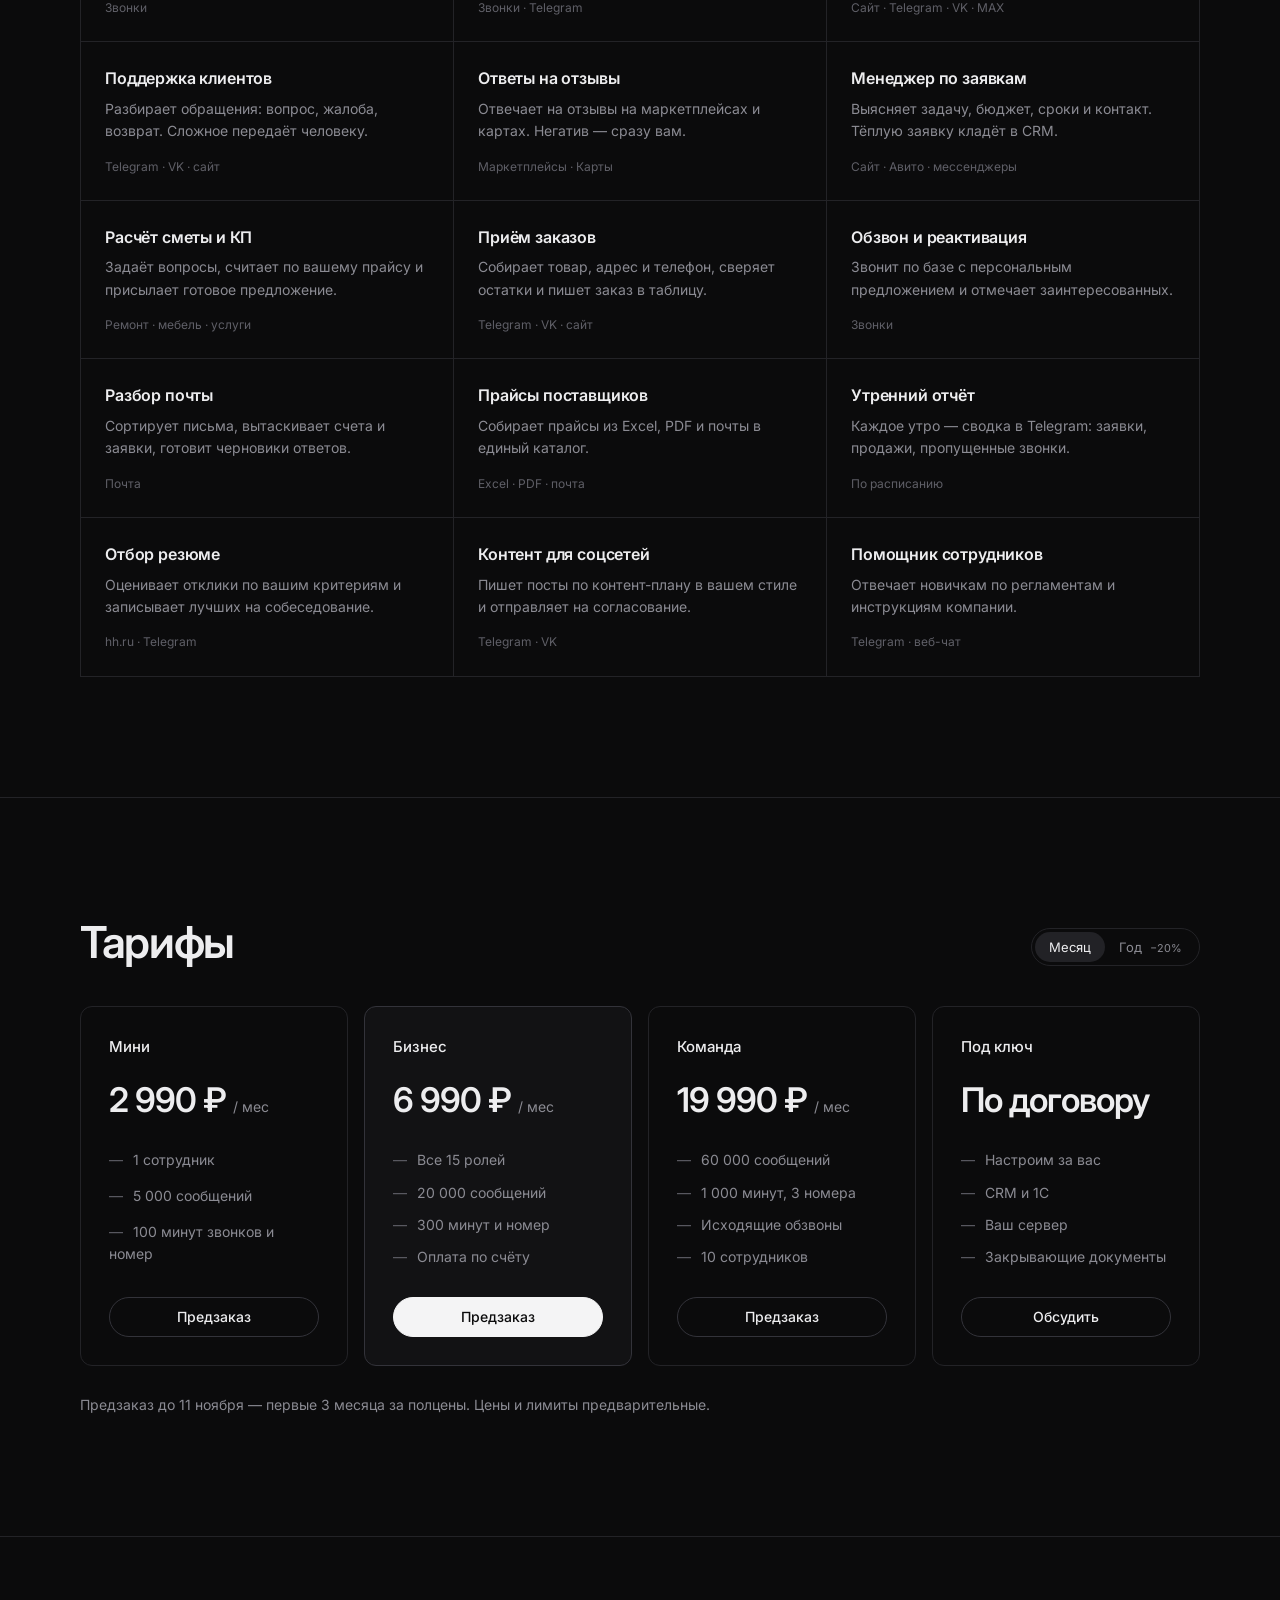
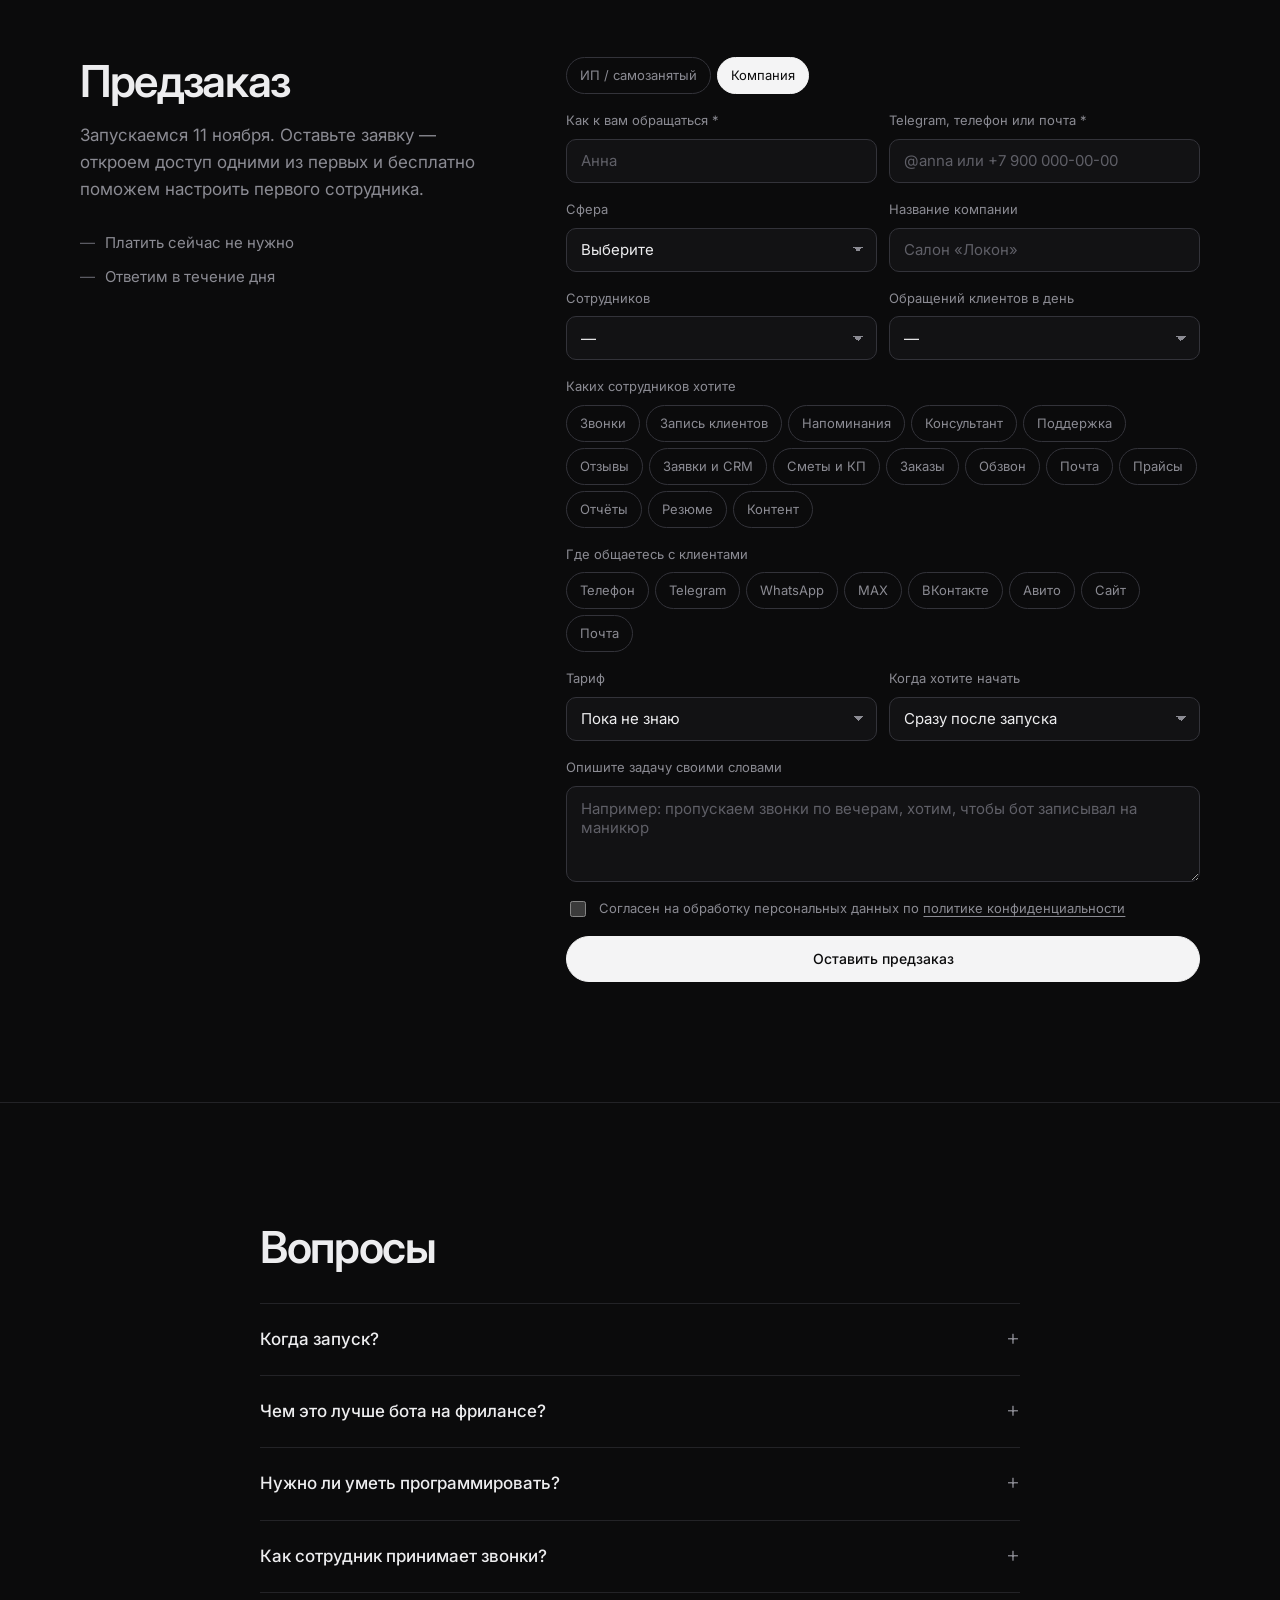
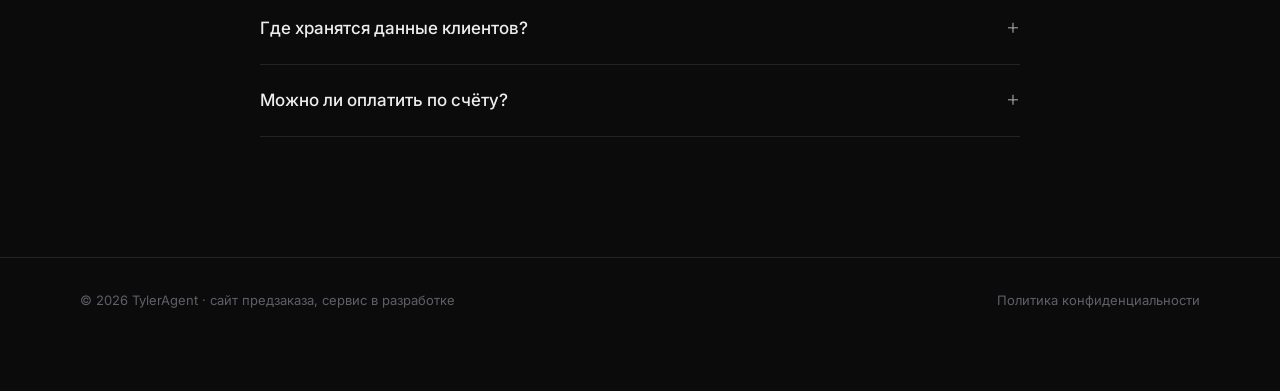
==== commit aa462f6f: "Обновление сайта: минималистичный дизайн" ====
--- a/business.html
+++ b/business.html
@@ -3,37 +3,30 @@
 <head>
   <meta charset="utf-8">
   <meta name="viewport" content="width=device-width, initial-scale=1">
-  <title>TylerAgent для бизнеса — ИИ-сотрудники за 5 минут</title>
-  <meta name="description" content="Готовые ИИ-сотрудники: звонки, запись клиентов, заявки в CRM, заказы, поддержка, сметы. 15 ролей, оплата по счёту. Запуск 11 ноября.">
-  <meta property="og:title" content="TylerAgent для бизнеса — ИИ-сотрудники за 5 минут">
-  <meta property="og:description" content="Готовые ИИ-сотрудники: звонки, запись клиентов, заявки в CRM, заказы, поддержка, сметы. 15 ролей, оплата по счёту. Запуск 11 ноября.">
+  <title>TylerAgent для бизнеса — ИИ-сотрудники из одного описания</title>
+  <meta name="description" content="Опишите словами, что нужно, — TylerAgent соберёт ИИ-сотрудника: звонки, запись клиентов, заказы, поддержка, заявки в CRM. Telegram, VK, MAX, сайт. Запуск 11 ноября.">
+  <meta property="og:title" content="TylerAgent для бизнеса — ИИ-сотрудники из одного описания">
+  <meta property="og:description" content="Звонки, запись, заказы, поддержка — ИИ-сотрудник собирается из описания словами. Запуск 11 ноября.">
   <meta property="og:type" content="website">
+  <meta property="og:image" content="screens/employees.webp">
   <link rel="icon" href="favicon.png" type="image/png">
   <link rel="preconnect" href="https://fonts.googleapis.com">
   <link rel="preconnect" href="https://fonts.gstatic.com" crossorigin>
-  <link href="https://fonts.googleapis.com/css2?family=Manrope:wght@400;500;600;700;800&family=JetBrains+Mono:wght@500&display=swap" rel="stylesheet">
+  <link href="https://fonts.googleapis.com/css2?family=Inter:wght@400;500;600&display=swap" rel="stylesheet">
   <link rel="stylesheet" href="styles.css">
 </head>
 <body>
 
-<!-- ─── Полоса: предварительная версия ─── -->
-<div class="notice">
-  <div class="wrap">Запуск <b>11 ноября</b>. Сейчас идёт предзаказ: описание и цены предварительные. <span class="countdown" data-launch="2026-11-11T12:00:00+03:00"></span></div>
-</div>
-
-<!-- ─── Шапка ─── -->
+<div class="notice">Запуск <b>11 ноября</b> · идёт предзаказ, описание и цены предварительные <span class="countdown" data-launch="2026-11-11T12:00:00+03:00"></span></div>
+
 <header class="top">
   <div class="wrap top__row">
-    <a class="logo" href="business.html">
-      <img class="logo__mark" src="tyler.png" alt="">
-      <span>Tyler<i>Agent</i></span>
-    </a>
+    <a class="logo" href="business.html"><img src="tyler.png" alt="">TylerAgent</a>
     <nav class="top__nav">
-      <a href="#business">Роли</a>
-      <a href="#screens">Приложение</a>
+      <a href="#roles">Роли</a>
+      <a href="#how">Как это работает</a>
       <a href="#pricing">Тарифы</a>
-      <a href="#faq">Вопросы</a>
-      <a href="index.html" class="top__switch">Для себя →</a>
+      <a href="index.html">Для себя</a>
     </nav>
     <a class="btn btn--small" href="#preorder" data-goal="cta_header">Предзаказ</a>
   </div>
@@ -41,102 +34,50 @@
 
 <main>
 
-<!-- ─── Первый экран ─── -->
 <section class="hero">
-  <div class="wrap hero__grid">
-    <div class="hero__text">
-      <span class="pill"><span class="dot"></span> TylerAgent для бизнеса · запуск 11 ноября</span>
-      <h1>ИИ&#8209;сотрудники, которые <em>работают&nbsp;24/7</em></h1>
-      <p class="lead">
-        Готовые ИИ-сотрудники отвечают на звонки, записывают клиентов, принимают заказы и ведут продажи
-        в Telegram, VK, MAX и на сайте. Без программистов: выбрали роль, вписали цены и график — работает.
-      </p>
-      <div class="hero__cta">
-        <a class="btn" href="#preorder" data-goal="cta_hero">Оставить предзаказ</a>
-        <a class="btn btn--ghost" href="#business">Готовые сотрудники</a>
-      </div>
-      <ul class="hero__facts">
-        <li><b>15</b> готовых шаблонов</li>
-        <li><b>24/7</b> на звонках и в чатах</li>
-        <li><b>₽</b> оплата картой и по счёту</li>
-      </ul>
-    </div>
-
-    <!-- Холст: так выглядит схема «запись по звонку» -->
-    <div class="hero__canvas" aria-label="Пример схемы: звонок, извлечение данных, запись, таблица">
-      <svg viewBox="0 0 560 440" class="canvas">
-        <defs>
-          <pattern id="grid" width="22" height="22" patternUnits="userSpaceOnUse">
-            <circle cx="1" cy="1" r="1" fill="var(--grid)"/>
-          </pattern>
-        </defs>
-        <rect width="560" height="440" rx="22" fill="var(--ink-1)"/>
-        <rect width="560" height="440" rx="22" fill="url(#grid)"/>
-
-        <g fill="none" stroke-width="2.5">
-          <path class="wire" d="M196 98 C 250 98, 240 196, 300 196"/>
-          <path class="wire wire--live" d="M196 98 C 250 98, 240 196, 300 196"/>
-          <path class="wire" d="M456 196 C 520 196, 500 300, 380 304 C 300 306, 260 300, 236 316"/>
-          <path class="wire wire--live wire--d2" d="M456 196 C 520 196, 500 300, 380 304 C 300 306, 260 300, 236 316"/>
-          <path class="wire" d="M196 352 C 250 352, 260 390, 316 390"/>
-          <path class="wire wire--live wire--d3" d="M196 352 C 250 352, 260 390, 316 390"/>
-        </g>
-
-        <g class="node" transform="translate(36 56)">
-          <rect width="160" height="84" rx="14"/>
-          <rect width="160" height="30" rx="14" class="node__head node__head--trigger"/>
-          <rect y="16" width="160" height="14" class="node__head node__head--trigger"/>
-          <text x="14" y="20" class="node__title">📞 Звонок</text>
-          <text x="14" y="52" class="node__sub">+7 (812) 000-00-00</text>
-          <text x="14" y="70" class="node__sub">«Здравствуйте, салон…»</text>
-          <circle cx="160" cy="42" r="6" class="port"/>
-        </g>
-        <g class="node" transform="translate(300 154)">
-          <rect width="156" height="84" rx="14"/>
-          <rect width="156" height="30" rx="14" class="node__head node__head--ai"/>
-          <rect y="16" width="156" height="14" class="node__head node__head--ai"/>
-          <text x="14" y="20" class="node__title">✨ Извлечь поля</text>
-          <text x="14" y="52" class="node__sub">имя · услуга · время</text>
-          <text x="14" y="70" class="node__sub">модель: GPT-4o</text>
-          <circle cx="0" cy="42" r="6" class="port"/>
-          <circle cx="156" cy="42" r="6" class="port"/>
-        </g>
-        <g class="node" transform="translate(36 290)">
-          <rect width="160" height="84" rx="14"/>
-          <rect width="160" height="30" rx="14" class="node__head node__head--data"/>
-          <rect y="16" width="160" height="14" class="node__head node__head--data"/>
-          <text x="14" y="20" class="node__title">🗓 Запись на время</text>
-          <text x="14" y="52" class="node__sub">10:00–20:00, по 60 мин</text>
-          <text x="14" y="70" class="node__sub ok">✓ 2 ноября, 15:00</text>
-          <circle cx="160" cy="62" r="6" class="port"/>
-        </g>
-        <g class="node" transform="translate(316 350)">
-          <rect width="200" height="64" rx="14"/>
-          <rect width="200" height="30" rx="14" class="node__head node__head--data"/>
-          <rect y="16" width="200" height="14" class="node__head node__head--data"/>
-          <text x="14" y="20" class="node__title">📊 Google Таблица</text>
-          <text x="14" y="50" class="node__sub">+1 строка · Анна · стрижка</text>
-          <circle cx="0" cy="40" r="6" class="port"/>
-        </g>
-      </svg>
-      <div class="bubble bubble--in">Хочу на стрижку завтра в три. Я Анна</div>
-      <div class="bubble bubble--out">Анна, записал вас на 2 ноября, 15:00. Ждём!</div>
-    </div>
-  </div>
-</section>
-
-<!-- ─── Для бизнеса: готовые сотрудники ─── -->
-<section class="section" id="business">
+  <div class="wrap">
+    <h1>Опишите сотрудника.<br>Тайлер выйдет на смену.</h1>
+    <p class="lead">Звонки, запись клиентов, заказы, поддержка и заявки в CRM. Пишете словами, что нужно, — ИИ-сотрудник собирается сам и работает в Telegram, VK, MAX, на сайте и по телефону.</p>
+
+    <a class="prompt" href="#preorder" data-goal="cta_prompt">
+      <span class="prompt__text" data-phrases='["Ты Тайлер, принимаешь звонки в парикмахерской и записываешь клиентов","Принимай заказы в Telegram и сохраняй их в Google Таблицу","Отвечай клиентам по прайсу и передавай заявки в CRM","Звони накануне и подтверждай запись к стоматологу"]'></span>
+      <span class="prompt__go"><svg viewBox="0 0 24 24" fill="none" stroke="#0b0b0c" stroke-width="2.2" stroke-linecap="round" stroke-linejoin="round"><path d="M12 19V5M5 12l7-7 7 7"/></svg></span>
+    </a>
+    <div class="chips"><span>Звонки</span><span>Telegram</span><span>ВКонтакте</span><span>MAX</span><span>Сайт и CRM</span></div>
+  </div>
+  <div class="shot"><img src="screens/employees.webp" alt="Экран «Сотрудники»: описание словами и готовый администратор салона" width="2720" height="1760"></div>
+  <p class="caption">Описали словами — получили сотрудника с каналами «Звонки» и «Telegram».</p>
+</section>
+
+<section class="section" id="how">
   <div class="wrap">
     <div class="section__head">
-      <div>
-        <span class="kicker">Для бизнеса</span>
-        <h2>Тайлер выходит на работу: 15 готовых ролей</h2>
-      </div>
-      <p class="muted">На фрилансе такого агента делают под заказ за <b class="hl">30–200 тыс. ₽</b> и 1–3 недели.
-        У нас это шаблон: выбрали, вписали свои цены и график — и он работает.</p>
-    </div>
-
+      <h2>Без схем и программистов</h2>
+      <p>На фрилансе такого агента делают за 30–200 тыс. ₽ и 1–3 недели. Здесь — за минуту.</p>
+    </div>
+    <ol class="steps">
+      <li><b>Опишите задачу</b><span>Кто он, что делает, цены, график. Приложите прайс или таблицу.</span></li>
+      <li><b>Выберите каналы</b><span>Телефон, Telegram, ВКонтакте, MAX, сайт — один сотрудник везде.</span></li>
+      <li><b>Запустите</b><span>Схема собирается сама. Поправить можно в один клик по каналу.</span></li>
+    </ol>
+  </div>
+</section>
+
+<section class="section">
+  <div class="wrap">
+    <div class="pair">
+      <figure><div class="shot"><img src="screens/canvas.webp" alt="Схема сотрудника" loading="lazy" width="2720" height="1760"></div><figcaption>Схема строится автоматически — открывается, только если хочется поправить.</figcaption></figure>
+      <figure><div class="shot"><img src="screens/employees.webp" alt="Сотрудники" loading="lazy" width="2720" height="1760"></div><figcaption>Все сотрудники и их каналы — на одном экране.</figcaption></figure>
+    </div>
+  </div>
+</section>
+
+<section class="section" id="roles">
+  <div class="wrap">
+    <div class="section__head">
+      <h2>15 готовых ролей</h2>
+      <p>Самые частые заказы на ИИ-агентов — уже готовы. Выберите и впишите своё.</p>
+    </div>
     <div class="filters" role="tablist">
       <button class="filter is-on" data-dept="all">Все</button>
       <button class="filter" data-dept="clients">Клиенты</button>
@@ -144,263 +85,78 @@
       <button class="filter" data-dept="ops">Операции</button>
       <button class="filter" data-dept="team">Команда</button>
     </div>
-
     <div class="agents">
-      <article class="agent" data-dept="clients">
-        <div class="agent__ico">📞</div>
-        <h3>Администратор на телефоне</h3>
-        <p>Берёт трубку с первого гудка, отвечает на вопросы и записывает в расписание. Салоны, клиники, автосервисы.</p>
-        <div class="agent__ch">Звонки</div>
-      </article>
-      <article class="agent" data-dept="clients">
-        <div class="agent__ico">🔔</div>
-        <h3>Напоминания и подтверждения</h3>
-        <p>Накануне звонит или пишет клиенту, подтверждает визит, переносит запись. Меньше неявок.</p>
-        <div class="agent__ch">Звонки · Telegram</div>
-      </article>
-      <article class="agent" data-dept="clients">
-        <div class="agent__ico">📚</div>
-        <h3>Консультант по базе знаний</h3>
-        <p>Отвечает по вашим PDF, Word, прайсам и сайту. Не знает ответа — зовёт менеджера, а не выдумывает.</p>
-        <div class="agent__ch">Сайт · Telegram · VK · MAX</div>
-      </article>
-      <article class="agent" data-dept="clients">
-        <div class="agent__ico">💬</div>
-        <h3>Поддержка клиентов</h3>
-        <p>Разбирает обращения: вопрос, жалоба, возврат. Отвечает сам, сложное передаёт человеку с историей.</p>
-        <div class="agent__ch">Telegram · VK · сайт</div>
-      </article>
-      <article class="agent" data-dept="clients">
-        <div class="agent__ico">⭐</div>
-        <h3>Ответы на отзывы</h3>
-        <p>Вежливо отвечает на отзывы на Wildberries, Ozon и Яндекс Картах. Негатив — сразу вам в Telegram.</p>
-        <div class="agent__ch">Маркетплейсы · Карты</div>
-      </article>
-
-      <article class="agent" data-dept="sales">
-        <div class="agent__ico">🎯</div>
-        <h3>Менеджер по заявкам</h3>
-        <p>Квалифицирует лида: задача, бюджет, сроки, контакт. Тёплую заявку кладёт в amoCRM или Битрикс24.</p>
-        <div class="agent__ch">Сайт · Авито · мессенджеры</div>
-      </article>
-      <article class="agent" data-dept="sales">
-        <div class="agent__ico">🧮</div>
-        <h3>Расчёт сметы и КП</h3>
-        <p>Задаёт клиенту вопросы, считает по вашему прайсу и присылает готовое коммерческое предложение.</p>
-        <div class="agent__ch">Ремонт · мебель · услуги</div>
-      </article>
-      <article class="agent" data-dept="sales">
-        <div class="agent__ico">🛒</div>
-        <h3>Приём заказов</h3>
-        <p>Собирает товар, адрес и телефон, сверяет остатки в 1С или МойСклад и пишет заказ в таблицу.</p>
-        <div class="agent__ch">Telegram · VK · сайт</div>
-      </article>
-      <article class="agent" data-dept="sales">
-        <div class="agent__ico">📤</div>
-        <h3>Обзвон и реактивация</h3>
-        <p>Звонит по базе старых клиентов с персональным предложением и отмечает, кто заинтересовался.</p>
-        <div class="agent__ch">Звонки</div>
-      </article>
-
-      <article class="agent" data-dept="ops">
-        <div class="agent__ico">📧</div>
-        <h3>Разбор почты</h3>
-        <p>Сортирует входящие письма, вытаскивает счета и заявки, готовит черновики ответов на проверку.</p>
-        <div class="agent__ch">Почта</div>
-      </article>
-      <article class="agent" data-dept="ops">
-        <div class="agent__ico">📑</div>
-        <h3>Прайсы поставщиков</h3>
-        <p>Собирает прайсы из Excel, PDF и почты в единый каталог. Без выдуманных характеристик.</p>
-        <div class="agent__ch">Excel · PDF · почта</div>
-      </article>
-      <article class="agent" data-dept="ops">
-        <div class="agent__ico">📈</div>
-        <h3>Утренний отчёт</h3>
-        <p>Каждое утро присылает в Telegram сводку: заявки, продажи, пропущенные звонки, что требует внимания.</p>
-        <div class="agent__ch">По расписанию</div>
-      </article>
-
-      <article class="agent" data-dept="team">
-        <div class="agent__ico">👥</div>
-        <h3>Отбор резюме</h3>
-        <p>Оценивает отклики по вашим критериям, задаёт кандидатам вопросы и записывает лучших на собеседование.</p>
-        <div class="agent__ch">hh.ru · Telegram</div>
-      </article>
-      <article class="agent" data-dept="team">
-        <div class="agent__ico">📝</div>
-        <h3>Контент для соцсетей</h3>
-        <p>Пишет посты для Telegram и VK по контент-плану в вашем стиле и отправляет на согласование.</p>
-        <div class="agent__ch">Telegram · VK</div>
-      </article>
-      <article class="agent" data-dept="team">
-        <div class="agent__ico">🧠</div>
-        <h3>Помощник сотрудников</h3>
-        <p>Отвечает новичкам по регламентам и инструкциям компании. Можно развернуть на вашем сервере.</p>
-        <div class="agent__ch">Telegram · веб-чат</div>
-      </article>
-    </div>
-
-    <div class="build">
-      <div>
-        <h3>Нет нужного шаблона? Соберите своего</h3>
-        <p class="muted">На холсте: блоки «звонок», «нейросеть», «условие», «таблица», «CRM» соединяются проводами. Без программиста.</p>
-      </div>
-      <a class="btn btn--ghost" href="#preorder" data-goal="cta_custom">Описать свою задачу</a>
-    </div>
-  </div>
-</section>
-
-<!-- ─── Экраны приложения для бизнеса ─── -->
-<section class="section section--alt" id="screens">
-  <div class="wrap">
-    <div class="section__head">
-      <div><span class="kicker">Приложение</span><h2>Всё управление — в одном окне</h2></div>
-      <p class="muted">Включаете роль, правите сценарий на холсте и видите каждый звонок и заявку. Экраны предварительные.</p>
-    </div>
-    <div class="shots">
-      <figure class="shot shot--wide">
-        <div class="win">
-          <div class="win__bar"><i></i><i></i><i></i><span>TylerAgent — Запись по звонку</span></div>
-          <div class="win__body editor">
-            <aside class="editor__palette">
-              <b>Старт</b><span>📞 Звонок</span><span>✈️ Telegram</span><span>🟦 ВКонтакте</span>
-              <b>ИИ</b><span>🧠 Нейросеть</span><span>🔀 Намерение</span><span>✨ Извлечь поля</span>
-              <b>Данные</b><span>🗓 Запись</span><span>📊 Таблица</span><span>🔌 CRM</span>
-            </aside>
-            <div class="editor__canvas">
-              <svg viewBox="0 0 420 260" aria-hidden="true">
-                <g fill="none" stroke="#c6f432" stroke-width="2">
-                  <path d="M118 52 C 160 52, 150 120, 190 120"/><path d="M302 120 C 340 120, 330 200, 290 200 C 250 200, 250 210, 222 210"/>
-                  <path d="M118 210 C 140 210, 140 236, 160 236" stroke="#3a4766"/>
-                </g>
-                <g font-family="Manrope, sans-serif" font-size="11" fill="#eef1f7">
-                  <rect x="14" y="30" width="104" height="44" rx="9" fill="#141a28" stroke="#263046"/><rect x="14" y="30" width="104" height="16" rx="9" fill="#2b2340"/><text x="24" y="42" font-weight="700">📞 Звонок</text><text x="24" y="62" fill="#98a2b8" font-size="9">«Салон Локон…»</text>
-                  <rect x="190" y="98" width="112" height="44" rx="9" fill="#141a28" stroke="#c6f432"/><rect x="190" y="98" width="112" height="16" rx="9" fill="#1f2a44"/><text x="200" y="110" font-weight="700">✨ Извлечь поля</text><text x="200" y="130" fill="#98a2b8" font-size="9">имя · услуга · время</text>
-                  <rect x="118" y="188" width="104" height="44" rx="9" fill="#141a28" stroke="#263046"/><rect x="118" y="188" width="104" height="16" rx="9" fill="#1d3326"/><text x="128" y="200" font-weight="700">🗓 Запись</text><text x="128" y="220" fill="#6ee7a8" font-size="9">✓ 15:00 свободно</text>
-                  <rect x="14" y="188" width="104" height="44" rx="9" fill="#141a28" stroke="#263046" opacity=".5"/><text x="24" y="214" fill="#98a2b8">📊 Таблица</text>
-                </g>
-              </svg>
-            </div>
-            <aside class="editor__inspector">
-              <b>✨ Извлечь поля</b>
-              <label>Поля<span>name, service, datetime</span></label>
-              <label>Модель<span>GPT-4o-mini ▾</span></label>
-              <label>Выходы<span class="pills"><i>json</i><i>missing</i></span></label>
-              <div class="editor__run">▶ Тест</div>
-            </aside>
-          </div>
-        </div>
-        <figcaption>Холст: сценарий агента из блоков и проводов</figcaption>
-      </figure>
-
-      <figure class="shot">
-        <div class="win win--tall">
-          <div class="win__bar"><i></i><i></i><i></i><span>Журнал</span></div>
-          <div class="win__body journal">
-            <div class="tiles"><div><b>128</b>звонков</div><div><b>46</b>записей</div><div><b>0</b>пропущено</div></div>
-            <div class="row"><span>14:32</span><span>+7 912 •••-45-10</span><em class="ok">Записан</em></div>
-            <div class="row"><span>14:05</span><span>@maria_k</span><em class="ok">Заказ</em></div>
-            <div class="row"><span>13:47</span><span>+7 903 •••-02-77</span><em>Вопрос</em></div>
-            <div class="row"><span>13:12</span><span>ВКонтакте</span><em class="warn">Оператор</em></div>
-            <div class="row"><span>12:58</span><span>+7 921 •••-61-33</span><em class="ok">Записан</em></div>
-          </div>
-        </div>
-        <figcaption>Журнал звонков и заявок в реальном времени</figcaption>
-      </figure>
-
-      <figure class="shot">
-        <div class="win win--tall">
-          <div class="win__bar"><i></i><i></i><i></i><span>Роли</span></div>
-          <div class="win__body roles">
-            <div class="role is-on"><span>📞</span><b>Администратор на телефоне</b><i class="toggle"></i></div>
-            <div class="role is-on"><span>🔔</span><b>Напоминания</b><i class="toggle"></i></div>
-            <div class="role"><span>🎯</span><b>Менеджер по заявкам</b><i class="toggle"></i></div>
-            <div class="role is-on"><span>⭐</span><b>Ответы на отзывы</b><i class="toggle"></i></div>
-            <div class="role"><span>🧮</span><b>Сметы и КП</b><i class="toggle"></i></div>
-          </div>
-        </div>
-        <figcaption>Роли включаются одним переключателем</figcaption>
-      </figure>
-    </div>
-  </div>
-</section>
-
-<!-- ─── Платформа ─── -->
-<section class="section" id="platform">
-  <div class="wrap">
-    <div class="section__head"><h2>Что внутри</h2></div>
-    <div class="features">
-      <div class="feature"><h4>Холст из блоков</h4><p>Перетаскиваете блоки, соединяете проводами — и видите, как течёт разговор.</p></div>
-      <div class="feature"><h4>Лучшие модели</h4><p>GPT, Claude, Gemini и DeepSeek с оплатой в рублях. Или свой ключ DeepSeek.</p></div>
-      <div class="feature"><h4>Голос и звонки</h4><p>Распознаёт речь, отвечает живым голосом, принимает и совершает звонки.</p></div>
-      <div class="feature"><h4>Все каналы</h4><p>Telegram, ВКонтакте, MAX, виджет на сайте, телефон. Один агент — везде.</p></div>
-      <div class="feature"><h4>Ваши системы</h4><p>Google Таблицы, Яндекс Диск, amoCRM, Битрикс24, 1С — и любой API.</p></div>
-      <div class="feature"><h4>Данные в России</h4><p>Серверы и распознавание речи в РФ. Можно развернуть у себя.</p></div>
-    </div>
-  </div>
-</section>
-
-<!-- ─── Тарифы ─── -->
-<section class="section section--alt" id="pricing">
-  <div class="wrap">
-    <div class="section__head">
+      <article class="agent" data-dept="clients"><h3>Администратор на телефоне</h3><p>Берёт трубку с первого гудка, отвечает на вопросы и записывает в расписание.</p><div class="agent__ch">Звонки</div></article>
+      <article class="agent" data-dept="clients"><h3>Напоминания и подтверждения</h3><p>Накануне звонит или пишет клиенту, подтверждает визит, переносит запись.</p><div class="agent__ch">Звонки · Telegram</div></article>
+      <article class="agent" data-dept="clients"><h3>Консультант по базе знаний</h3><p>Отвечает по вашим документам и прайсу. Не знает — зовёт менеджера, а не выдумывает.</p><div class="agent__ch">Сайт · Telegram · VK · MAX</div></article>
+      <article class="agent" data-dept="clients"><h3>Поддержка клиентов</h3><p>Разбирает обращения: вопрос, жалоба, возврат. Сложное передаёт человеку.</p><div class="agent__ch">Telegram · VK · сайт</div></article>
+      <article class="agent" data-dept="clients"><h3>Ответы на отзывы</h3><p>Отвечает на отзывы на маркетплейсах и картах. Негатив — сразу вам.</p><div class="agent__ch">Маркетплейсы · Карты</div></article>
+      <article class="agent" data-dept="sales"><h3>Менеджер по заявкам</h3><p>Выясняет задачу, бюджет, сроки и контакт. Тёплую заявку кладёт в CRM.</p><div class="agent__ch">Сайт · Авито · мессенджеры</div></article>
+      <article class="agent" data-dept="sales"><h3>Расчёт сметы и КП</h3><p>Задаёт вопросы, считает по вашему прайсу и присылает готовое предложение.</p><div class="agent__ch">Ремонт · мебель · услуги</div></article>
+      <article class="agent" data-dept="sales"><h3>Приём заказов</h3><p>Собирает товар, адрес и телефон, сверяет остатки и пишет заказ в таблицу.</p><div class="agent__ch">Telegram · VK · сайт</div></article>
+      <article class="agent" data-dept="sales"><h3>Обзвон и реактивация</h3><p>Звонит по базе с персональным предложением и отмечает заинтересованных.</p><div class="agent__ch">Звонки</div></article>
+      <article class="agent" data-dept="ops"><h3>Разбор почты</h3><p>Сортирует письма, вытаскивает счета и заявки, готовит черновики ответов.</p><div class="agent__ch">Почта</div></article>
+      <article class="agent" data-dept="ops"><h3>Прайсы поставщиков</h3><p>Собирает прайсы из Excel, PDF и почты в единый каталог.</p><div class="agent__ch">Excel · PDF · почта</div></article>
+      <article class="agent" data-dept="ops"><h3>Утренний отчёт</h3><p>Каждое утро — сводка в Telegram: заявки, продажи, пропущенные звонки.</p><div class="agent__ch">По расписанию</div></article>
+      <article class="agent" data-dept="team"><h3>Отбор резюме</h3><p>Оценивает отклики по вашим критериям и записывает лучших на собеседование.</p><div class="agent__ch">hh.ru · Telegram</div></article>
+      <article class="agent" data-dept="team"><h3>Контент для соцсетей</h3><p>Пишет посты по контент-плану в вашем стиле и отправляет на согласование.</p><div class="agent__ch">Telegram · VK</div></article>
+      <article class="agent" data-dept="team"><h3>Помощник сотрудников</h3><p>Отвечает новичкам по регламентам и инструкциям компании.</p><div class="agent__ch">Telegram · веб-чат</div></article>
+    </div>
+  </div>
+</section>
+
+<section class="section" id="pricing">
+  <div class="wrap">
+    <div class="pricing-head">
       <h2>Тарифы</h2>
       <div class="switch">
         <button class="switch__btn is-on" data-period="month">Месяц</button>
         <button class="switch__btn" data-period="year">Год <small>−20%</small></button>
       </div>
     </div>
-
-    <p class="early">🎁 Оставьте предзаказ до 11 ноября — <b>первые 3 месяца за полцены</b> на любом платном тарифе.
-      <span class="muted">Цены и лимиты предварительные и могут уточниться к запуску.</span></p>
-
     <div class="plans plans--4">
       <div class="plan">
         <h4>Мини</h4>
         <div class="price" data-month="2990">2 990 ₽</div>
-        <ul><li>1 роль: бот или телефон</li><li>5 000 сообщений</li><li>100 минут звонков и номер</li><li>Для салона, мастерской, кафе</li></ul>
+        <ul><li>1 сотрудник</li><li>5 000 сообщений</li><li>100 минут звонков и номер</li></ul>
         <a class="btn btn--ghost" href="#preorder" data-plan="mini">Предзаказ</a>
       </div>
       <div class="plan plan--hot">
-        <span class="plan__badge">Популярный</span>
         <h4>Бизнес</h4>
         <div class="price" data-month="6990">6 990 ₽</div>
-        <ul><li>Все 15 ролей</li><li>20 000 сообщений</li><li>300 минут ИИ-оператора и номер</li><li>3 сотрудника, оплата по счёту</li></ul>
+        <ul><li>Все 15 ролей</li><li>20 000 сообщений</li><li>300 минут и номер</li><li>Оплата по счёту</li></ul>
         <a class="btn" href="#preorder" data-plan="business">Предзаказ</a>
       </div>
       <div class="plan">
         <h4>Команда</h4>
         <div class="price" data-month="19990">19 990 ₽</div>
-        <ul><li>60 000 сообщений</li><li>1 000 минут, 3 номера</li><li>Исходящие обзвоны</li><li>10 сотрудников, приоритет</li></ul>
+        <ul><li>60 000 сообщений</li><li>1 000 минут, 3 номера</li><li>Исходящие обзвоны</li><li>10 сотрудников</li></ul>
         <a class="btn btn--ghost" href="#preorder" data-plan="team">Предзаказ</a>
       </div>
       <div class="plan">
         <h4>Под ключ</h4>
         <div class="price">По договору</div>
-        <ul><li>Настроим агента за вас</li><li>Интеграции с CRM и 1С</li><li>Установка на ваш сервер</li><li>Договор и закрывающие документы</li></ul>
+        <ul><li>Настроим за вас</li><li>CRM и 1С</li><li>Ваш сервер</li><li>Закрывающие документы</li></ul>
         <a class="btn btn--ghost" href="#preorder" data-plan="enterprise">Обсудить</a>
       </div>
     </div>
-  </div>
-</section>
-
-<!-- ─── Предзаказ ─── -->
+    <p class="note">Предзаказ до 11 ноября — первые 3 месяца за полцены. Цены и лимиты предварительные.</p>
+  </div>
+</section>
+
 <section class="section" id="preorder">
   <div class="wrap preorder">
     <div class="preorder__intro">
       <h2>Предзаказ</h2>
-      <p class="lead">Запускаемся <b>11 ноября</b>. Оставьте заявку — откроем доступ одними из первых и закрепим скидку 50% на 3 месяца.</p>
+      <p>Запускаемся 11 ноября. Оставьте заявку — откроем доступ одними из первых и бесплатно поможем настроить первого сотрудника.</p>
       <ul class="checks">
         <li>Платить сейчас не нужно</li>
-        <li>Бизнесу бесплатно поможем настроить первого агента</li>
         <li>Ответим в течение дня</li>
+        
       </ul>
     </div>
-
     <form class="form" id="preorder-form" novalidate>
       <div class="form__who" role="radiogroup" aria-label="Для кого">
-        <label class="chip"><input type="radio" name="segment" value="personal"><span>Для себя</span></label>
         <label class="chip"><input type="radio" name="segment" value="self-employed"><span>ИП / самозанятый</span></label>
         <label class="chip"><input type="radio" name="segment" value="company" checked><span>Компания</span></label>
       </div>
@@ -485,31 +241,6 @@
         </div>
       </fieldset>
 
-      <fieldset class="field" data-personal hidden>
-        <span>Для чего помощник</span>
-        <div class="tags">
-          <label class="chip"><input type="checkbox" name="tasks" value="p_chat"><span>Ответы на вопросы</span></label>
-          <label class="chip"><input type="checkbox" name="tasks" value="p_voice"><span>Разговор голосом</span></label>
-          <label class="chip"><input type="checkbox" name="tasks" value="p_search"><span>Поиск</span></label>
-          <label class="chip"><input type="checkbox" name="tasks" value="p_study"><span>Учёба</span></label>
-          <label class="chip"><input type="checkbox" name="tasks" value="p_work"><span>Работа и тексты</span></label>
-          <label class="chip"><input type="checkbox" name="tasks" value="p_code"><span>Код</span></label>
-          <label class="chip"><input type="checkbox" name="tasks" value="p_docs"><span>Фото и документы</span></label>
-        </div>
-      </fieldset>
-
-      <fieldset class="field" data-personal hidden>
-        <span>Чем пользуетесь сейчас</span>
-        <div class="tags">
-          <label class="chip"><input type="checkbox" name="current" value="chatgpt"><span>ChatGPT</span></label>
-          <label class="chip"><input type="checkbox" name="current" value="deepseek"><span>DeepSeek</span></label>
-          <label class="chip"><input type="checkbox" name="current" value="alice"><span>Алиса</span></label>
-          <label class="chip"><input type="checkbox" name="current" value="gigachat"><span>GigaChat</span></label>
-          <label class="chip"><input type="checkbox" name="current" value="claude"><span>Claude</span></label>
-          <label class="chip"><input type="checkbox" name="current" value="none"><span>Ничем</span></label>
-        </div>
-      </fieldset>
-
       <div class="row">
         <label class="field"><span>Тариф</span>
           <select name="plan">
@@ -547,26 +278,23 @@
       <button class="btn btn--wide" type="submit">Оставить предзаказ</button>
       <p class="form__error" role="alert" hidden></p>
     </form>
-
     <div class="thanks" id="thanks" hidden>
       <div class="thanks__ico">✓</div>
-      <h3>Заявка принята!</h3>
-      <p>Спасибо<span id="thanks-name"></span>! Напишем вам до запуска 11 ноября и откроем доступ одними из первых.</p>
-    </div>
-  </div>
-</section>
-
-<!-- ─── Вопросы ─── -->
-<section class="section section--alt" id="faq">
-  <div class="wrap faq">
-    <h2>Вопросы</h2>
-    <details><summary>Когда запуск?</summary><p>11 ноября. Сейчас идёт предзаказ: мы собираем заявки, чтобы первыми запустить самые нужные шаблоны. Описание и цены на сайте предварительные.</p></details>
-    <details><summary>Чем это лучше заказать бота на фрилансе?</summary><p>Агента под заказ делают 1–3 недели за 30–200 тыс. ₽, а потом его некому поддерживать. Здесь готовый шаблон работает в день подключения, а менять его можно самому.</p></details>
-    <details><summary>Нужно ли уметь программировать?</summary><p>Нет. Шаблоны настраиваются как анкета: цены, график, база знаний. Для своих сценариев есть холст с блоками, а программисты могут подключать любые системы через API.</p></details>
-    <details><summary>Как агент принимает звонки?</summary><p>Подключаем виртуальный номер российского оператора связи или переадресацию с вашего номера. Агент распознаёт речь, думает по вашему сценарию и отвечает живым голосом.</p></details>
-    <details><summary>Какие нейросети внутри?</summary><p>GPT, Claude, Gemini, DeepSeek и другие — с оплатой в рублях по подписке. Если у вас есть ключ DeepSeek, можно работать на нём.</p></details>
+      <h3>Заявка принята</h3>
+      <p>Спасибо<span id="thanks-name"></span>! Напишем вам до запуска 11 ноября.</p>
+    </div>
+  </div>
+</section>
+
+<section class="section">
+  <div class="narrow faq">
+    <h2 style="margin-bottom:32px">Вопросы</h2>
+    <details><summary>Когда запуск?</summary><p>11 ноября. Сейчас идёт предзаказ — описание и цены предварительные.</p></details>
+    <details><summary>Чем это лучше бота на фрилансе?</summary><p>Агента под заказ делают 1–3 недели за 30–200 тыс. ₽, а потом его некому поддерживать. Здесь сотрудник собирается из описания за минуту, а менять его можно самому.</p></details>
+    <details><summary>Нужно ли уметь программировать?</summary><p>Нет. Описываете словами, как сотруднику-человеку. Схема собирается сама; поправить можно мышкой.</p></details>
+    <details><summary>Как сотрудник принимает звонки?</summary><p>Подключаем виртуальный номер российского оператора или переадресацию с вашего номера. Сотрудник распознаёт речь и отвечает живым голосом.</p></details>
     <details><summary>Где хранятся данные клиентов?</summary><p>На серверах в России. Заявки и заказы выгружаются к вам — в таблицы, CRM или 1С.</p></details>
-    <details><summary>Можно ли оплатить по счёту?</summary><p>Да, на бизнес-тарифах — по счёту для ИП и ООО с закрывающими документами. Частные лица платят картой или через СБП, подписку можно отключить в один клик.</p></details>
+    <details><summary>Можно ли оплатить по счёту?</summary><p>Да, для ИП и ООО — по счёту с закрывающими документами.</p></details>
   </div>
 </section>
 
--- a/styles.css
+++ b/styles.css
@@ -1,463 +1,237 @@
-/* ─── Токены ─── */
+/* ─── TylerAgent: строго, много воздуха, без цвета ради цвета ─── */
 :root {
-  --ink-0: #07090f;
-  --ink-1: #0d111b;
-  --ink-2: #141a28;
-  --ink-3: #1d2536;
-  --line: #263046;
-  --grid: #2a3348;
-  --text: #eef1f7;
-  --muted: #98a2b8;
-  --accent: #c6f432;
-  --accent-ink: #11160a;
-  --violet: #9b8cff;
-  --sky: #5cc8ff;
-  --amber: #ffb547;
-  --ok: #6ee7a8;
-  --danger: #ff6b6b;
-  --radius: 18px;
-  --shadow: 0 30px 80px -30px rgba(0, 0, 0, .6);
+  --bg: #0b0b0c;
+  --bg-1: #121214;
+  --bg-2: #18181b;
+  --bg-3: #222226;
+  --line: #232327;
+  --line-2: #33333a;
+  --text: #ededef;
+  --muted: #8b8b93;
+  --dim: #5f5f67;
+  --white: #f4f4f5;
+  --danger: #e5776f;
+  --ok: #8fc7a2;
+  --soap: #e2a6bf;
+  --radius: 12px;
+  --wrap: 1120px;
   color-scheme: dark;
 }
 
 * { box-sizing: border-box; }
-/* display: grid у блоков не должен перебивать hidden */
 [hidden] { display: none !important; }
-html { scroll-behavior: smooth; scroll-padding-top: 76px; }
+html { scroll-behavior: smooth; scroll-padding-top: 72px; }
 body {
-  margin: 0;
-  background: var(--ink-0);
-  color: var(--text);
-  font: 16px/1.6 "Manrope", system-ui, -apple-system, "Segoe UI", sans-serif;
-  -webkit-font-smoothing: antialiased;
-}
-a { color: inherit; }
-img, svg { max-width: 100%; }
-h1, h2, h3, h4 { line-height: 1.15; margin: 0; letter-spacing: -.02em; }
-h2 { font-size: clamp(28px, 4vw, 42px); font-weight: 800; }
-h3 { font-size: 20px; font-weight: 700; }
-p { margin: 0; }
-
-.wrap { width: min(1160px, 100% - 32px); margin-inline: auto; }
+  margin: 0; background: var(--bg); color: var(--text);
+  font: 400 16px/1.6 "Inter", system-ui, -apple-system, "Segoe UI", sans-serif;
+  -webkit-font-smoothing: antialiased; text-rendering: optimizeLegibility;
+}
+a { color: inherit; text-decoration: none; }
+img { max-width: 100%; display: block; }
+h1, h2, h3, h4, p { margin: 0; }
+h1 { font-size: clamp(40px, 6vw, 72px); font-weight: 600; letter-spacing: -0.035em; line-height: 1.05; }
+h2 { font-size: clamp(28px, 3.6vw, 44px); font-weight: 600; letter-spacing: -0.03em; line-height: 1.1; }
+h3 { font-size: 17px; font-weight: 600; letter-spacing: -0.01em; }
 .muted { color: var(--muted); }
-.small { font-size: 14px; }
+.wrap { width: min(var(--wrap), 100% - 40px); margin-inline: auto; }
+.narrow { width: min(760px, 100% - 40px); margin-inline: auto; }
 
 /* ─── Кнопки ─── */
 .btn {
   display: inline-flex; align-items: center; justify-content: center; gap: 8px;
-  padding: 14px 24px; border-radius: 999px; border: 0;
-  background: var(--accent); color: var(--accent-ink);
-  font: 700 16px/1 "Manrope", sans-serif; text-decoration: none; cursor: pointer;
-  transition: transform .15s ease, box-shadow .2s ease, background .2s;
-  box-shadow: 0 10px 30px -10px rgba(198, 244, 50, .55);
-}
-.btn:hover { transform: translateY(-1px); box-shadow: 0 14px 36px -10px rgba(198, 244, 50, .7); }
-.btn:active { transform: translateY(0); }
-.btn--ghost { background: transparent; color: var(--text); box-shadow: inset 0 0 0 1.5px var(--line); }
-.btn--ghost:hover { box-shadow: inset 0 0 0 1.5px var(--accent); }
-.btn--small { padding: 10px 18px; font-size: 14px; }
-.btn--wide { width: 100%; padding: 18px; font-size: 17px; }
-.btn[disabled] { opacity: .6; cursor: progress; }
-
-/* ─── Шапка ─── */
-.top {
-  position: sticky; top: 0; z-index: 20;
-  background: rgba(7, 9, 15, .78); backdrop-filter: blur(14px);
-  border-bottom: 1px solid rgba(38, 48, 70, .6);
-}
-.top__row { display: flex; align-items: center; gap: 24px; height: 64px; }
-.logo { display: flex; align-items: center; gap: 10px; font-weight: 800; font-size: 20px; text-decoration: none; }
-.top__nav { display: flex; gap: 28px; margin-left: auto; }
-.top__nav a { color: var(--muted); text-decoration: none; font-weight: 600; font-size: 15px; }
-.top__nav a:hover { color: var(--text); }
+  height: 40px; padding: 0 18px; border-radius: 999px; border: 1px solid var(--white);
+  background: var(--white); color: #0b0b0c; font: 500 14px/1 "Inter", sans-serif; cursor: pointer;
+  transition: opacity .15s, background .15s;
+}
+.btn:hover { opacity: .88; }
+.btn--ghost { background: transparent; color: var(--text); border-color: var(--line-2); }
+.btn--ghost:hover { background: var(--bg-2); opacity: 1; }
+.btn--small { height: 34px; padding: 0 14px; font-size: 13px; }
+.btn--wide { width: 100%; height: 46px; }
+.btn[disabled] { opacity: .5; cursor: progress; }
+
+/* ─── Полоса и шапка ─── */
+.notice { border-bottom: 1px solid var(--line); font-size: 13px; color: var(--muted); text-align: center; padding: 8px 20px; }
+.notice b { color: var(--text); font-weight: 500; }
+.countdown { margin-left: 8px; color: var(--text); font-variant-numeric: tabular-nums; }
+.countdown:empty { display: none; }
+
+.top { position: sticky; top: 0; z-index: 20; background: rgba(11, 11, 12, .8); backdrop-filter: blur(16px); border-bottom: 1px solid var(--line); }
+.top__row { display: flex; align-items: center; gap: 28px; height: 60px; }
+.logo { display: flex; align-items: center; gap: 10px; font-weight: 600; font-size: 15px; letter-spacing: -0.01em; }
+.logo img { width: 26px; height: 26px; border-radius: 50%; background: var(--soap); object-fit: contain; object-position: center bottom; padding: 3px 1px 0; }
+.top__nav { display: flex; gap: 24px; margin-left: auto; font-size: 14px; }
+.top__nav a { color: var(--muted); transition: color .15s; }
+.top__nav a:hover, .top__nav a.is-here { color: var(--text); }
 
 /* ─── Первый экран ─── */
-.hero { padding: 72px 0 96px; position: relative; overflow: hidden; }
-.hero::before {
-  content: ""; position: absolute; inset: -40% -10% auto auto; width: 900px; height: 900px;
-  background: radial-gradient(closest-side, rgba(155, 140, 255, .18), transparent 70%);
-  pointer-events: none;
-}
-.hero__grid { display: grid; grid-template-columns: 1.05fr 1fr; gap: 56px; align-items: center; position: relative; }
-.pill {
-  display: inline-flex; align-items: center; gap: 10px; padding: 8px 14px; border-radius: 999px;
-  background: var(--ink-2); border: 1px solid var(--line); font-size: 14px; font-weight: 600; color: var(--muted);
-}
-.dot { width: 8px; height: 8px; border-radius: 50%; background: var(--accent); box-shadow: 0 0 0 4px rgba(198, 244, 50, .18); animation: pulse 2s infinite; }
-@keyframes pulse { 50% { box-shadow: 0 0 0 8px rgba(198, 244, 50, 0); } }
-h1 { font-size: clamp(36px, 4.8vw, 58px); font-weight: 800; margin: 22px 0 20px; letter-spacing: -.035em; }
-h1 em { font-style: normal; color: var(--accent); white-space: nowrap; }
-.lead { font-size: 19px; color: var(--muted); max-width: 560px; }
-.hero__cta { display: flex; flex-wrap: wrap; gap: 12px; margin: 32px 0 36px; }
-.hero__facts { display: flex; flex-wrap: wrap; gap: 28px; list-style: none; padding: 0; margin: 0; color: var(--muted); font-size: 15px; }
-.hero__facts b { display: block; color: var(--text); font-size: 24px; font-weight: 800; }
-
-/* Холст */
-.hero__canvas { position: relative; }
-.canvas { display: block; width: 100%; height: auto; filter: drop-shadow(0 40px 60px rgba(0, 0, 0, .5)); }
-.canvas > rect:first-of-type { stroke: var(--line); }
-.wire { stroke: var(--line); }
-.wire--live { stroke: var(--accent); stroke-dasharray: 10 260; animation: flow 2.8s linear infinite; }
-.wire--d2 { animation-delay: .9s; }
-.wire--d3 { animation-delay: 1.8s; }
-@keyframes flow { from { stroke-dashoffset: 270; } to { stroke-dashoffset: 0; } }
-.node > rect:first-child { fill: var(--ink-2); stroke: var(--line); }
-.node__head--trigger { fill: #2b2340; }
-.node__head--ai { fill: #1f2a44; }
-.node__head--data { fill: #1d3326; }
-.node__title { fill: var(--text); font: 700 13px "Manrope", sans-serif; }
-.node__sub { fill: var(--muted); font: 500 11px "JetBrains Mono", monospace; }
-.node__sub.ok { fill: var(--ok); }
-.port { fill: var(--ink-0); stroke: var(--accent); stroke-width: 2; }
-
-.bubble {
-  position: absolute; max-width: 250px; padding: 12px 16px; border-radius: 18px; font-size: 14px; font-weight: 600;
-  box-shadow: var(--shadow); animation: float 6s ease-in-out infinite;
-}
-.bubble--in { top: -18px; right: 6%; background: var(--ink-3); border: 1px solid var(--line); border-bottom-right-radius: 6px; }
-.bubble--out { bottom: -22px; left: 4%; background: var(--accent); color: var(--accent-ink); border-bottom-left-radius: 6px; animation-delay: -3s; }
-@keyframes float { 50% { transform: translateY(-8px); } }
+.hero { padding: 112px 0 56px; text-align: center; }
+.hero h1 { max-width: 900px; margin: 0 auto; }
+.hero .lead { max-width: 620px; margin: 22px auto 0; color: var(--muted); font-size: 18px; line-height: 1.55; }
+
+/* поле ввода, как в чате: печатает примеры */
+.prompt {
+  width: min(680px, 100%); margin: 40px auto 0; display: flex; align-items: center; gap: 12px;
+  padding: 10px 10px 10px 22px; border-radius: 28px; background: var(--bg-1); border: 1px solid var(--line-2);
+  text-align: left; box-shadow: 0 0 0 6px rgba(255, 255, 255, .02);
+}
+.prompt__text { flex: 1; color: var(--muted); font-size: 16px; min-height: 26px; white-space: nowrap; overflow: hidden; text-overflow: ellipsis; }
+.prompt__text::after { content: ""; display: inline-block; width: 1px; height: 18px; background: var(--text); margin-left: 2px; vertical-align: -3px; animation: blink 1s steps(1) infinite; }
+@keyframes blink { 50% { opacity: 0; } }
+.prompt__go { flex: none; width: 40px; height: 40px; border-radius: 50%; background: var(--white); display: grid; place-items: center; }
+.prompt__go svg { width: 18px; height: 18px; }
+.chips { display: flex; flex-wrap: wrap; justify-content: center; gap: 8px; margin-top: 18px; }
+.chips span { font-size: 13px; color: var(--muted); padding: 6px 12px; border: 1px solid var(--line); border-radius: 999px; }
+
+/* скриншот приложения */
+.shot { margin: 72px auto 0; width: min(1120px, 100% - 40px); border-radius: 14px; overflow: hidden; border: 1px solid var(--line-2); box-shadow: 0 40px 120px -40px rgba(0, 0, 0, .9); }
+.shot img { width: 100%; height: auto; }
+.caption { text-align: center; color: var(--dim); font-size: 13px; margin-top: 14px; }
 
 /* ─── Разделы ─── */
-.section { padding: 96px 0; }
-.section--alt { background: var(--ink-1); border-block: 1px solid #161d2c; }
-.section__head { display: flex; flex-wrap: wrap; align-items: end; justify-content: space-between; gap: 20px; margin-bottom: 40px; }
-.section__head p { max-width: 420px; }
-
-.switch { display: inline-flex; padding: 4px; border-radius: 999px; background: var(--ink-2); border: 1px solid var(--line); }
-.switch__btn {
-  border: 0; background: transparent; color: var(--muted); padding: 10px 18px; border-radius: 999px;
-  font: 700 15px "Manrope", sans-serif; cursor: pointer;
-}
-.switch__btn.is-on { background: var(--text); color: var(--ink-0); }
-.switch__btn small { color: var(--accent); font-weight: 800; margin-left: 4px; }
-.switch__btn.is-on small { color: #4d7a00; }
-
-.features { display: grid; grid-template-columns: repeat(3, 1fr); gap: 1px; margin-top: 56px; background: var(--line); border: 1px solid var(--line); border-radius: var(--radius); overflow: hidden; }
-.feature { background: var(--ink-0); padding: 28px; }
-.feature h4 { font-size: 17px; margin-bottom: 8px; }
-.feature h4::before { content: ""; display: inline-block; width: 8px; height: 8px; border-radius: 2px; background: var(--accent); margin-right: 10px; vertical-align: 2px; }
-.feature p { color: var(--muted); font-size: 15px; }
-
-/* Шаги */
-.steps { list-style: none; padding: 0; margin: 0; display: grid; grid-template-columns: repeat(3, 1fr); gap: 16px; counter-reset: step; }
-.steps li { counter-increment: step; padding: 28px; border-radius: var(--radius); border: 1px dashed var(--line); display: flex; flex-direction: column; gap: 4px; }
-.steps li::before { content: counter(step); font: 800 44px/1 "Manrope", sans-serif; color: var(--accent); margin-bottom: 12px; }
-.steps b { font-size: 19px; }
-.steps span { color: var(--muted); }
-
-/* Тарифы */
-.early { padding: 16px 20px; border-radius: 14px; background: rgba(198, 244, 50, .08); border: 1px solid rgba(198, 244, 50, .25); margin-bottom: 32px; }
-.plans__group { font-size: 15px; text-transform: uppercase; letter-spacing: .08em; color: var(--muted); margin: 8px 0 16px; }
-.plans { display: grid; grid-template-columns: repeat(3, 1fr); gap: 16px; margin-bottom: 40px; }
-.plan { position: relative; padding: 28px; border-radius: var(--radius); background: var(--ink-0); border: 1px solid var(--line); display: flex; flex-direction: column; }
-.plan--hot { border-color: var(--accent); box-shadow: 0 0 0 1px var(--accent), 0 30px 60px -30px rgba(198, 244, 50, .35); }
-.plan__badge { position: absolute; top: -12px; right: 20px; background: var(--accent); color: var(--accent-ink); font-size: 12px; font-weight: 800; padding: 4px 12px; border-radius: 999px; }
-.plan h4 { font-size: 18px; color: var(--muted); }
-.price { font-size: 36px; font-weight: 800; margin: 8px 0 18px; letter-spacing: -.02em; }
-.price small { font-size: 15px; color: var(--muted); font-weight: 600; }
-.plan ul { list-style: none; padding: 0; margin: 0 0 24px; display: grid; gap: 10px; flex: 1; }
-.plan li { padding-left: 26px; position: relative; font-size: 15px; }
-.plan li::before { content: "✓"; position: absolute; left: 0; color: var(--accent); font-weight: 800; }
-
-/* ─── Предзаказ ─── */
-.preorder { display: grid; grid-template-columns: .85fr 1.15fr; gap: 56px; align-items: start; }
-.preorder__intro { position: sticky; top: 100px; display: grid; gap: 22px; }
-.checks { list-style: none; padding: 0; margin: 0; display: grid; gap: 12px; }
-.checks li { padding-left: 32px; position: relative; font-weight: 600; }
-.checks li::before { content: "✓"; position: absolute; left: 0; top: 1px; width: 22px; height: 22px; border-radius: 50%; display: grid; place-items: center; background: rgba(198, 244, 50, .14); color: var(--accent); font-size: 13px; }
-
-.form { padding: 32px; border-radius: 24px; background: var(--ink-1); border: 1px solid var(--line); display: grid; gap: 18px; box-shadow: var(--shadow); }
-.form__who { display: flex; flex-wrap: wrap; gap: 8px; }
-.row { display: grid; grid-template-columns: 1fr 1fr; gap: 14px; }
+.section { padding: 120px 0; border-top: 1px solid var(--line); }
+.section__head { max-width: 640px; margin-bottom: 56px; }
+.section__head p { color: var(--muted); font-size: 17px; margin-top: 16px; }
+.section__head--center { margin-inline: auto; text-align: center; }
+
+/* сетка возможностей: текст, тонкие разделители */
+.grid { display: grid; grid-template-columns: repeat(3, 1fr); border-top: 1px solid var(--line); border-left: 1px solid var(--line); }
+.grid > div { padding: 28px 28px 32px; border-right: 1px solid var(--line); border-bottom: 1px solid var(--line); }
+.grid h3 { margin-bottom: 8px; }
+.grid p { color: var(--muted); font-size: 15px; }
+.num { display: block; color: var(--dim); font-size: 13px; font-variant-numeric: tabular-nums; margin-bottom: 18px; }
+
+/* два скриншота рядом */
+.pair { display: grid; grid-template-columns: 1fr 1fr; gap: 20px; }
+.pair figure { margin: 0; }
+.pair .shot { margin: 0; width: 100%; }
+.pair figcaption { color: var(--muted); font-size: 14px; margin-top: 14px; }
+
+/* ─── Сравнение ─── */
+.compare { overflow-x: auto; }
+.compare table { width: 100%; border-collapse: collapse; min-width: 640px; font-size: 15px; }
+.compare th, .compare td { padding: 16px 12px; text-align: center; border-bottom: 1px solid var(--line); color: var(--muted); font-weight: 400; }
+.compare th { color: var(--text); font-weight: 500; }
+.compare td:first-child, .compare th:first-child { text-align: left; color: var(--text); padding-left: 0; }
+.compare .is-us { color: var(--text); font-weight: 500; }
+
+/* ─── Роли для бизнеса ─── */
+.filters { display: flex; flex-wrap: wrap; gap: 6px; margin-bottom: 28px; }
+.filter { border: 1px solid var(--line); background: transparent; color: var(--muted); height: 34px; padding: 0 14px; border-radius: 999px; font: 400 14px "Inter", sans-serif; cursor: pointer; }
+.filter:hover { color: var(--text); }
+.filter.is-on { background: var(--white); border-color: var(--white); color: #0b0b0c; }
+.agents { display: grid; grid-template-columns: repeat(3, 1fr); border-top: 1px solid var(--line); border-left: 1px solid var(--line); }
+.agent { padding: 24px; border-right: 1px solid var(--line); border-bottom: 1px solid var(--line); }
+.agent h3 { font-size: 16px; margin-bottom: 6px; }
+.agent p { color: var(--muted); font-size: 14px; }
+.agent__ch { margin-top: 14px; color: var(--dim); font-size: 12px; }
+
+/* шаги */
+.steps { list-style: none; padding: 0; margin: 0; display: grid; grid-template-columns: repeat(3, 1fr); gap: 40px; counter-reset: s; }
+.steps li { counter-increment: s; border-top: 1px solid var(--line-2); padding-top: 20px; }
+.steps li::before { content: "0" counter(s); display: block; color: var(--dim); font-size: 13px; margin-bottom: 16px; }
+.steps b { display: block; font-weight: 600; font-size: 17px; margin-bottom: 6px; }
+.steps span { color: var(--muted); font-size: 15px; }
+
+/* ─── Тарифы ─── */
+.pricing-head { display: flex; justify-content: space-between; align-items: end; gap: 24px; flex-wrap: wrap; margin-bottom: 40px; }
+.switch { display: inline-flex; padding: 3px; border-radius: 999px; border: 1px solid var(--line); }
+.switch__btn { border: 0; background: transparent; color: var(--muted); height: 30px; padding: 0 14px; border-radius: 999px; font: 400 13px "Inter", sans-serif; cursor: pointer; }
+.switch__btn.is-on { background: var(--bg-3); color: var(--text); }
+.switch__btn small { color: var(--muted); margin-left: 4px; }
+.plans { display: grid; grid-template-columns: repeat(3, 1fr); gap: 16px; }
+.plans--4 { grid-template-columns: repeat(4, 1fr); }
+.plan { padding: 28px; border-radius: var(--radius); border: 1px solid var(--line); display: flex; flex-direction: column; }
+.plan--hot { border-color: var(--line-2); background: var(--bg-1); }
+.plan h4 { font-size: 15px; font-weight: 500; }
+.plan__badge { display: none; }
+.price { font-size: 34px; font-weight: 600; letter-spacing: -0.03em; margin: 14px 0 22px; }
+.price small { font-size: 14px; font-weight: 400; color: var(--muted); letter-spacing: 0; }
+.plan ul { list-style: none; padding: 0; margin: 0 0 28px; display: grid; gap: 10px; flex: 1; font-size: 14px; color: var(--muted); }
+.plan li::before { content: "—"; color: var(--dim); margin-right: 10px; }
+.note { color: var(--muted); font-size: 14px; margin-top: 28px; }
+
+/* ─── Форма ─── */
+.quick { text-align: center; }
+.quick h2 { margin-bottom: 14px; }
+.quick .lead { color: var(--muted); font-size: 17px; }
+.quick__form { display: flex; gap: 10px; flex-wrap: wrap; justify-content: center; margin: 36px auto 0; max-width: 520px; }
+.quick__form input[name=contact] { flex: 1 1 260px; }
+.consent--quick { flex-basis: 100%; justify-content: center; }
+
+.preorder { display: grid; grid-template-columns: .8fr 1.2fr; gap: 64px; align-items: start; }
+.preorder__intro p { color: var(--muted); font-size: 17px; margin-top: 16px; }
+.checks { list-style: none; padding: 0; margin: 28px 0 0; display: grid; gap: 10px; color: var(--muted); font-size: 15px; }
+.checks li::before { content: "—"; color: var(--dim); margin-right: 10px; }
+.form { display: grid; gap: 16px; }
+.form__who, .tags { display: flex; flex-wrap: wrap; gap: 6px; }
+.row { display: grid; grid-template-columns: 1fr 1fr; gap: 12px; }
 .field { display: grid; gap: 8px; border: 0; padding: 0; margin: 0; min-width: 0; }
-.field > span { font-size: 14px; font-weight: 600; color: var(--muted); }
+.field > span { font-size: 13px; color: var(--muted); }
 input, select, textarea {
-  width: 100%; padding: 13px 14px; border-radius: 12px; border: 1.5px solid var(--line);
-  background: var(--ink-0); color: var(--text); font: 500 16px "Manrope", sans-serif; outline: none;
-  transition: border-color .15s, box-shadow .15s;
-}
-textarea { resize: vertical; min-height: 88px; }
-select { appearance: none; background-image: linear-gradient(45deg, transparent 50%, var(--muted) 50%), linear-gradient(135deg, var(--muted) 50%, transparent 50%); background-position: calc(100% - 20px) 50%, calc(100% - 15px) 50%; background-size: 5px 5px; background-repeat: no-repeat; padding-right: 36px; }
-input:focus, select:focus, textarea:focus { border-color: var(--accent); box-shadow: 0 0 0 4px rgba(198, 244, 50, .12); }
+  width: 100%; height: 44px; padding: 0 14px; border-radius: 10px; border: 1px solid var(--line-2);
+  background: var(--bg-1); color: var(--text); font: 400 15px "Inter", sans-serif; outline: none; transition: border-color .15s;
+}
+textarea { height: auto; min-height: 96px; padding: 12px 14px; resize: vertical; }
+select { appearance: none; background-image: linear-gradient(45deg, transparent 50%, var(--muted) 50%), linear-gradient(135deg, var(--muted) 50%, transparent 50%); background-position: calc(100% - 18px) 50%, calc(100% - 13px) 50%; background-size: 5px 5px; background-repeat: no-repeat; padding-right: 34px; }
+input:focus, select:focus, textarea:focus { border-color: var(--muted); }
 input.is-bad { border-color: var(--danger); }
-::placeholder { color: #5d6780; }
-
-.tags { display: flex; flex-wrap: wrap; gap: 8px; }
+::placeholder { color: var(--dim); }
 .chip { position: relative; cursor: pointer; }
-.chip input { position: absolute; opacity: 0; pointer-events: none; }
-.chip span {
-  display: inline-block; padding: 9px 14px; border-radius: 999px; border: 1.5px solid var(--line);
-  font-size: 14px; font-weight: 600; color: var(--muted); transition: all .15s; user-select: none;
-}
-.chip:hover span { border-color: #3a4766; color: var(--text); }
-.chip input:checked + span { background: var(--accent); border-color: var(--accent); color: var(--accent-ink); }
-.chip input:focus-visible + span { box-shadow: 0 0 0 3px rgba(198, 244, 50, .35); }
-
-.consent { display: flex; gap: 12px; align-items: flex-start; font-size: 14px; color: var(--muted); cursor: pointer; }
-.consent input { width: 20px; height: 20px; flex: none; margin: 1px 0 0; accent-color: var(--accent); padding: 0; }
+.chip input { position: absolute; opacity: 0; pointer-events: none; width: 1px; height: 1px; }
+.chip span { display: inline-block; padding: 7px 13px; border-radius: 999px; border: 1px solid var(--line-2); font-size: 13px; color: var(--muted); user-select: none; transition: all .15s; }
+.chip:hover span { color: var(--text); }
+.chip input:checked + span { background: var(--white); border-color: var(--white); color: #0b0b0c; }
+.consent { display: flex; gap: 10px; align-items: center; font-size: 13px; color: var(--muted); cursor: pointer; }
+.consent input { width: 16px; height: 16px; flex: none; accent-color: var(--white); }
+.consent a { text-decoration: underline; text-underline-offset: 3px; }
 .hp { position: absolute; left: -9999px; width: 1px; height: 1px; overflow: hidden; }
-.form__error { color: var(--danger); font-weight: 600; font-size: 14px; }
-
-.thanks { padding: 48px 32px; border-radius: 24px; background: var(--ink-1); border: 1px solid var(--accent); text-align: center; display: grid; gap: 12px; justify-items: center; }
-.thanks__ico { width: 64px; height: 64px; border-radius: 50%; display: grid; place-items: center; background: var(--accent); color: var(--accent-ink); font-size: 30px; font-weight: 800; }
-.thanks p { color: var(--muted); max-width: 400px; }
-
-/* Вопросы */
-.faq { max-width: 820px; display: grid; gap: 12px; }
-.faq h2 { margin-bottom: 20px; }
-details { border-radius: 14px; background: var(--ink-0); border: 1px solid var(--line); padding: 0 22px; }
-summary { cursor: pointer; padding: 20px 0; font-weight: 700; font-size: 17px; list-style: none; display: flex; justify-content: space-between; gap: 16px; }
+.form__error { color: var(--danger); font-size: 14px; }
+.thanks { text-align: center; padding: 40px 0; display: grid; gap: 10px; justify-items: center; }
+.thanks__ico { width: 44px; height: 44px; border-radius: 50%; border: 1px solid var(--line-2); display: grid; place-items: center; color: var(--text); }
+.thanks p { color: var(--muted); }
+
+/* ─── Вопросы ─── */
+.faq { display: grid; }
+details { border-bottom: 1px solid var(--line); }
+details:first-of-type { border-top: 1px solid var(--line); }
+summary { cursor: pointer; padding: 22px 0; font-size: 17px; font-weight: 500; list-style: none; display: flex; justify-content: space-between; gap: 16px; }
 summary::-webkit-details-marker { display: none; }
-summary::after { content: "+"; color: var(--accent); font-size: 22px; line-height: 1; transition: transform .2s; }
+summary::after { content: "+"; color: var(--muted); font-weight: 300; font-size: 22px; line-height: 1; transition: transform .2s; }
 details[open] summary::after { transform: rotate(45deg); }
-details p { color: var(--muted); padding-bottom: 20px; }
-
-.foot { padding: 32px 0 96px; color: var(--muted); font-size: 14px; }
+details p { color: var(--muted); padding-bottom: 22px; max-width: 680px; }
+
+/* переход между страницами */
+.crosslink { display: flex; align-items: center; justify-content: space-between; gap: 24px; padding: 40px 0; }
+.crosslink p { color: var(--muted); margin-top: 8px; }
+
+.foot { border-top: 1px solid var(--line); padding: 32px 0 80px; color: var(--dim); font-size: 13px; }
 .foot__row { display: flex; justify-content: space-between; gap: 16px; flex-wrap: wrap; }
+.foot a:hover { color: var(--text); }
 
 .sticky-cta { display: none; }
 
 /* ─── Адаптив ─── */
-@media (max-width: 1000px) {
-  .hero__grid, .preorder { grid-template-columns: 1fr; }
-  .preorder__intro { position: static; }
-  .agents, .features, .plans { grid-template-columns: repeat(2, 1fr); }
-  .personal { grid-template-columns: 1fr; }
-  .hero__canvas { max-width: 600px; margin-top: 24px; }
-}
-@media (max-width: 680px) {
+@media (max-width: 960px) {
+  .grid, .agents { grid-template-columns: repeat(2, 1fr); }
+  .plans, .plans--4 { grid-template-columns: repeat(2, 1fr); }
+  .pair, .preorder { grid-template-columns: 1fr; }
+}
+@media (max-width: 640px) {
   .top__nav { display: none; }
-  .top__row .btn--small { margin-left: auto; }
-  .hero { padding: 40px 0 72px; }
-  .lead { font-size: 17px; }
-  .section { padding: 64px 0; }
-  .agents, .features, .plans, .steps, .row { grid-template-columns: 1fr; }
-  .build { flex-direction: column; align-items: flex-start; }
-  .notice { font-size: 13px; }
-  .form { padding: 22px 18px; }
-  .bubble { font-size: 12px; max-width: 190px; padding: 9px 12px; }
-  .sticky-cta {
-    display: flex; position: fixed; left: 16px; right: 16px; bottom: 16px; z-index: 30;
-    transition: transform .25s, opacity .25s;
-  }
+  .top__row .btn { margin-left: auto; }
+  .hero { padding: 72px 0 40px; }
+  h1 { font-size: 32px; }
+  h2 { font-size: 26px; }
+  .hero .lead { font-size: 16px; }
+  .section { padding: 80px 0; }
+  .grid, .agents, .plans, .plans--4, .steps, .row { grid-template-columns: 1fr; }
+  .prompt__text { font-size: 14px; }
+  .shot { margin-top: 48px; border-radius: 10px; }
+  .crosslink { flex-direction: column; align-items: flex-start; }
+  .sticky-cta { display: flex; position: fixed; left: 16px; right: 16px; bottom: 16px; z-index: 30; transition: transform .25s, opacity .25s; }
   .sticky-cta.is-hidden { transform: translateY(120%); opacity: 0; }
 }
 @media (prefers-reduced-motion: reduce) {
   *, *::before, *::after { animation: none !important; transition: none !important; }
 }
-
-/* ─── Полоса «предзаказ» ─── */
-.notice { background: var(--accent); color: var(--accent-ink); font-size: 14px; font-weight: 600; padding: 9px 0; text-align: center; }
-.notice b { font-weight: 800; }
-.countdown { display: inline-block; margin-left: 8px; padding: 2px 10px; border-radius: 999px; background: rgba(17, 22, 10, .12); font-family: "JetBrains Mono", monospace; font-size: 13px; }
-.countdown:empty { display: none; }
-
-.kicker { display: inline-block; font-size: 13px; font-weight: 800; text-transform: uppercase; letter-spacing: .1em; color: var(--accent); margin-bottom: 12px; }
-.hl { color: var(--text); }
-
-/* ─── Роли для бизнеса ─── */
-.filters { display: flex; flex-wrap: wrap; gap: 8px; margin-bottom: 24px; }
-.filter {
-  border: 1.5px solid var(--line); background: transparent; color: var(--muted); padding: 9px 16px; border-radius: 999px;
-  font: 700 14px "Manrope", sans-serif; cursor: pointer; transition: all .15s;
-}
-.filter:hover { color: var(--text); border-color: #3a4766; }
-.filter.is-on { background: var(--text); border-color: var(--text); color: var(--ink-0); }
-
-.agents { display: grid; grid-template-columns: repeat(3, 1fr); gap: 14px; }
-.agent {
-  padding: 24px; border-radius: var(--radius); background: var(--ink-1); border: 1px solid var(--line);
-  display: flex; flex-direction: column; gap: 10px; transition: border-color .2s, transform .2s;
-}
-.agent:hover { border-color: #3a4766; transform: translateY(-2px); }
-.agent__ico { font-size: 24px; width: 48px; height: 48px; display: grid; place-items: center; border-radius: 14px; background: var(--ink-3); }
-.agent p { color: var(--muted); font-size: 15px; flex: 1; }
-.agent__ch { font: 500 12px "JetBrains Mono", monospace; color: var(--sky); }
-
-.build {
-  display: flex; align-items: center; justify-content: space-between; gap: 24px; margin-top: 20px;
-  padding: 26px 28px; border-radius: var(--radius); border: 1px dashed #3a4766;
-}
-.build h3 { margin-bottom: 6px; }
-
-/* ─── Личный помощник ─── */
-.personal { display: grid; grid-template-columns: 1.1fr .9fr; gap: 56px; align-items: center; }
-.personal__text h2 { margin-bottom: 18px; }
-.perks { list-style: none; padding: 0; margin: 28px 0 0; display: grid; gap: 16px; }
-.perks li { display: flex; gap: 14px; align-items: flex-start; }
-.perks li > span { flex: none; width: 42px; height: 42px; display: grid; place-items: center; border-radius: 12px; background: var(--ink-2); border: 1px solid var(--line); font-size: 19px; }
-.perks b { display: block; margin-bottom: 2px; }
-.perks div { color: var(--muted); font-size: 15px; }
-.perks div b { color: var(--text); font-size: 16px; }
-
-.phone { justify-self: center; width: min(340px, 100%); padding: 12px; border-radius: 44px; background: #1a2030; box-shadow: var(--shadow), inset 0 0 0 1px #2c3650; }
-.phone__screen { border-radius: 34px; background: var(--ink-0); padding: 18px 14px 14px; display: flex; flex-direction: column; gap: 10px; min-height: 560px; }
-.phone__head { display: flex; align-items: center; gap: 10px; padding-bottom: 10px; border-bottom: 1px solid var(--ink-3); }
-.phone__head b { display: block; font-size: 15px; }
-.phone__head small { color: var(--accent); font-size: 12px; }
-.avatar { width: 36px; height: 36px; border-radius: 50%; display: grid; place-items: center; background: var(--accent); color: var(--accent-ink); font-weight: 800; }
-.msg { max-width: 86%; padding: 10px 13px; border-radius: 18px; font-size: 13.5px; line-height: 1.45; }
-.msg--me { align-self: flex-end; background: var(--ink-3); border-bottom-right-radius: 6px; }
-.msg--ai { align-self: flex-start; background: var(--ink-2); border: 1px solid var(--line); border-bottom-left-radius: 6px; }
-.src { display: block; margin-top: 6px; font: 500 11px "JetBrains Mono", monospace; color: var(--sky); }
-.voice { display: flex; align-items: center; gap: 3px; padding: 12px 14px; }
-.voice i { width: 3px; border-radius: 2px; background: var(--muted); height: 8px; }
-.voice i:nth-child(3n) { height: 16px; } .voice i:nth-child(4n+1) { height: 11px; } .voice i:nth-child(5n+2) { height: 20px; }
-.voice--ai i { background: var(--accent); animation: wave 1.1s ease-in-out infinite; }
-.voice--ai i:nth-child(odd) { animation-delay: -.4s; } .voice--ai i:nth-child(3n) { animation-delay: -.7s; }
-@keyframes wave { 50% { transform: scaleY(.35); } }
-.voice em { font-style: normal; font: 500 11px "JetBrains Mono", monospace; color: var(--muted); margin-left: 8px; }
-.phone__input { margin-top: auto; display: flex; align-items: center; justify-content: space-between; padding: 6px 6px 6px 16px; border-radius: 999px; background: var(--ink-2); border: 1px solid var(--line); color: #5d6780; font-size: 14px; }
-.phone__input b { width: 38px; height: 38px; border-radius: 50%; display: grid; place-items: center; background: var(--accent); }
-
-.logo span { letter-spacing: -.02em; }
-.logo i { font-style: normal; color: var(--accent); }
-
-/* ─── Страница Тайлера ─── */
-.hero__phone { position: relative; display: flex; justify-content: center; }
-.hero__phone .phone { position: relative; z-index: 2; }
-/* фото Тайлера (tyler.jpg) — за телефоном, слева */
-.tyler-photo {
-  position: absolute; z-index: 1; left: -4%; top: 50%; width: 64%; transform: translateY(-50%);
-  border-radius: 50%; background: #f58fbc; object-fit: contain; object-position: center bottom; padding: 6% 4% 0;
-  box-shadow: 0 0 120px rgba(245, 143, 188, .3);
-}
-.logo__mark { width: 36px; height: 36px; border-radius: 50%; background: #f58fbc; object-fit: contain; object-position: center bottom; padding: 4px 1px 0; }
-img.avatar { background: #f58fbc; object-fit: contain; object-position: center bottom; padding: 4px 1px 0; }
-.hero__phone:has(.tyler-photo) .phone { margin-left: 34%; }
-.perks--grid { display: grid; grid-template-columns: repeat(3, 1fr); gap: 16px; margin: 0; }
-.perks--grid li { padding: 22px; border-radius: var(--radius); background: var(--ink-0); border: 1px solid var(--line); }
-.section--tight { padding: 56px 0; }
-.crosslink {
-  display: flex; align-items: center; justify-content: space-between; gap: 24px; text-decoration: none;
-  padding: 32px; border-radius: 24px; border: 1px solid var(--line);
-  background: linear-gradient(120deg, var(--ink-1), #1a2416);
-  transition: border-color .2s, transform .2s;
-}
-.crosslink:hover { border-color: var(--accent); transform: translateY(-2px); }
-.crosslink h3 { font-size: 24px; margin-bottom: 8px; }
-.crosslink__arrow { flex: none; width: 56px; height: 56px; border-radius: 50%; display: grid; place-items: center; background: var(--accent); color: var(--accent-ink); font-size: 26px; font-weight: 800; }
-.top__nav .top__switch { color: var(--accent); }
-@media (max-width: 1000px) { .perks--grid { grid-template-columns: repeat(2, 1fr); } }
-@media (max-width: 680px) {
-  .perks--grid { grid-template-columns: 1fr; }
-  .tyler-photo { display: none; }
-  .hero__phone:has(.tyler-photo) .phone { margin-left: 0; }
-  .crosslink { padding: 22px; }
-}
-
-.plans--4 { grid-template-columns: repeat(4, 1fr); }
-@media (max-width: 1100px) { .plans--4 { grid-template-columns: repeat(2, 1fr); } }
-@media (max-width: 680px) { .plans--4 { grid-template-columns: 1fr; } }
-
-/* ─── Сравнение ─── */
-.compare { overflow-x: auto; border-radius: var(--radius); border: 1px solid var(--line); }
-.compare table { width: 100%; border-collapse: collapse; min-width: 640px; font-size: 15px; }
-.compare th, .compare td { padding: 14px 16px; text-align: center; border-bottom: 1px solid var(--line); color: var(--muted); }
-.compare th { color: var(--text); font-size: 16px; }
-.compare td:first-child, .compare th:first-child { text-align: left; color: var(--text); }
-.compare tr:last-child td { border-bottom: 0; }
-.compare .is-us { background: rgba(198, 244, 50, .07); color: var(--accent); font-weight: 700; }
-
-/* ─── Экраны приложения ─── */
-.shots { display: grid; grid-template-columns: 1fr 1fr; gap: 20px; align-items: start; }
-.shot { margin: 0; display: grid; gap: 12px; justify-items: center; }
-.shot--wide { grid-column: 1 / -1; }
-.shot figcaption { color: var(--muted); font-size: 14px; text-align: center; }
-.win { width: 100%; border-radius: 16px; overflow: hidden; background: var(--ink-1); border: 1px solid var(--line); box-shadow: var(--shadow); }
-.win__bar { display: flex; align-items: center; gap: 7px; padding: 10px 14px; background: var(--ink-2); border-bottom: 1px solid var(--line); }
-.win__bar i { width: 11px; height: 11px; border-radius: 50%; background: #3a4766; }
-.win__bar i:first-child { background: #ff6b6b; }
-.win__bar i:nth-child(2) { background: #ffb547; }
-.win__bar i:nth-child(3) { background: #6ee7a8; }
-.win__bar span { margin-left: 10px; font-size: 13px; color: var(--muted); font-weight: 600; }
-.win__body { display: flex; min-height: 340px; font-size: 13px; }
-.win--tall .win__body { min-height: 300px; }
-
-.chatapp__side { width: 200px; flex: none; padding: 14px; border-right: 1px solid var(--line); display: grid; align-content: start; gap: 6px; }
-.chatapp__new { padding: 9px 12px; border-radius: 10px; border: 1px dashed #3a4766; color: var(--text); font-weight: 700; margin-bottom: 8px; }
-.chatapp__item { padding: 8px 12px; border-radius: 10px; color: var(--muted); white-space: nowrap; overflow: hidden; text-overflow: ellipsis; }
-.chatapp__item.is-on { background: var(--ink-3); color: var(--text); }
-.chatapp__main { flex: 1; padding: 16px 20px; display: flex; flex-direction: column; gap: 10px; min-width: 0; }
-.chatapp__top { display: flex; gap: 8px; margin-bottom: 4px; }
-.chip { padding: 5px 11px; border-radius: 999px; background: var(--accent); color: var(--accent-ink); font-weight: 700; font-size: 12px; }
-.chip--ghost { background: transparent; color: var(--muted); box-shadow: inset 0 0 0 1px var(--line); }
-.chatapp__main .msg { max-width: 78%; }
-.typing { display: flex; gap: 4px; }
-.typing i { width: 7px; height: 7px; border-radius: 50%; background: var(--muted); animation: wave 1s infinite; }
-.typing i:nth-child(2) { animation-delay: .15s; }
-.typing i:nth-child(3) { animation-delay: .3s; }
-.chatapp__input { margin-top: auto; display: flex; justify-content: space-between; align-items: center; padding: 8px 8px 8px 16px; border-radius: 14px; background: var(--ink-2); border: 1px solid var(--line); color: #5d6780; }
-.chatapp__input b { width: 30px; height: 30px; border-radius: 9px; display: grid; place-items: center; background: var(--accent); color: var(--accent-ink); }
-
-.mobile { width: min(300px, 100%); padding: 10px; border-radius: 38px; background: #1a2030; box-shadow: var(--shadow), inset 0 0 0 1px #2c3650; }
-.voice-screen {
-  border-radius: 30px; min-height: 480px; padding: 22px 18px; display: flex; flex-direction: column; align-items: center; gap: 16px;
-  background: radial-gradient(circle at 50% 35%, #3a2232, var(--ink-0) 70%);
-}
-.voice-screen__top { font-size: 13px; color: var(--muted); font-weight: 700; }
-.orb {
-  width: 150px; height: 150px; border-radius: 50%; background: #f58fbc; overflow: hidden; margin-top: 18px;
-  box-shadow: 0 0 0 10px rgba(245, 143, 188, .15), 0 0 0 22px rgba(245, 143, 188, .07), 0 0 70px rgba(245, 143, 188, .45);
-  animation: float 5s ease-in-out infinite;
-}
-.orb img { width: 100%; height: 100%; object-fit: contain; object-position: center bottom; padding: 10px 6px 0; }
-.voice-screen__status { color: var(--accent); font-weight: 700; }
-.bars { display: flex; gap: 4px; align-items: center; height: 34px; }
-.bars i { width: 4px; height: 12px; border-radius: 2px; background: var(--accent); animation: wave 1s ease-in-out infinite; }
-.bars i:nth-child(odd) { height: 26px; animation-delay: -.3s; }
-.bars i:nth-child(3n) { height: 18px; animation-delay: -.6s; }
-.voice-screen__text { color: var(--muted); font-size: 14px; text-align: center; line-height: 1.5; }
-.voice-screen__btns { margin-top: auto; display: flex; gap: 18px; }
-.voice-screen__btns span { width: 50px; height: 50px; border-radius: 50%; display: grid; place-items: center; background: var(--ink-3); color: var(--text); }
-.voice-screen__btns .is-main { background: var(--accent); color: var(--accent-ink); font-weight: 800; }
-
-.tg { border-radius: 30px; min-height: 480px; padding: 16px 12px; display: flex; flex-direction: column; gap: 10px; background: #0e1621; font-size: 13.5px; }
-.tg__head { display: flex; align-items: center; gap: 10px; padding-bottom: 10px; border-bottom: 1px solid #1c2733; }
-.tg__head img { width: 36px; height: 36px; border-radius: 50%; background: #f58fbc; object-fit: contain; object-position: center bottom; padding: 4px 2px 0; }
-.tg__head small { display: block; color: #6c8094; font-size: 12px; }
-.tg__msg { align-self: flex-start; max-width: 85%; padding: 9px 12px; border-radius: 14px 14px 14px 4px; background: #182533; line-height: 1.45; }
-.tg__msg--me { align-self: flex-end; background: #2b5278; border-radius: 14px 14px 4px 14px; }
-
-.editor__palette { width: 150px; flex: none; padding: 12px; border-right: 1px solid var(--line); display: grid; align-content: start; gap: 5px; }
-.editor__palette b { font-size: 11px; text-transform: uppercase; letter-spacing: .08em; color: var(--muted); margin-top: 8px; }
-.editor__palette span { padding: 6px 9px; border-radius: 8px; background: var(--ink-2); white-space: nowrap; }
-.editor__canvas { flex: 1; min-width: 0; padding: 10px; background: radial-gradient(circle, var(--grid) 1px, transparent 1.5px) 0 0 / 20px 20px; }
-.editor__canvas svg { width: 100%; height: 100%; }
-.editor__inspector { width: 190px; flex: none; padding: 14px; border-left: 1px solid var(--line); display: grid; align-content: start; gap: 12px; }
-.editor__inspector label { display: grid; gap: 5px; color: var(--muted); font-size: 12px; }
-.editor__inspector label span { padding: 7px 9px; border-radius: 8px; background: var(--ink-0); border: 1px solid var(--line); color: var(--text); }
-.pills { display: flex; gap: 6px; }
-.pills i { font-style: normal; padding: 2px 8px; border-radius: 999px; background: var(--ink-3); }
-.editor__run { padding: 9px; border-radius: 10px; background: var(--accent); color: var(--accent-ink); font-weight: 800; text-align: center; }
-
-.journal { flex-direction: column; padding: 14px; gap: 8px; }
-.tiles { display: grid; grid-template-columns: repeat(3, 1fr); gap: 8px; margin-bottom: 6px; }
-.tiles div { padding: 10px; border-radius: 12px; background: var(--ink-2); color: var(--muted); font-size: 12px; }
-.tiles b { display: block; font-size: 22px; color: var(--text); }
-.journal .row { display: grid; grid-template-columns: 52px 1fr auto; gap: 10px; align-items: center; padding: 9px 4px; border-bottom: 1px solid var(--line); color: var(--muted); }
-.journal em { font-style: normal; font-weight: 700; font-size: 12px; padding: 3px 9px; border-radius: 999px; background: var(--ink-3); color: var(--text); }
-.journal em.ok { background: rgba(110, 231, 168, .15); color: var(--ok); }
-.journal em.warn { background: rgba(255, 181, 71, .15); color: var(--amber); }
-
-.roles { flex-direction: column; padding: 14px; gap: 8px; }
-.role { display: flex; align-items: center; gap: 10px; padding: 12px; border-radius: 12px; background: var(--ink-2); }
-.role b { flex: 1; font-weight: 600; }
-.toggle { width: 36px; height: 20px; border-radius: 999px; background: var(--ink-3); position: relative; flex: none; }
-.toggle::after { content: ""; position: absolute; top: 3px; left: 3px; width: 14px; height: 14px; border-radius: 50%; background: var(--muted); }
-.role.is-on .toggle { background: var(--accent); }
-.role.is-on .toggle::after { left: 19px; background: var(--accent-ink); }
-
-/* ─── Короткая форма ─── */
-.quick { max-width: 620px; margin: 0 auto; text-align: center; display: grid; gap: 16px; }
-.quick__form { display: flex; flex-wrap: wrap; gap: 10px; justify-content: center; margin-top: 8px; }
-.quick__form input[name=contact] { flex: 1 1 260px; width: auto; padding: 16px 18px; border-radius: 999px; font-size: 17px; }
-.quick__form .btn { padding: 16px 28px; }
-.consent--quick { flex-basis: 100%; justify-content: center; }
-.quick__form .form__error { flex-basis: 100%; }
-
-@media (max-width: 900px) {
-  .shots { grid-template-columns: 1fr; }
-  .chatapp__side, .editor__palette, .editor__inspector { display: none; }
-}
